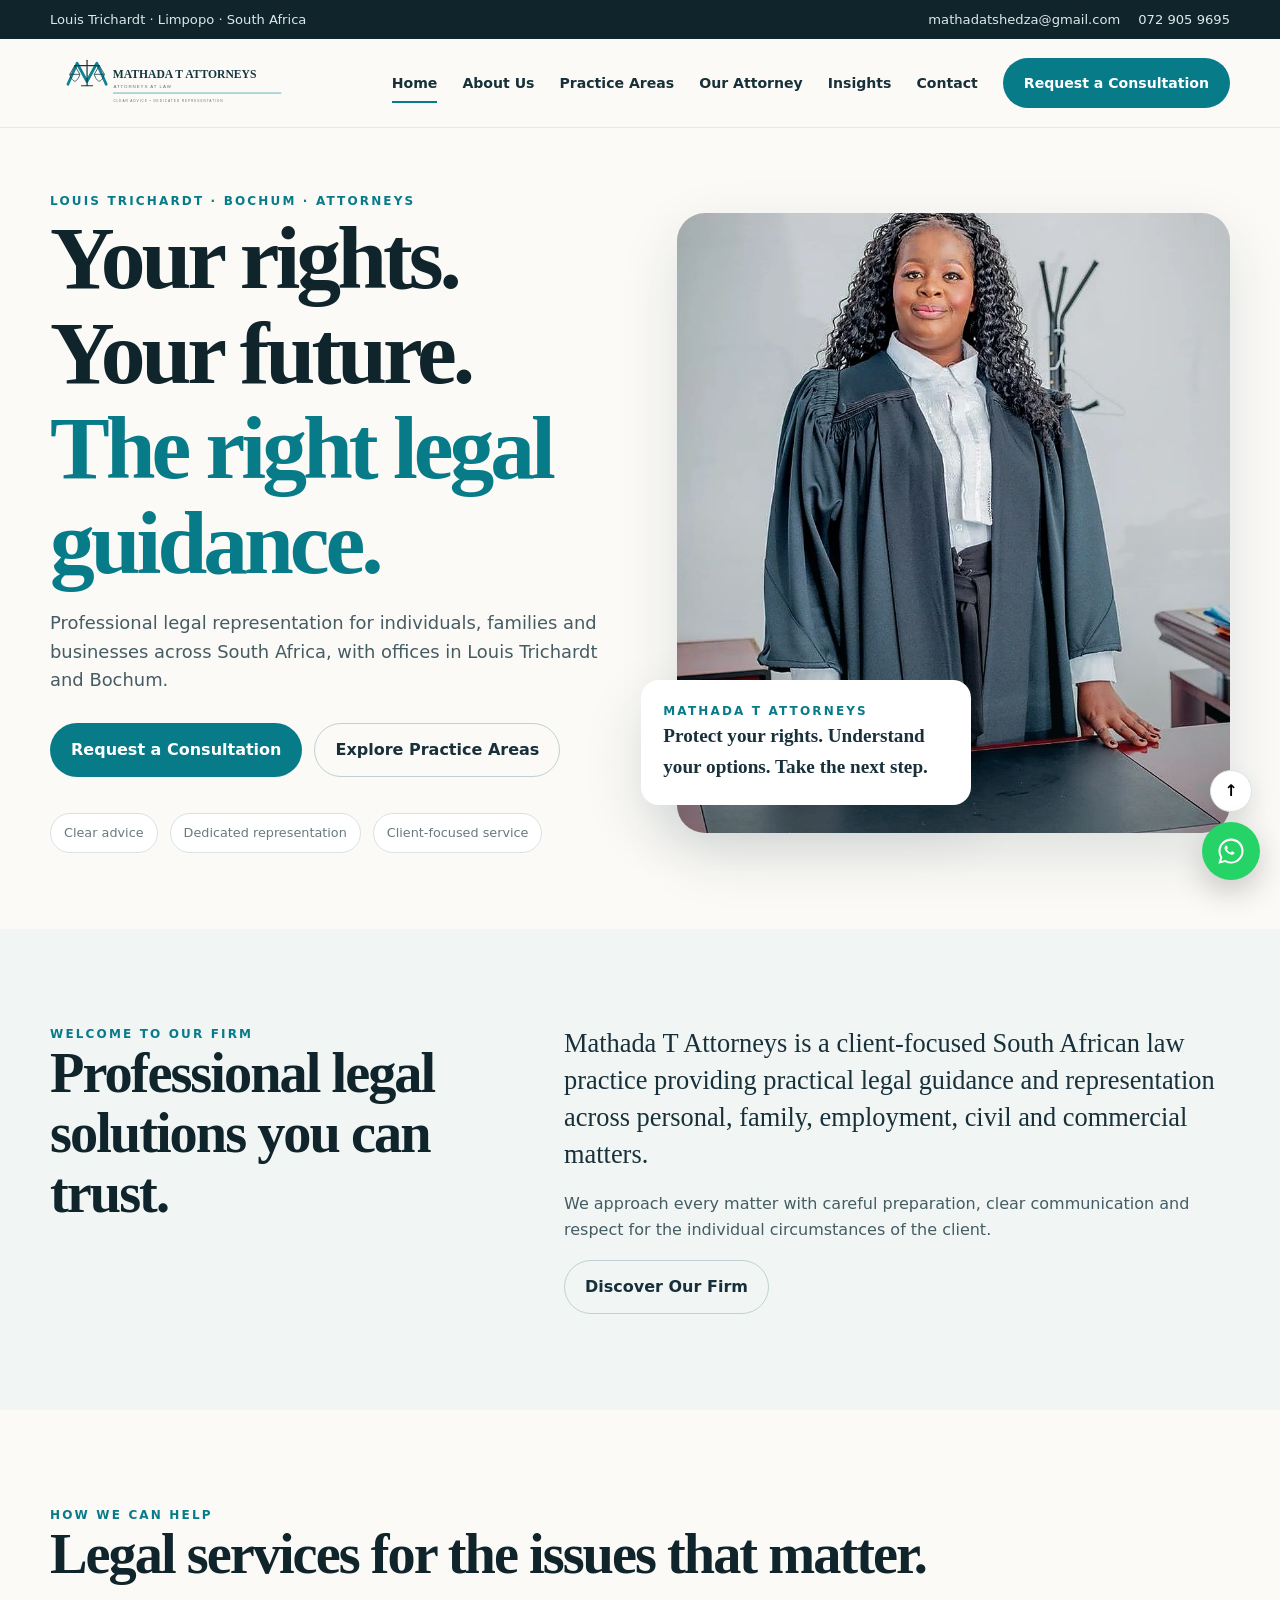
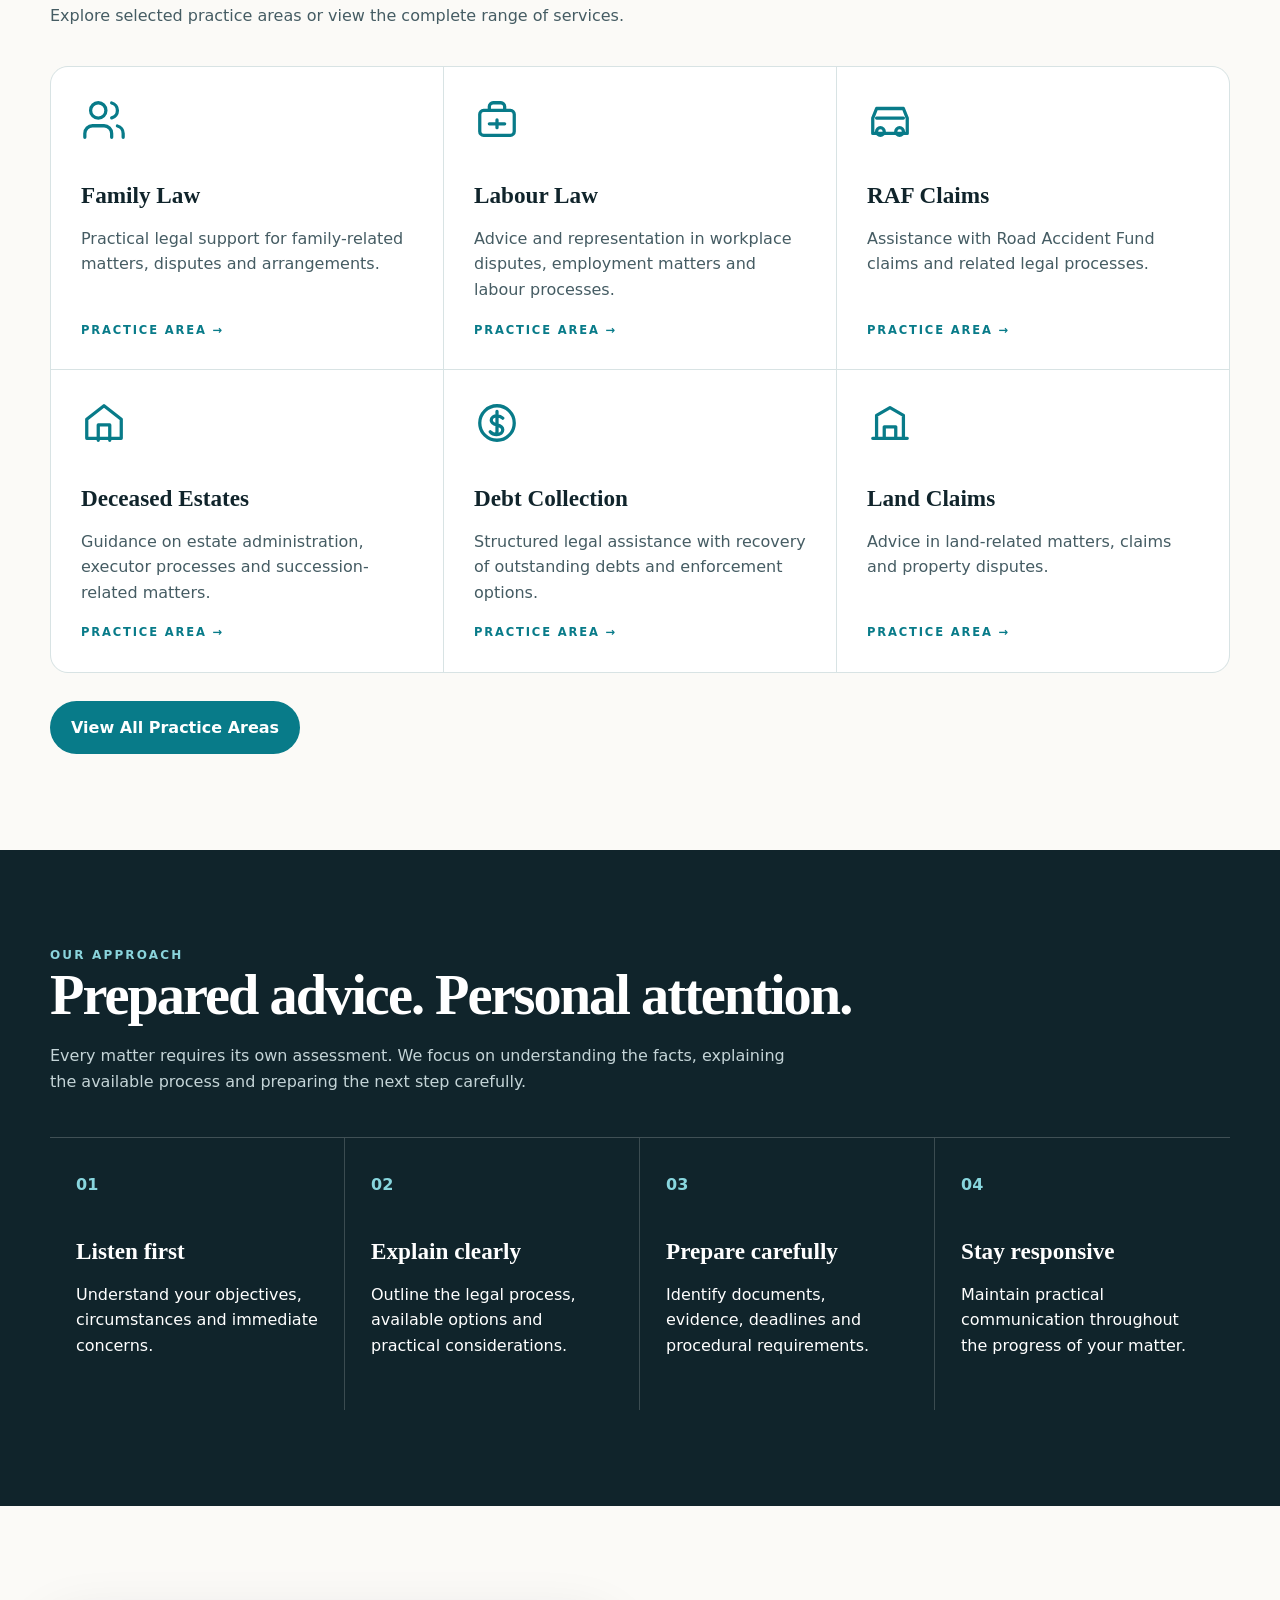
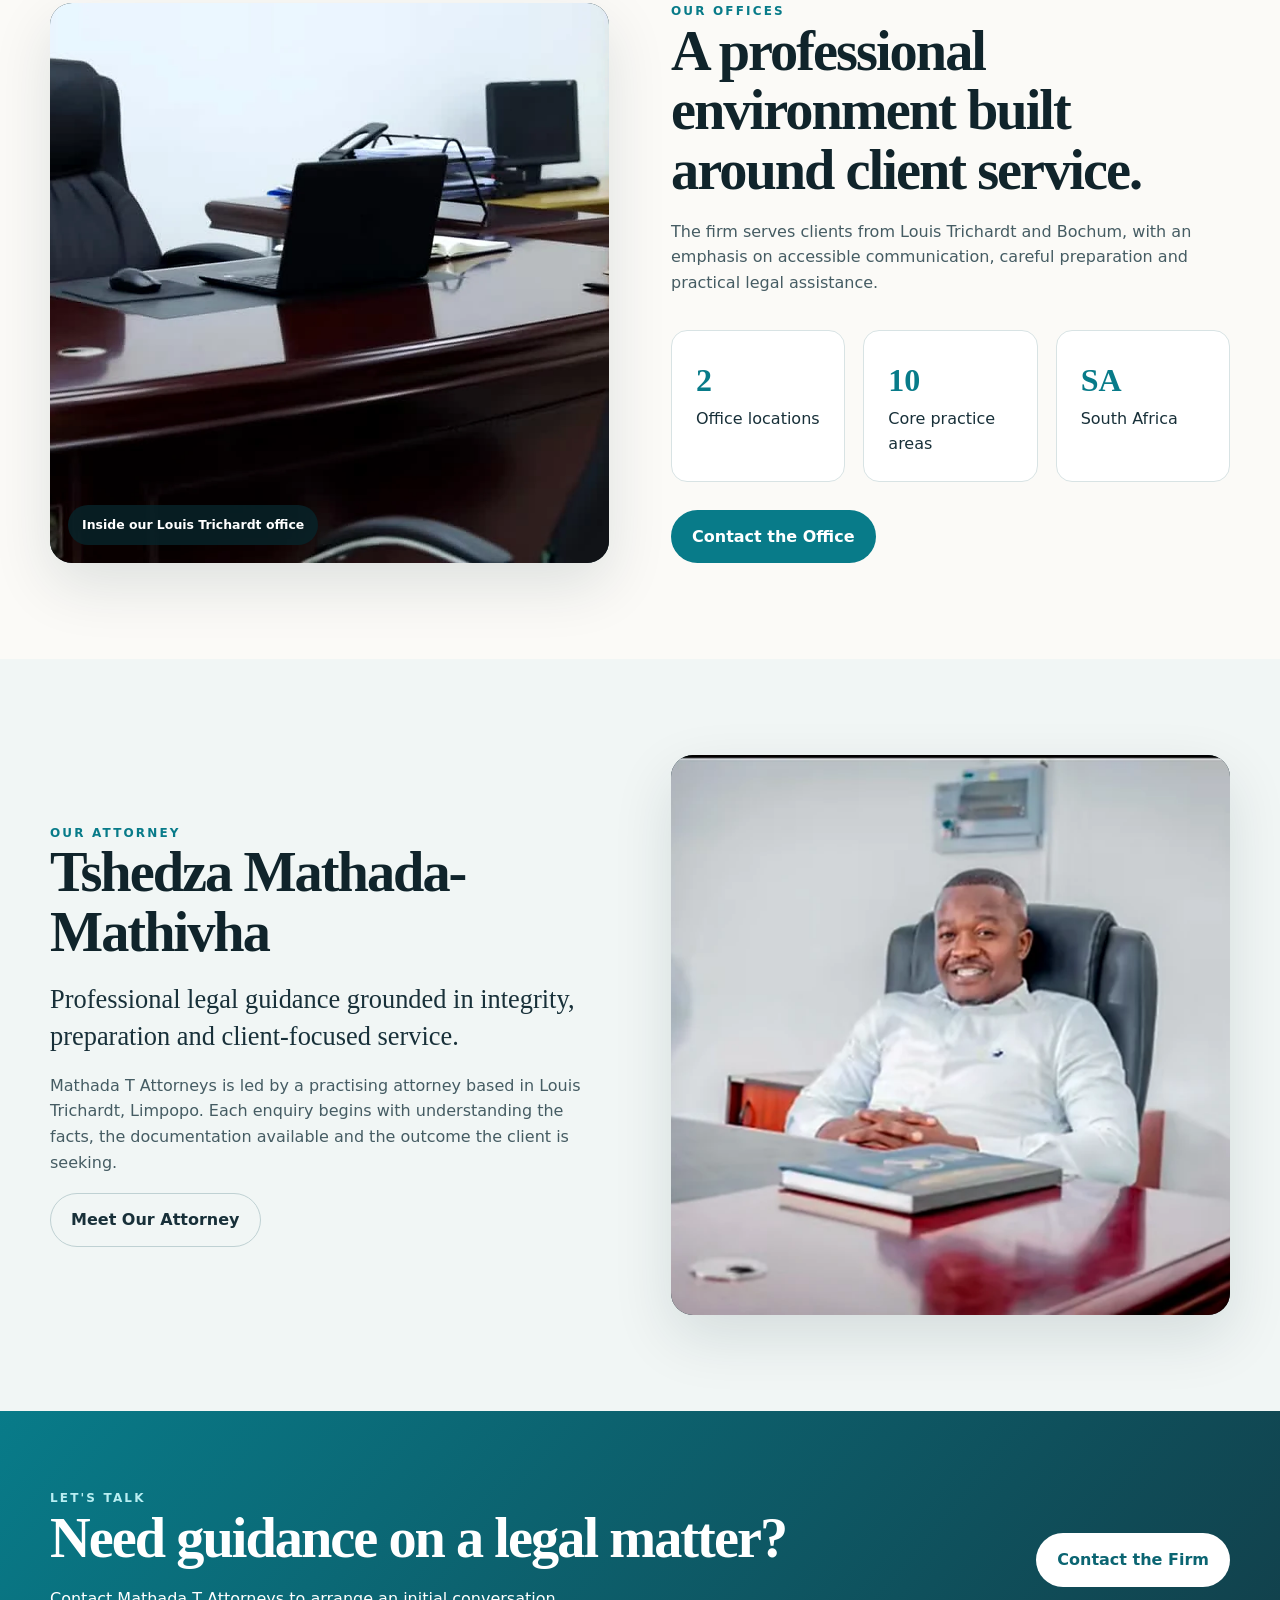
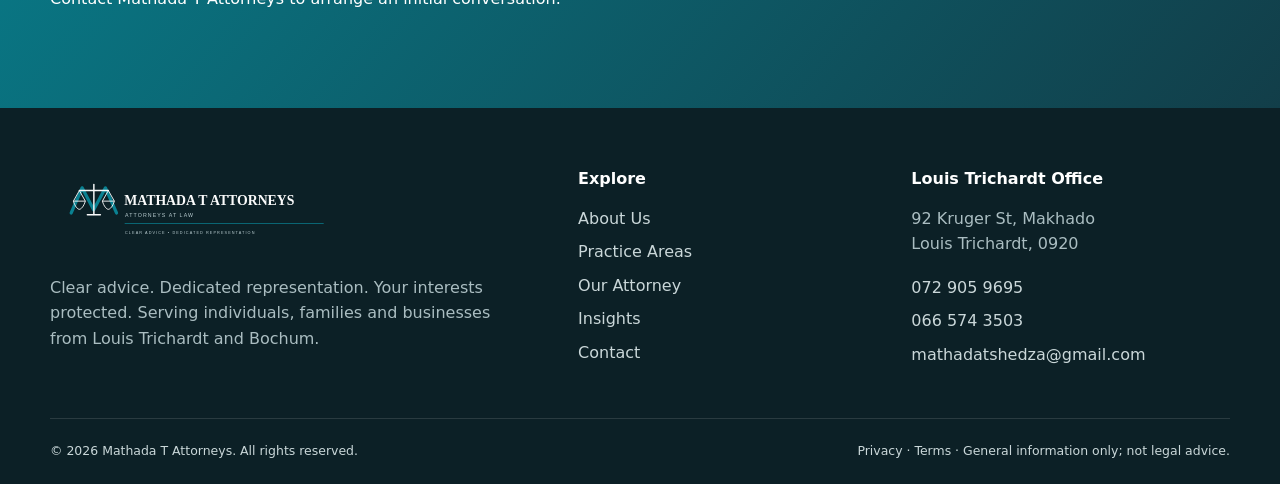
==== index.html @ 74e61a79 "Build Mathada T Attorneys multi-page website" ====
<!doctype html><html lang="en"><head><meta charset="utf-8"><meta name="viewport" content="width=device-width,initial-scale=1"><title>Mathada T Attorneys | Louis Trichardt & Bochum</title><meta name="description" content="Client-focused legal representation and advice for individuals, families and businesses across South Africa."><link rel="canonical" href="https://mathada-t-attorneys-demo.vercel.app/"><link rel="icon" href="/assets/favicon.svg" type="image/svg+xml"><link rel="stylesheet" href="/assets/site.css"><meta property="og:type" content="website"><meta property="og:site_name" content="Mathada T Attorneys"><meta property="og:title" content="Mathada T Attorneys | Louis Trichardt & Bochum"><meta property="og:description" content="Client-focused legal representation and advice for individuals, families and businesses across South Africa."><meta property="og:url" content="https://mathada-t-attorneys-demo.vercel.app/"><meta property="og:image" content="https://mathada-t-attorneys-demo.vercel.app/social-preview.jpg"><meta property="og:image:secure_url" content="https://mathada-t-attorneys-demo.vercel.app/social-preview.jpg"><meta property="og:image:type" content="image/jpeg"><meta property="og:image:width" content="1200"><meta property="og:image:height" content="630"><meta property="og:image:alt" content="Mathada T Attorneys"><meta name="twitter:card" content="summary_large_image"><meta name="twitter:title" content="Mathada T Attorneys | Louis Trichardt & Bochum"><meta name="twitter:description" content="Client-focused legal representation and advice for individuals, families and businesses across South Africa."><meta name="twitter:image" content="https://mathada-t-attorneys-demo.vercel.app/social-preview.jpg"></head><body><div class="topbar"><div class="container"><div>Louis Trichardt · Limpopo · South Africa</div><div class="right"><a href="mailto:mathadatshedza@gmail.com">mathadatshedza@gmail.com</a><a href="tel:+27729059695">072 905 9695</a></div></div></div>
<header class="header"><div class="container"><a class="brand" href="/"><img src="/assets/logo.svg" alt="Mathada T Attorneys logo"></a><nav class="nav"><a class="active" href="/">Home</a><a class="" href="/about/">About Us</a><a class="" href="/practice-areas/">Practice Areas</a><a class="" href="/our-attorney/">Our Attorney</a><a class="" href="/insights/">Insights</a><a class="" href="/contact/">Contact</a><a class="nav-cta" href="/contact/">Request a Consultation</a></nav><button class="menu-btn" aria-label="Open menu" aria-expanded="false"><span></span><span></span><span></span></button></div><div class="mobile-nav"><a href="/">Home</a><a href="/about/">About Us</a><a href="/practice-areas/">Practice Areas</a><a href="/our-attorney/">Our Attorney</a><a href="/insights/">Insights</a><a href="/contact/">Contact</a><a href="/contact/">Request a Consultation</a></div></header>
<main><section class="hero"><div class="container hero-grid"><div class="hero-copy"><div class="eyebrow">LOUIS TRICHARDT · BOCHUM · ATTORNEYS</div><h1>Your rights.<br>Your future.<br><span style="color:var(--teal)">The right legal guidance.</span></h1><p>Professional legal representation for individuals, families and businesses across South Africa, with offices in Louis Trichardt and Bochum.</p><div class="hero-actions"><a class="btn btn-primary" href="/contact/">Request a Consultation</a><a class="btn btn-ghost" href="/practice-areas/">Explore Practice Areas</a></div><div class="hero-meta"><span class="meta-pill">Clear advice</span><span class="meta-pill">Dedicated representation</span><span class="meta-pill">Client-focused service</span></div></div><div class="hero-visual"><div class="hero-photo"><img class="" src="/assets/images/attorney-robes-xl.webp" srcset="/assets/images/attorney-robes-md.webp 960w, /assets/images/attorney-robes-xl.webp 1920w, /assets/images/attorney-robes-4k.webp 3840w" sizes="(max-width:650px) 100vw, 50vw" alt="Attorney at Mathada T Attorneys" style="object-position:center top" loading="lazy"></div><div class="hero-card"><div class="eyebrow">MATHADA T ATTORNEYS</div><strong>Protect your rights. Understand your options. Take the next step.</strong></div></div></div></section>
<section class="section alt"><div class="container intro-grid"><div><div class="eyebrow">WELCOME TO OUR FIRM</div><h2>Professional legal solutions you can trust.</h2></div><div><p class="lead">Mathada T Attorneys is a client-focused South African law practice providing practical legal guidance and representation across personal, family, employment, civil and commercial matters.</p><p>We approach every matter with careful preparation, clear communication and respect for the individual circumstances of the client.</p><a class="btn btn-ghost" href="/about/">Discover Our Firm</a></div></div></section>
<section class="section"><div class="container"><div class="eyebrow">HOW WE CAN HELP</div><h2>Legal services for the issues that matter.</h2><p>Explore selected practice areas or view the complete range of services.</p><div class="practice-grid"><a class="practice-card" href="/practice-areas/#family-law"><div class="icon"><svg viewBox="0 0 24 24"><path d="M16 21v-2a4 4 0 0 0-4-4H6a4 4 0 0 0-4 4v2"/><circle cx="9" cy="7" r="4"/><path d="M22 21v-2a4 4 0 0 0-3-3.87M16 3.13a4 4 0 0 1 0 7.75"/></svg></div><h3>Family Law</h3><p>Practical legal support for family-related matters, disputes and arrangements.</p><span>Practice area →</span></a><a class="practice-card" href="/practice-areas/#labour-law"><div class="icon"><svg viewBox="0 0 24 24"><rect x="3" y="7" width="18" height="13" rx="2"/><path d="M8 7V5a2 2 0 0 1 2-2h4a2 2 0 0 1 2 2v2M12 12v4M8 14h8"/></svg></div><h3>Labour Law</h3><p>Advice and representation in workplace disputes, employment matters and labour processes.</p><span>Practice area →</span></a><a class="practice-card" href="/practice-areas/#raf-claims"><div class="icon"><svg viewBox="0 0 24 24"><path d="M3 11l2-5h14l2 5v8H3z"/><circle cx="7" cy="18" r="2"/><circle cx="17" cy="18" r="2"/><path d="M5 11h14"/></svg></div><h3>RAF Claims</h3><p>Assistance with Road Accident Fund claims and related legal processes.</p><span>Practice area →</span></a><a class="practice-card" href="/practice-areas/#deceased-estates"><div class="icon"><svg viewBox="0 0 24 24"><path d="M3 10l9-7 9 7v10H3z"/><path d="M9 21v-8h6v8"/></svg></div><h3>Deceased Estates</h3><p>Guidance on estate administration, executor processes and succession-related matters.</p><span>Practice area →</span></a><a class="practice-card" href="/practice-areas/#debt-collection"><div class="icon"><svg viewBox="0 0 24 24"><circle cx="12" cy="12" r="9"/><path d="M12 6v12M15 9.5c-.8-.8-1.8-1.2-3-1.2-1.7 0-3 .9-3 2.2 0 3.4 6 1.6 6 5 0 1.4-1.3 2.5-3.2 2.5-1.3 0-2.5-.5-3.3-1.4"/></svg></div><h3>Debt Collection</h3><p>Structured legal assistance with recovery of outstanding debts and enforcement options.</p><span>Practice area →</span></a><a class="practice-card" href="/practice-areas/#land-claims"><div class="icon"><svg viewBox="0 0 24 24"><path d="M3 20h18M5 20V8l7-4 7 4v12M9 20v-6h6v6"/></svg></div><h3>Land Claims</h3><p>Advice in land-related matters, claims and property disputes.</p><span>Practice area →</span></a></div><div style="margin-top:28px"><a class="btn btn-primary" href="/practice-areas/">View All Practice Areas</a></div></div></section>
<section class="section dark"><div class="container"><div class="eyebrow" style="color:#8ad4dc">OUR APPROACH</div><h2>Prepared advice. Personal attention.</h2><p style="max-width:740px;color:#c4d4d7">Every matter requires its own assessment. We focus on understanding the facts, explaining the available process and preparing the next step carefully.</p><div class="approach-grid"><div class="step"><b>01</b><h3>Listen first</h3><p>Understand your objectives, circumstances and immediate concerns.</p></div><div class="step"><b>02</b><h3>Explain clearly</h3><p>Outline the legal process, available options and practical considerations.</p></div><div class="step"><b>03</b><h3>Prepare carefully</h3><p>Identify documents, evidence, deadlines and procedural requirements.</p></div><div class="step"><b>04</b><h3>Stay responsive</h3><p>Maintain practical communication throughout the progress of your matter.</p></div></div></div></section>
<section class="section"><div class="container split"><div class="media-frame video-frame"><video autoplay muted loop playsinline preload="metadata" poster="/assets/images/office-tour-xl.webp"><source src="/assets/video/office-tour.mp4" type="video/mp4"></video><div class="video-caption">Inside our Louis Trichardt office</div></div><div><div class="eyebrow">OUR OFFICES</div><h2>A professional environment built around client service.</h2><p>The firm serves clients from Louis Trichardt and Bochum, with an emphasis on accessible communication, careful preparation and practical legal assistance.</p><div class="stats"><div class="stat"><strong>2</strong><span>Office locations</span></div><div class="stat"><strong>10</strong><span>Core practice areas</span></div><div class="stat"><strong>SA</strong><span>South Africa</span></div></div><div style="margin-top:28px"><a class="btn btn-primary" href="/contact/">Contact the Office</a></div></div></div></section>
<section class="section alt"><div class="container split"><div><div class="eyebrow">OUR ATTORNEY</div><h2>Tshedza Mathada-Mathivha</h2><p class="lead">Professional legal guidance grounded in integrity, preparation and client-focused service.</p><p>Mathada T Attorneys is led by a practising attorney based in Louis Trichardt, Limpopo. Each enquiry begins with understanding the facts, the documentation available and the outcome the client is seeking.</p><a class="btn btn-ghost" href="/our-attorney/">Meet Our Attorney</a></div><div class="media-frame"><img class="" src="/assets/images/director-office-xl.webp" srcset="/assets/images/director-office-md.webp 960w, /assets/images/director-office-xl.webp 1920w, /assets/images/director-office-4k.webp 3840w" sizes="(max-width:650px) 100vw, 50vw" alt="Mathada T Attorneys professional in office" style="object-position:center" loading="lazy"></div></div></section></main><section class="cta"><div class="container"><div><div class="eyebrow" style="color:#b9eef2">LET'S TALK</div><h2>Need guidance on a legal matter?</h2><p>Contact Mathada T Attorneys to arrange an initial conversation.</p></div><a class="btn" style="background:white;color:#0b6572" href="/contact/">Contact the Firm</a></div></section>
<footer class="footer"><div class="container"><div class="footer-grid"><div><img src="/assets/logo-light.svg" alt="Mathada T Attorneys"><p style="max-width:520px;color:#aabdc1;margin-top:18px">Clear advice. Dedicated representation. Your interests protected. Serving individuals, families and businesses from Louis Trichardt and Bochum.</p></div><div><h4>Explore</h4><a href="/about/">About Us</a><a href="/practice-areas/">Practice Areas</a><a href="/our-attorney/">Our Attorney</a><a href="/insights/">Insights</a><a href="/contact/">Contact</a></div><div><h4>Louis Trichardt Office</h4><p style="color:#aabdc1">92 Kruger St, Makhado<br>Louis Trichardt, 0920</p><a href="tel:+27729059695">072 905 9695</a><a href="tel:+27665743503">066 574 3503</a><a href="mailto:mathadatshedza@gmail.com">mathadatshedza@gmail.com</a></div></div><div class="footer-bottom"><span>© 2026 Mathada T Attorneys. All rights reserved.</span><span><a style="display:inline" href="/privacy/">Privacy</a> · <a style="display:inline" href="/terms/">Terms</a> · General information only; not legal advice.</span></div></div></footer>
<a class="whatsapp" href="https://wa.me/27729059695" target="_blank" rel="noopener" aria-label="WhatsApp Mathada T Attorneys"><svg viewBox="0 0 32 32" aria-hidden="true"><path d="M19.11 17.21c-.26-.13-1.54-.76-1.78-.85-.24-.09-.41-.13-.59.13-.17.26-.67.85-.82 1.02-.15.17-.3.2-.56.07-.26-.13-1.09-.4-2.08-1.28-.77-.69-1.29-1.54-1.44-1.8-.15-.26-.02-.4.11-.53.12-.12.26-.3.39-.46.13-.15.17-.26.26-.43.09-.17.04-.33-.02-.46-.07-.13-.59-1.41-.8-1.94-.21-.51-.43-.44-.59-.45h-.5c-.17 0-.46.07-.7.33-.24.26-.91.89-.91 2.17 0 1.28.93 2.52 1.06 2.69.13.17 1.83 2.79 4.43 3.91.62.27 1.1.43 1.48.55.62.2 1.19.17 1.64.1.5-.07 1.54-.63 1.76-1.24.22-.61.22-1.13.15-1.24-.06-.11-.24-.17-.5-.3M16.03 27.36h-.01a11.16 11.16 0 0 1-5.69-1.56l-.41-.24-4.23 1.11 1.13-4.12-.27-.42a11.14 11.14 0 1 1 9.48 5.23M25.52 6.48A13.35 13.35 0 0 0 16.04 2.55C8.66 2.55 2.66 8.55 2.66 15.93c0 2.36.62 4.66 1.79 6.68L2.55 29.6l7.15-1.88a13.34 13.34 0 0 0 6.34 1.62h.01c7.37 0 13.37-6 13.38-13.38 0-3.57-1.39-6.94-3.91-9.48"/></svg></a><button class="backtop" aria-label="Back to top">↑</button><script src="/assets/site.js"></script></body></html>
---- assets/site.css ----
:root{--ink:#183039;--ink2:#10242b;--teal:#087b89;--teal2:#0c98a5;--pale:#eef7f7;--cream:#fbfaf7;--line:#d8e3e4;--muted:#687a7f;--gold:#b69559;--white:#fff;--shadow:0 22px 60px rgba(10,42,48,.12);--radius:18px}
*{box-sizing:border-box}html{scroll-behavior:smooth}body{margin:0;color:var(--ink);font-family:Inter,system-ui,-apple-system,BlinkMacSystemFont,"Segoe UI",sans-serif;background:var(--cream);line-height:1.6}img,video{display:block;max-width:100%}a{color:inherit;text-decoration:none}button{font:inherit}.container{width:min(1180px,calc(100% - 40px));margin:auto}.eyebrow{font-size:.75rem;letter-spacing:.18em;text-transform:uppercase;font-weight:800;color:var(--teal)}h1,h2,h3{font-family:Georgia,"Times New Roman",serif;line-height:1.06;margin:0 0 18px;color:var(--ink2)}h1{font-size:clamp(3.2rem,7vw,6.6rem);letter-spacing:-.045em}h2{font-size:clamp(2.25rem,4.4vw,4.2rem);letter-spacing:-.035em}h3{font-size:1.45rem}p{margin:0 0 18px;color:#455c63}.topbar{background:var(--ink2);color:#dce9eb;font-size:.82rem}.topbar .container{display:flex;justify-content:space-between;align-items:center;padding:9px 0;gap:20px}.topbar .right{display:flex;gap:18px;align-items:center}.topbar a:hover{color:#fff}.header{position:sticky;top:0;z-index:50;background:rgba(251,250,247,.96);backdrop-filter:blur(14px);border-bottom:1px solid rgba(24,48,57,.08)}.header .container{height:88px;display:flex;align-items:center;justify-content:space-between;gap:24px}.brand img{width:245px;height:auto}.nav{display:flex;align-items:center;gap:25px;font-size:.88rem;font-weight:700}.nav a{position:relative}.nav a:not(.nav-cta):after{content:"";position:absolute;left:0;bottom:-9px;width:0;height:2px;background:var(--teal);transition:.2s}.nav a:hover:after,.nav a.active:after{width:100%}.nav-cta,.btn{display:inline-flex;align-items:center;justify-content:center;gap:9px;border-radius:999px;padding:13px 20px;font-weight:800;transition:.2s;border:1px solid transparent}.nav-cta,.btn-primary{background:var(--teal);color:white}.nav-cta:hover,.btn-primary:hover{background:#066875;transform:translateY(-1px)}.btn-ghost{border-color:#bfd1d3;background:transparent;color:var(--ink)}.btn-ghost:hover{border-color:var(--teal);color:var(--teal)}.menu-btn{display:none;border:0;background:none;padding:8px}.menu-btn span{display:block;width:26px;height:2px;background:var(--ink);margin:5px}.mobile-nav{display:none}.hero{padding:64px 0 76px;overflow:hidden}.hero-grid{display:grid;grid-template-columns:1.02fr .98fr;align-items:center;gap:52px}.hero-copy p{font-size:1.12rem;max-width:650px}.hero-actions{display:flex;gap:12px;flex-wrap:wrap;margin-top:28px}.hero-meta{display:flex;gap:12px;flex-wrap:wrap;margin-top:36px}.meta-pill{padding:9px 13px;border:1px solid var(--line);border-radius:999px;font-size:.8rem;color:var(--muted);background:#fff}.hero-visual{position:relative;min-height:620px}.hero-photo{height:620px;border-radius:28px;overflow:hidden;box-shadow:var(--shadow);position:relative}.hero-photo img{width:100%;height:100%;object-fit:cover;object-position:center top}.hero-photo:after{content:"";position:absolute;inset:0;background:linear-gradient(to top,rgba(10,40,46,.26),transparent 52%)}.hero-card{position:absolute;left:-36px;bottom:28px;max-width:330px;background:#fff;padding:22px;border-radius:18px;box-shadow:var(--shadow)}.hero-card strong{font-family:Georgia,serif;font-size:1.2rem}.section{padding:96px 0}.section.alt{background:#f1f6f5}.section.dark{background:var(--ink2);color:#fff}.section.dark h2,.section.dark h3,.section.dark p{color:#fff}.intro-grid{display:grid;grid-template-columns:.8fr 1.2fr;gap:70px;align-items:start}.lead{font-family:Georgia,serif;font-size:1.65rem;line-height:1.4;color:var(--ink)}.practice-grid{display:grid;grid-template-columns:repeat(3,1fr);gap:1px;background:var(--line);border:1px solid var(--line);border-radius:18px;overflow:hidden;margin-top:38px}.practice-card{background:#fff;padding:30px;min-height:250px;display:flex;flex-direction:column}.practice-card .icon{width:46px;height:46px;margin-bottom:40px;color:var(--teal)}.icon svg{width:100%;height:100%;fill:none;stroke:currentColor;stroke-width:1.7;stroke-linecap:round;stroke-linejoin:round}.practice-card span{margin-top:auto;font-size:.72rem;letter-spacing:.16em;text-transform:uppercase;color:var(--teal);font-weight:800}.practice-card:hover{background:var(--pale)}.approach-grid{display:grid;grid-template-columns:repeat(4,1fr);margin-top:42px;border-top:1px solid rgba(255,255,255,.2)}.step{padding:34px 26px;border-right:1px solid rgba(255,255,255,.18)}.step:last-child{border-right:0}.step b{display:block;color:#88d6de;margin-bottom:42px}.split{display:grid;grid-template-columns:1fr 1fr;gap:62px;align-items:center}.media-frame{border-radius:22px;overflow:hidden;box-shadow:var(--shadow);background:#0a252c}.media-frame img,.media-frame video{width:100%;height:560px;object-fit:cover}.video-frame{position:relative}.video-caption{position:absolute;left:18px;bottom:18px;background:rgba(7,34,40,.86);color:#fff;padding:10px 14px;border-radius:999px;font-size:.78rem;font-weight:800}.stats{display:grid;grid-template-columns:repeat(3,1fr);gap:18px;margin-top:34px}.stat{background:#fff;border:1px solid var(--line);padding:24px;border-radius:16px}.stat strong{font-family:Georgia,serif;font-size:2rem;color:var(--teal);display:block}.page-hero{padding:76px 0 58px;background:linear-gradient(135deg,#eaf5f4,#fbfaf7)}.page-hero .container{display:grid;grid-template-columns:1.05fr .95fr;gap:60px;align-items:center}.page-hero h1{font-size:clamp(3rem,6vw,5.5rem)}.page-hero img{height:450px;width:100%;object-fit:cover;border-radius:24px;box-shadow:var(--shadow)}.values{display:grid;grid-template-columns:repeat(3,1fr);gap:18px;margin-top:38px}.value{background:#fff;border:1px solid var(--line);padding:28px;border-radius:16px}.detail-list{display:grid;grid-template-columns:1fr 1fr;gap:18px;margin-top:38px}.detail-item{background:white;border:1px solid var(--line);padding:28px;border-radius:16px}.detail-item .icon{width:38px;height:38px;color:var(--teal);margin-bottom:25px}.attorney-layout{display:grid;grid-template-columns:.82fr 1.18fr;gap:70px;align-items:start}.attorney-portrait{position:sticky;top:125px}.attorney-portrait img{width:100%;border-radius:24px;box-shadow:var(--shadow)}.quote{border-left:4px solid var(--teal);padding-left:24px;font-family:Georgia,serif;font-size:1.45rem;color:var(--ink)}.team-strip{display:grid;grid-template-columns:1.1fr .9fr;gap:18px}.team-strip img{width:100%;height:360px;object-fit:cover;border-radius:18px}.insight-grid{display:grid;grid-template-columns:repeat(3,1fr);gap:20px;margin-top:40px}.insight{background:#fff;border:1px solid var(--line);padding:28px;border-radius:16px;min-height:280px;display:flex;flex-direction:column}.insight small{color:var(--teal);font-weight:800;letter-spacing:.12em}.insight a{margin-top:auto;font-weight:800;color:var(--teal)}.contact-grid{display:grid;grid-template-columns:.9fr 1.1fr;gap:60px}.contact-card{background:#fff;border:1px solid var(--line);padding:25px;border-radius:16px;display:flex;gap:18px;margin-bottom:14px}.contact-card .icon{width:34px;height:34px;color:var(--teal);flex:0 0 auto}.map{overflow:hidden;border-radius:22px;min-height:560px;box-shadow:var(--shadow)}.map iframe{width:100%;height:100%;min-height:560px;border:0}.branches{display:grid;grid-template-columns:1fr 1fr;gap:18px;margin-top:26px}.branch{background:#f1f6f5;padding:22px;border-radius:16px}.cta{padding:78px 0;background:linear-gradient(130deg,#087b89,#123e49);color:#fff}.cta h2,.cta p{color:#fff}.cta .container{display:flex;justify-content:space-between;align-items:center;gap:36px}.footer{background:#0c2026;color:#cad7d9;padding:58px 0 24px}.footer-grid{display:grid;grid-template-columns:1.35fr .8fr .9fr;gap:50px}.footer img{width:290px;opacity:.98}.footer h4{color:white;margin:0 0 14px}.footer a{display:block;margin:8px 0;color:#cad7d9}.footer a:hover{color:white}.footer-bottom{border-top:1px solid rgba(255,255,255,.12);margin-top:42px;padding-top:22px;display:flex;justify-content:space-between;gap:20px;font-size:.78rem}.whatsapp{position:fixed;right:20px;bottom:20px;width:58px;height:58px;border-radius:50%;background:#25D366;display:grid;place-items:center;box-shadow:0 12px 32px rgba(0,0,0,.2);z-index:60}.whatsapp svg{width:30px;height:30px;fill:#fff}.backtop{position:fixed;right:28px;bottom:88px;width:42px;height:42px;border-radius:50%;border:1px solid var(--line);background:#fff;display:grid;place-items:center;box-shadow:0 8px 22px rgba(0,0,0,.09);z-index:59;font-weight:900}.notice{font-size:.78rem;color:var(--muted)}
@media(max-width:1000px){.nav{display:none}.menu-btn{display:block}.header .container{height:76px}.brand img{width:210px}.hero-grid,.page-hero .container,.split,.attorney-layout,.contact-grid,.intro-grid{grid-template-columns:1fr}.hero{padding-top:42px}.hero-visual{min-height:auto}.hero-photo{height:620px}.hero-card{left:18px}.practice-grid{grid-template-columns:repeat(2,1fr)}.approach-grid{grid-template-columns:1fr 1fr}.step:nth-child(2){border-right:0}.stats,.values,.insight-grid{grid-template-columns:1fr 1fr}.attorney-portrait{position:relative;top:auto}.footer-grid{grid-template-columns:1fr 1fr}.footer-grid>div:first-child{grid-column:1/-1}.cta .container{align-items:flex-start;flex-direction:column}.page-hero img{height:520px}}
@media(max-width:650px){.container{width:min(100% - 28px,1180px)}.topbar .container{justify-content:center;text-align:center}.topbar .right{display:none}.header .container{height:70px}.brand img{width:184px}.mobile-nav.open{display:block;position:fixed;top:70px;left:0;right:0;background:#fff;padding:16px 20px 28px;box-shadow:0 18px 30px rgba(0,0,0,.12);z-index:49}.mobile-nav a{display:block;padding:13px 0;border-bottom:1px solid var(--line);font-weight:800}.hero{padding:34px 0 54px}.hero-grid{gap:32px}.hero-photo{height:490px;border-radius:20px}.hero-card{position:relative;left:auto;bottom:auto;margin:-50px 14px 0;z-index:2}.section{padding:70px 0}.practice-grid,.values,.detail-list,.stats,.insight-grid,.branches,.team-strip{grid-template-columns:1fr}.practice-card{min-height:220px}.practice-card .icon{margin-bottom:28px}.approach-grid{grid-template-columns:1fr}.step{border-right:0;border-bottom:1px solid rgba(255,255,255,.18)}.media-frame img,.media-frame video{height:430px}.page-hero{padding:54px 0 42px}.page-hero .container{gap:34px}.page-hero img{height:390px;border-radius:18px}.attorney-layout{gap:38px}.team-strip img{height:330px}.footer-grid{grid-template-columns:1fr}.footer-grid>div:first-child{grid-column:auto}.footer-bottom{flex-direction:column}.whatsapp{right:14px;bottom:14px;width:54px;height:54px}.backtop{right:20px;bottom:80px}.cta{padding:60px 0}}
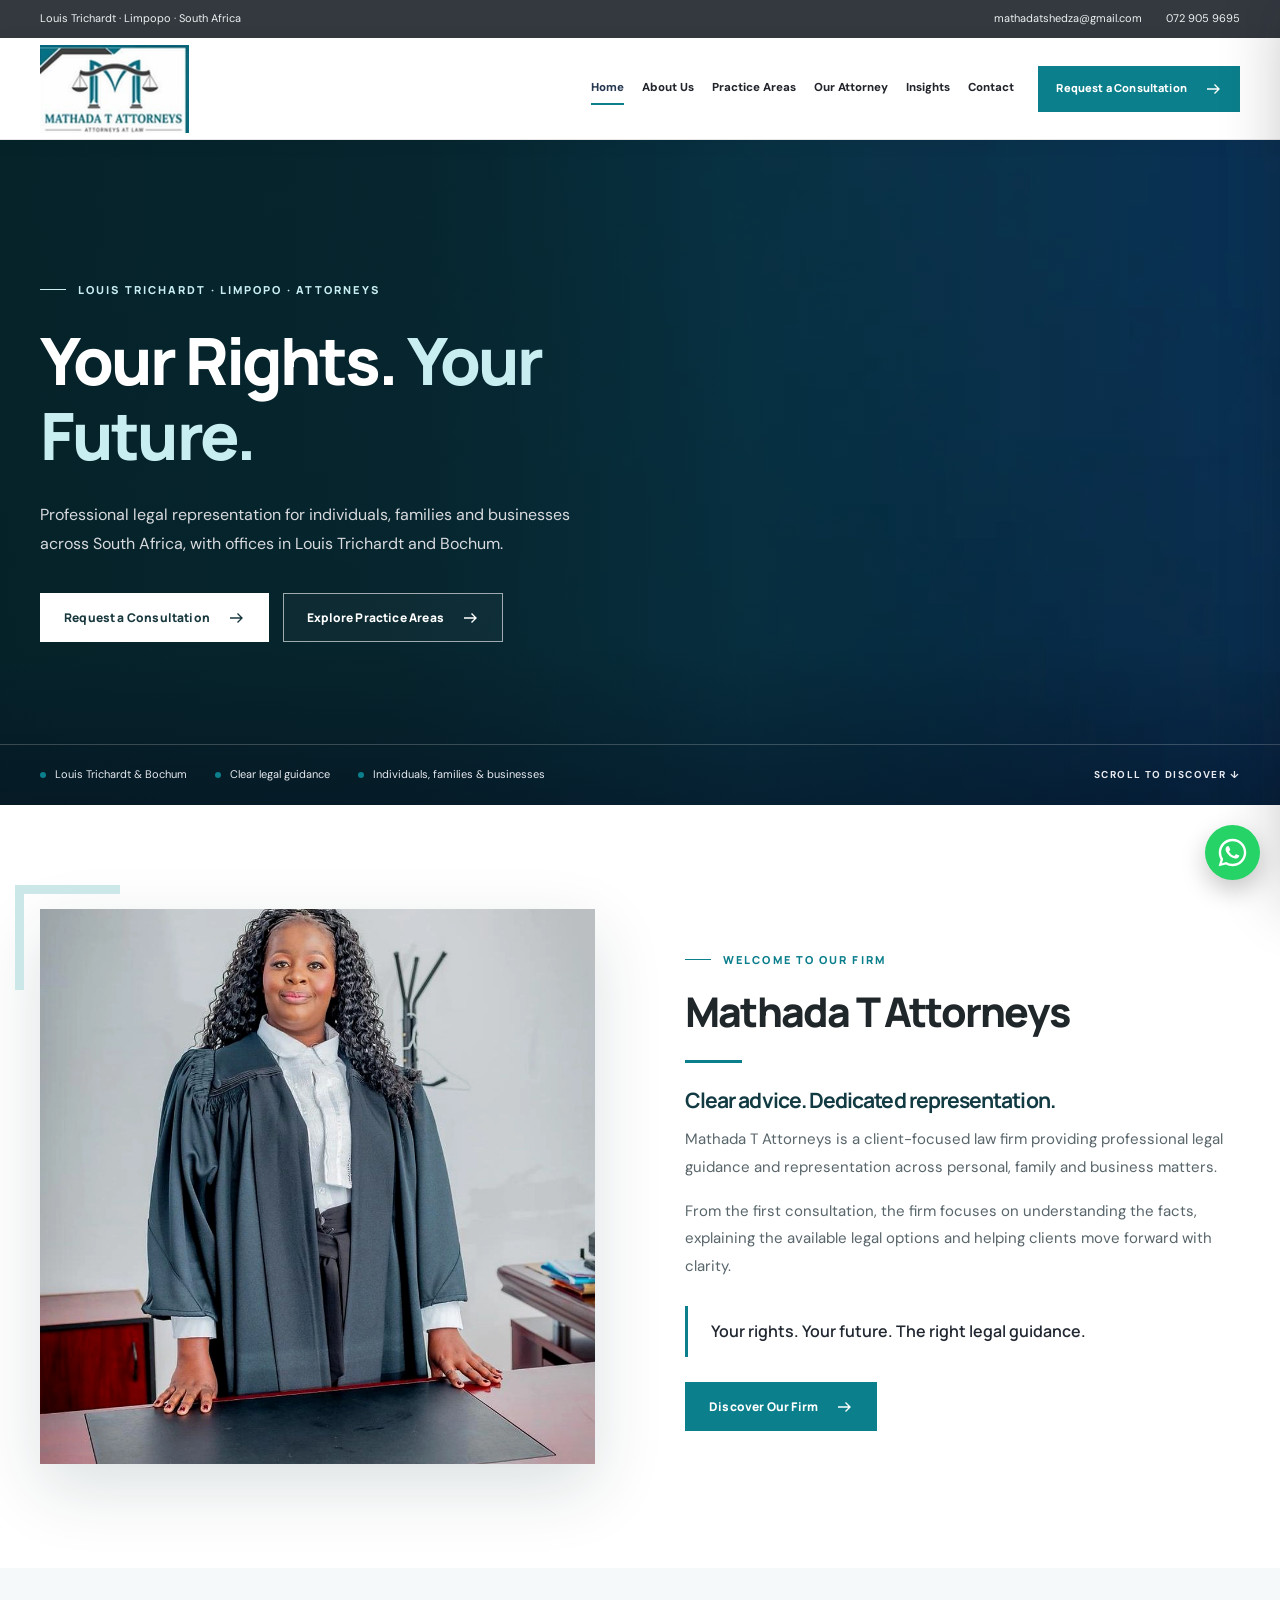
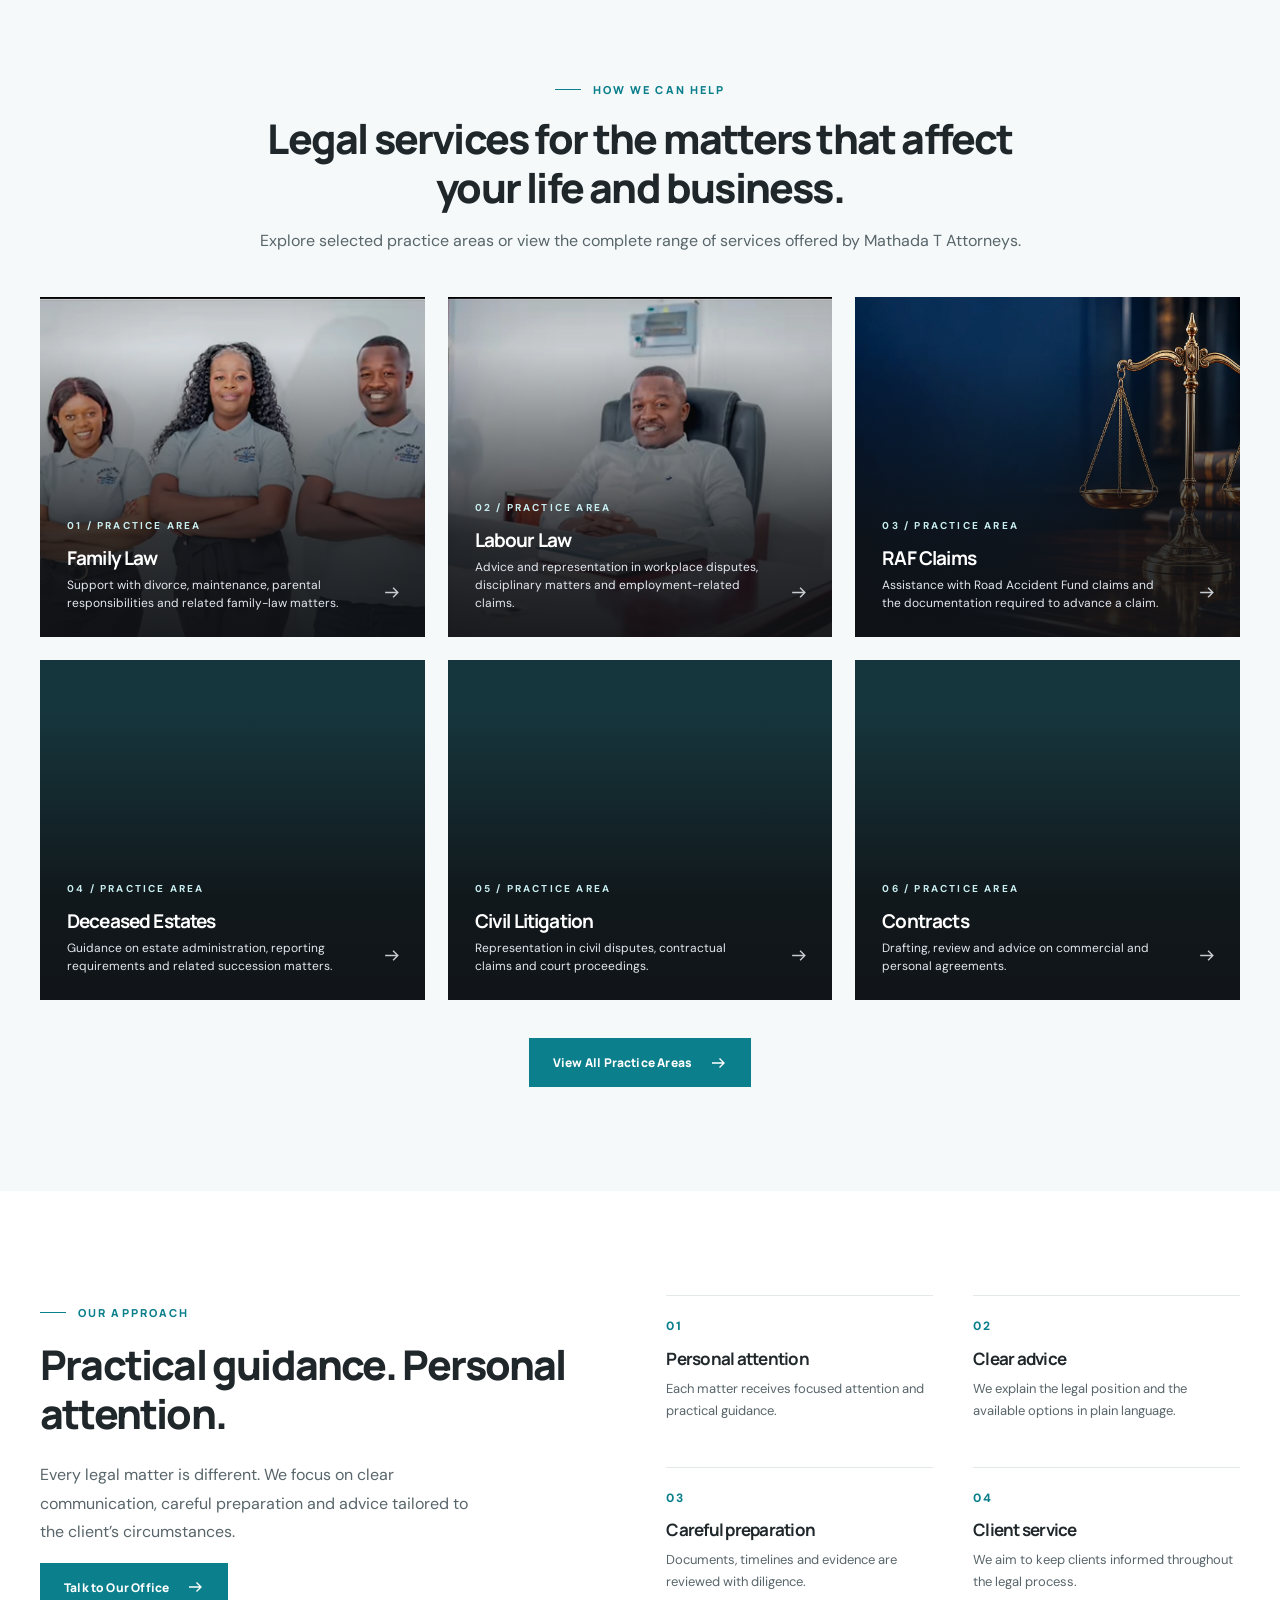
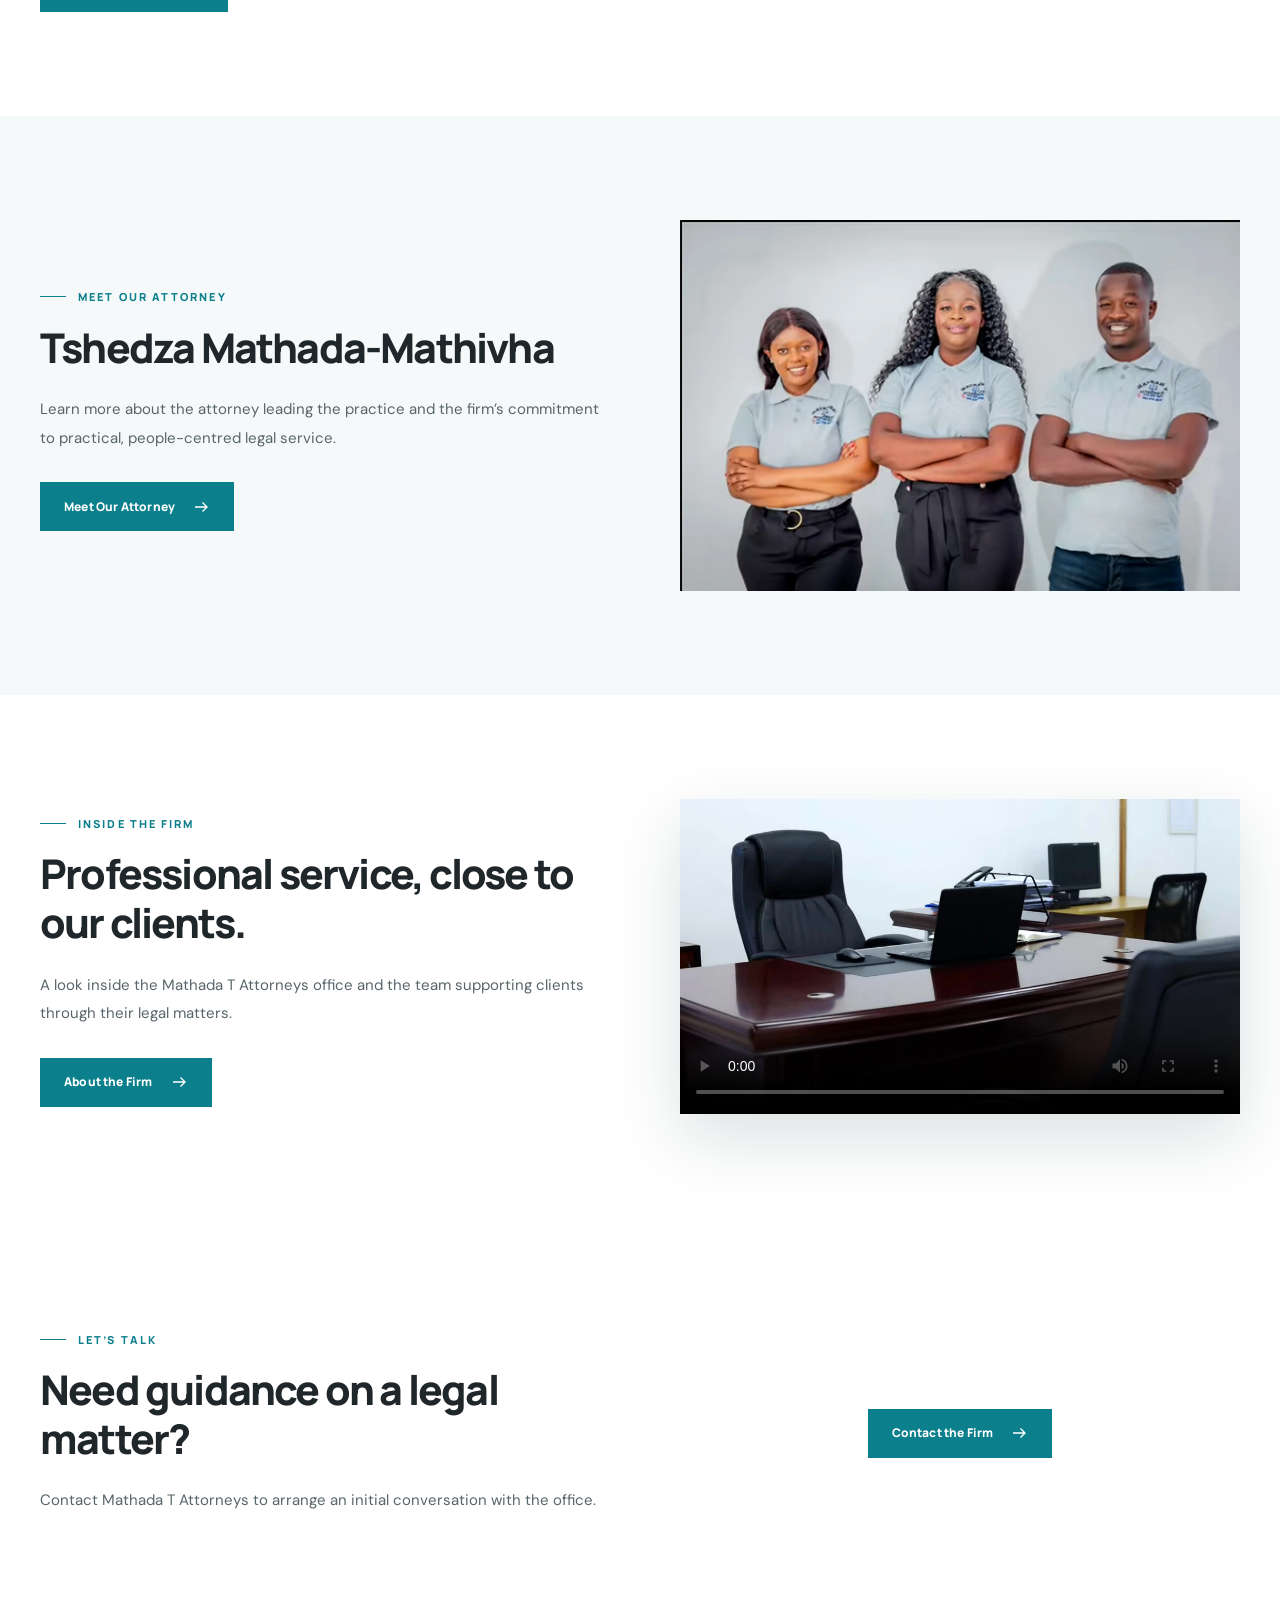
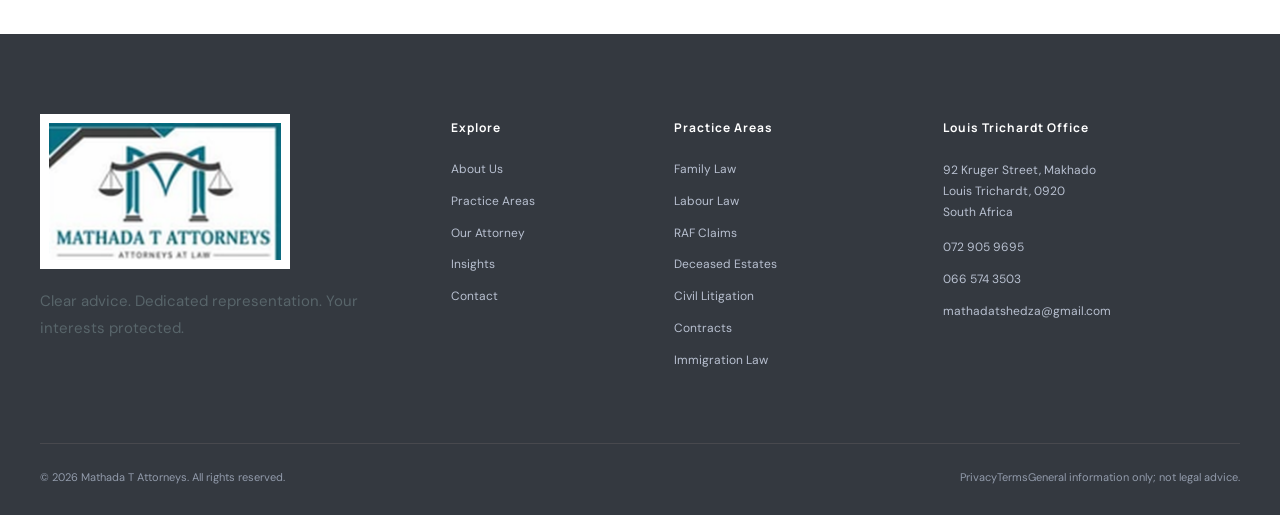
==== commit bfdf12f8: "Rebuild Mathada T Attorneys using Nabwire UI" ====
--- a/index.html
+++ b/index.html
@@ -1,10 +1,7 @@
-<!doctype html><html lang="en"><head><meta charset="utf-8"><meta name="viewport" content="width=device-width,initial-scale=1"><title>Mathada T Attorneys | Louis Trichardt & Bochum</title><meta name="description" content="Client-focused legal representation and advice for individuals, families and businesses across South Africa."><link rel="canonical" href="https://mathada-t-attorneys-demo.vercel.app/"><link rel="icon" href="/assets/favicon.svg" type="image/svg+xml"><link rel="stylesheet" href="/assets/site.css"><meta property="og:type" content="website"><meta property="og:site_name" content="Mathada T Attorneys"><meta property="og:title" content="Mathada T Attorneys | Louis Trichardt & Bochum"><meta property="og:description" content="Client-focused legal representation and advice for individuals, families and businesses across South Africa."><meta property="og:url" content="https://mathada-t-attorneys-demo.vercel.app/"><meta property="og:image" content="https://mathada-t-attorneys-demo.vercel.app/social-preview.jpg"><meta property="og:image:secure_url" content="https://mathada-t-attorneys-demo.vercel.app/social-preview.jpg"><meta property="og:image:type" content="image/jpeg"><meta property="og:image:width" content="1200"><meta property="og:image:height" content="630"><meta property="og:image:alt" content="Mathada T Attorneys"><meta name="twitter:card" content="summary_large_image"><meta name="twitter:title" content="Mathada T Attorneys | Louis Trichardt & Bochum"><meta name="twitter:description" content="Client-focused legal representation and advice for individuals, families and businesses across South Africa."><meta name="twitter:image" content="https://mathada-t-attorneys-demo.vercel.app/social-preview.jpg"></head><body><div class="topbar"><div class="container"><div>Louis Trichardt · Limpopo · South Africa</div><div class="right"><a href="mailto:mathadatshedza@gmail.com">mathadatshedza@gmail.com</a><a href="tel:+27729059695">072 905 9695</a></div></div></div>
-<header class="header"><div class="container"><a class="brand" href="/"><img src="/assets/logo.svg" alt="Mathada T Attorneys logo"></a><nav class="nav"><a class="active" href="/">Home</a><a class="" href="/about/">About Us</a><a class="" href="/practice-areas/">Practice Areas</a><a class="" href="/our-attorney/">Our Attorney</a><a class="" href="/insights/">Insights</a><a class="" href="/contact/">Contact</a><a class="nav-cta" href="/contact/">Request a Consultation</a></nav><button class="menu-btn" aria-label="Open menu" aria-expanded="false"><span></span><span></span><span></span></button></div><div class="mobile-nav"><a href="/">Home</a><a href="/about/">About Us</a><a href="/practice-areas/">Practice Areas</a><a href="/our-attorney/">Our Attorney</a><a href="/insights/">Insights</a><a href="/contact/">Contact</a><a href="/contact/">Request a Consultation</a></div></header>
-<main><section class="hero"><div class="container hero-grid"><div class="hero-copy"><div class="eyebrow">LOUIS TRICHARDT · BOCHUM · ATTORNEYS</div><h1>Your rights.<br>Your future.<br><span style="color:var(--teal)">The right legal guidance.</span></h1><p>Professional legal representation for individuals, families and businesses across South Africa, with offices in Louis Trichardt and Bochum.</p><div class="hero-actions"><a class="btn btn-primary" href="/contact/">Request a Consultation</a><a class="btn btn-ghost" href="/practice-areas/">Explore Practice Areas</a></div><div class="hero-meta"><span class="meta-pill">Clear advice</span><span class="meta-pill">Dedicated representation</span><span class="meta-pill">Client-focused service</span></div></div><div class="hero-visual"><div class="hero-photo"><img class="" src="/assets/images/attorney-robes-xl.webp" srcset="/assets/images/attorney-robes-md.webp 960w, /assets/images/attorney-robes-xl.webp 1920w, /assets/images/attorney-robes-4k.webp 3840w" sizes="(max-width:650px) 100vw, 50vw" alt="Attorney at Mathada T Attorneys" style="object-position:center top" loading="lazy"></div><div class="hero-card"><div class="eyebrow">MATHADA T ATTORNEYS</div><strong>Protect your rights. Understand your options. Take the next step.</strong></div></div></div></section>
-<section class="section alt"><div class="container intro-grid"><div><div class="eyebrow">WELCOME TO OUR FIRM</div><h2>Professional legal solutions you can trust.</h2></div><div><p class="lead">Mathada T Attorneys is a client-focused South African law practice providing practical legal guidance and representation across personal, family, employment, civil and commercial matters.</p><p>We approach every matter with careful preparation, clear communication and respect for the individual circumstances of the client.</p><a class="btn btn-ghost" href="/about/">Discover Our Firm</a></div></div></section>
-<section class="section"><div class="container"><div class="eyebrow">HOW WE CAN HELP</div><h2>Legal services for the issues that matter.</h2><p>Explore selected practice areas or view the complete range of services.</p><div class="practice-grid"><a class="practice-card" href="/practice-areas/#family-law"><div class="icon"><svg viewBox="0 0 24 24"><path d="M16 21v-2a4 4 0 0 0-4-4H6a4 4 0 0 0-4 4v2"/><circle cx="9" cy="7" r="4"/><path d="M22 21v-2a4 4 0 0 0-3-3.87M16 3.13a4 4 0 0 1 0 7.75"/></svg></div><h3>Family Law</h3><p>Practical legal support for family-related matters, disputes and arrangements.</p><span>Practice area →</span></a><a class="practice-card" href="/practice-areas/#labour-law"><div class="icon"><svg viewBox="0 0 24 24"><rect x="3" y="7" width="18" height="13" rx="2"/><path d="M8 7V5a2 2 0 0 1 2-2h4a2 2 0 0 1 2 2v2M12 12v4M8 14h8"/></svg></div><h3>Labour Law</h3><p>Advice and representation in workplace disputes, employment matters and labour processes.</p><span>Practice area →</span></a><a class="practice-card" href="/practice-areas/#raf-claims"><div class="icon"><svg viewBox="0 0 24 24"><path d="M3 11l2-5h14l2 5v8H3z"/><circle cx="7" cy="18" r="2"/><circle cx="17" cy="18" r="2"/><path d="M5 11h14"/></svg></div><h3>RAF Claims</h3><p>Assistance with Road Accident Fund claims and related legal processes.</p><span>Practice area →</span></a><a class="practice-card" href="/practice-areas/#deceased-estates"><div class="icon"><svg viewBox="0 0 24 24"><path d="M3 10l9-7 9 7v10H3z"/><path d="M9 21v-8h6v8"/></svg></div><h3>Deceased Estates</h3><p>Guidance on estate administration, executor processes and succession-related matters.</p><span>Practice area →</span></a><a class="practice-card" href="/practice-areas/#debt-collection"><div class="icon"><svg viewBox="0 0 24 24"><circle cx="12" cy="12" r="9"/><path d="M12 6v12M15 9.5c-.8-.8-1.8-1.2-3-1.2-1.7 0-3 .9-3 2.2 0 3.4 6 1.6 6 5 0 1.4-1.3 2.5-3.2 2.5-1.3 0-2.5-.5-3.3-1.4"/></svg></div><h3>Debt Collection</h3><p>Structured legal assistance with recovery of outstanding debts and enforcement options.</p><span>Practice area →</span></a><a class="practice-card" href="/practice-areas/#land-claims"><div class="icon"><svg viewBox="0 0 24 24"><path d="M3 20h18M5 20V8l7-4 7 4v12M9 20v-6h6v6"/></svg></div><h3>Land Claims</h3><p>Advice in land-related matters, claims and property disputes.</p><span>Practice area →</span></a></div><div style="margin-top:28px"><a class="btn btn-primary" href="/practice-areas/">View All Practice Areas</a></div></div></section>
-<section class="section dark"><div class="container"><div class="eyebrow" style="color:#8ad4dc">OUR APPROACH</div><h2>Prepared advice. Personal attention.</h2><p style="max-width:740px;color:#c4d4d7">Every matter requires its own assessment. We focus on understanding the facts, explaining the available process and preparing the next step carefully.</p><div class="approach-grid"><div class="step"><b>01</b><h3>Listen first</h3><p>Understand your objectives, circumstances and immediate concerns.</p></div><div class="step"><b>02</b><h3>Explain clearly</h3><p>Outline the legal process, available options and practical considerations.</p></div><div class="step"><b>03</b><h3>Prepare carefully</h3><p>Identify documents, evidence, deadlines and procedural requirements.</p></div><div class="step"><b>04</b><h3>Stay responsive</h3><p>Maintain practical communication throughout the progress of your matter.</p></div></div></div></section>
-<section class="section"><div class="container split"><div class="media-frame video-frame"><video autoplay muted loop playsinline preload="metadata" poster="/assets/images/office-tour-xl.webp"><source src="/assets/video/office-tour.mp4" type="video/mp4"></video><div class="video-caption">Inside our Louis Trichardt office</div></div><div><div class="eyebrow">OUR OFFICES</div><h2>A professional environment built around client service.</h2><p>The firm serves clients from Louis Trichardt and Bochum, with an emphasis on accessible communication, careful preparation and practical legal assistance.</p><div class="stats"><div class="stat"><strong>2</strong><span>Office locations</span></div><div class="stat"><strong>10</strong><span>Core practice areas</span></div><div class="stat"><strong>SA</strong><span>South Africa</span></div></div><div style="margin-top:28px"><a class="btn btn-primary" href="/contact/">Contact the Office</a></div></div></div></section>
-<section class="section alt"><div class="container split"><div><div class="eyebrow">OUR ATTORNEY</div><h2>Tshedza Mathada-Mathivha</h2><p class="lead">Professional legal guidance grounded in integrity, preparation and client-focused service.</p><p>Mathada T Attorneys is led by a practising attorney based in Louis Trichardt, Limpopo. Each enquiry begins with understanding the facts, the documentation available and the outcome the client is seeking.</p><a class="btn btn-ghost" href="/our-attorney/">Meet Our Attorney</a></div><div class="media-frame"><img class="" src="/assets/images/director-office-xl.webp" srcset="/assets/images/director-office-md.webp 960w, /assets/images/director-office-xl.webp 1920w, /assets/images/director-office-4k.webp 3840w" sizes="(max-width:650px) 100vw, 50vw" alt="Mathada T Attorneys professional in office" style="object-position:center" loading="lazy"></div></div></section></main><section class="cta"><div class="container"><div><div class="eyebrow" style="color:#b9eef2">LET'S TALK</div><h2>Need guidance on a legal matter?</h2><p>Contact Mathada T Attorneys to arrange an initial conversation.</p></div><a class="btn" style="background:white;color:#0b6572" href="/contact/">Contact the Firm</a></div></section>
-<footer class="footer"><div class="container"><div class="footer-grid"><div><img src="/assets/logo-light.svg" alt="Mathada T Attorneys"><p style="max-width:520px;color:#aabdc1;margin-top:18px">Clear advice. Dedicated representation. Your interests protected. Serving individuals, families and businesses from Louis Trichardt and Bochum.</p></div><div><h4>Explore</h4><a href="/about/">About Us</a><a href="/practice-areas/">Practice Areas</a><a href="/our-attorney/">Our Attorney</a><a href="/insights/">Insights</a><a href="/contact/">Contact</a></div><div><h4>Louis Trichardt Office</h4><p style="color:#aabdc1">92 Kruger St, Makhado<br>Louis Trichardt, 0920</p><a href="tel:+27729059695">072 905 9695</a><a href="tel:+27665743503">066 574 3503</a><a href="mailto:mathadatshedza@gmail.com">mathadatshedza@gmail.com</a></div></div><div class="footer-bottom"><span>© 2026 Mathada T Attorneys. All rights reserved.</span><span><a style="display:inline" href="/privacy/">Privacy</a> · <a style="display:inline" href="/terms/">Terms</a> · General information only; not legal advice.</span></div></div></footer>
-<a class="whatsapp" href="https://wa.me/27729059695" target="_blank" rel="noopener" aria-label="WhatsApp Mathada T Attorneys"><svg viewBox="0 0 32 32" aria-hidden="true"><path d="M19.11 17.21c-.26-.13-1.54-.76-1.78-.85-.24-.09-.41-.13-.59.13-.17.26-.67.85-.82 1.02-.15.17-.3.2-.56.07-.26-.13-1.09-.4-2.08-1.28-.77-.69-1.29-1.54-1.44-1.8-.15-.26-.02-.4.11-.53.12-.12.26-.3.39-.46.13-.15.17-.26.26-.43.09-.17.04-.33-.02-.46-.07-.13-.59-1.41-.8-1.94-.21-.51-.43-.44-.59-.45h-.5c-.17 0-.46.07-.7.33-.24.26-.91.89-.91 2.17 0 1.28.93 2.52 1.06 2.69.13.17 1.83 2.79 4.43 3.91.62.27 1.1.43 1.48.55.62.2 1.19.17 1.64.1.5-.07 1.54-.63 1.76-1.24.22-.61.22-1.13.15-1.24-.06-.11-.24-.17-.5-.3M16.03 27.36h-.01a11.16 11.16 0 0 1-5.69-1.56l-.41-.24-4.23 1.11 1.13-4.12-.27-.42a11.14 11.14 0 1 1 9.48 5.23M25.52 6.48A13.35 13.35 0 0 0 16.04 2.55C8.66 2.55 2.66 8.55 2.66 15.93c0 2.36.62 4.66 1.79 6.68L2.55 29.6l7.15-1.88a13.34 13.34 0 0 0 6.34 1.62h.01c7.37 0 13.37-6 13.38-13.38 0-3.57-1.39-6.94-3.91-9.48"/></svg></a><button class="backtop" aria-label="Back to top">↑</button><script src="/assets/site.js"></script></body></html>+<!DOCTYPE html><html lang="en-ZA"><head><meta charset="utf-8"/><meta name="viewport" content="width=device-width,initial-scale=1"/><meta name="theme-color" content="#0a6974"/><title>Mathada T Attorneys | Louis Trichardt &amp; Bochum</title><meta name="description" content="Professional legal representation for individuals, families and businesses across South Africa."/><meta name="robots" content="noindex,follow,max-image-preview:large"/><link rel="canonical" href="https://mathada-t-attorneys-demo.vercel.app/"/><meta property="og:title" content="Mathada T Attorneys | Louis Trichardt &amp; Bochum"/><meta property="og:description" content="Professional legal representation for individuals, families and businesses across South Africa."/><meta property="og:type" content="website"/><meta property="og:url" content="https://mathada-t-attorneys-demo.vercel.app/"/><meta property="og:image" content="https://mathada-t-attorneys-demo.vercel.app/assets/mathada-social-preview.jpg"/><meta property="og:image:width" content="1200"/><meta property="og:image:height" content="630"/><meta property="og:image:alt" content="Mathada T Attorneys"/><meta name="twitter:card" content="summary_large_image"/><meta name="twitter:image" content="https://mathada-t-attorneys-demo.vercel.app/assets/mathada-social-preview.jpg"/><link rel="icon" href="/assets/favicon.png" type="image/png"/><link rel="preconnect" href="https://fonts.googleapis.com"/><link rel="preconnect" href="https://fonts.gstatic.com" crossorigin/><link rel="stylesheet" href="/assets/site.css"/><script defer src="/assets/site.js"></script><script type="application/ld+json">{"@context": "https://schema.org", "@type": "LegalService", "name": "Mathada T Attorneys", "url": "https://mathada-t-attorneys-demo.vercel.app/", "telephone": ["+27729059695", "+27665743503"], "email": "mathadatshedza@gmail.com", "address": {"@type": "PostalAddress", "streetAddress": "92 Kruger Street", "addressLocality": "Makhado, Louis Trichardt", "postalCode": "0920", "addressRegion": "Limpopo", "addressCountry": "ZA"}}</script></head><body><a class="skip-link" href="#main">Skip to content</a><div class="topbar"><div class="container topbar-inner"><span class="topbar-address">Louis Trichardt · Limpopo · South Africa</span><div class="topbar-links"><a href="mailto:mathadatshedza@gmail.com">mathadatshedza@gmail.com</a><a href="tel:+27729059695">072 905 9695</a></div></div></div><header class="nav-shell"><div class="container nav-inner"><a aria-label="Mathada T Attorneys homepage" class="brand" href="/"><img alt="Mathada T Attorneys logo" src="/assets/logo-header-transparent.png"/></a><nav aria-label="Main navigation" class="nav-links"><a class="nav-link active" aria-current="page" href="/">Home</a><a class="nav-link "  href="/about/">About Us</a><a class="nav-link "  href="/practice-areas/">Practice Areas</a><a class="nav-link "  href="/our-attorney/">Our Attorney</a><a class="nav-link "  href="/insights/">Insights</a><a class="nav-link "  href="/contact/">Contact</a></nav><a class="btn btn-gold nav-cta" href="/contact/">Request a Consultation <svg aria-hidden="true" fill="none" height="18" stroke="currentColor" stroke-width="1.8" viewBox="0 0 24 24" width="18" xmlns="http://www.w3.org/2000/svg"><path d="M4 12h16m-6-6 6 6-6 6"></path></svg></a><button aria-controls="mobile-panel" aria-expanded="false" aria-label="Open navigation" class="menu-open" data-mobile-open type="button"><svg aria-hidden="true" viewBox="0 0 24 24" width="21" height="21" fill="none" stroke="currentColor" stroke-width="2"><path d="M4 7h16M4 12h16M4 17h16"/></svg></button></div></header><div class="mobile-backdrop" id="mobile-backdrop"></div><nav aria-hidden="true" aria-label="Mobile navigation" class="mobile-panel" id="mobile-panel" inert><div class="mobile-head"><img alt="Mathada T Attorneys logo" src="/assets/logo-header-transparent.png"/><button aria-label="Close navigation" data-mobile-close type="button"><svg aria-hidden="true" viewBox="0 0 24 24" width="20" height="20" fill="none" stroke="currentColor" stroke-width="2"><path d="M6 6l12 12M18 6L6 18"/></svg></button></div><div class="mobile-links"><a href="/">Home</a><a href="/about/">About Us</a><a href="/practice-areas/">Practice Areas</a><a href="/our-attorney/">Our Attorney</a><a href="/insights/">Insights</a><a href="/contact/">Contact</a></div><a class="btn btn-gold mobile-cta" href="/contact/">Contact the Firm <svg aria-hidden="true" fill="none" height="18" stroke="currentColor" stroke-width="1.8" viewBox="0 0 24 24" width="18" xmlns="http://www.w3.org/2000/svg"><path d="M4 12h16m-6-6 6 6-6 6"></path></svg></a></nav><main id="main"><section class="hero" style="--hero-image:url('/assets/hero-home-unique.webp')"><div class="container hero-inner"><div class="hero-copy"><span class="eyebrow eyebrow-light">LOUIS TRICHARDT · LIMPOPO · ATTORNEYS</span><h1>Your Rights. <em>Your Future.</em></h1><p>Professional legal representation for individuals, families and businesses across South Africa, with offices in Louis Trichardt and Bochum.</p><div class="hero-actions"><a class="btn btn-gold" href="/contact/">Request a Consultation <svg aria-hidden="true" fill="none" height="18" stroke="currentColor" stroke-width="1.8" viewBox="0 0 24 24" width="18" xmlns="http://www.w3.org/2000/svg"><path d="M4 12h16m-6-6 6 6-6 6"></path></svg></a><a class="btn btn-outline" href="/practice-areas/">Explore Practice Areas <svg aria-hidden="true" fill="none" height="18" stroke="currentColor" stroke-width="1.8" viewBox="0 0 24 24" width="18" xmlns="http://www.w3.org/2000/svg"><path d="M4 12h16m-6-6 6 6-6 6"></path></svg></a></div></div></div><div class="hero-bottom"><div class="container hero-bottom-inner"><div class="hero-notes"><span>Louis Trichardt & Bochum</span><span>Clear legal guidance</span><span>Individuals, families & businesses</span></div><span class="scroll-cue">SCROLL TO DISCOVER ↓</span></div></div></section>
+<section class="section"><div class="container"><div class="intro-grid"><div class="intro-picture"><img alt="Attorney at Mathada T Attorneys" loading="lazy" src="/assets/attorney-robes-xl.webp" style="width:100%;height:auto;max-height:none;object-fit:contain;object-position:center top;"/></div><div class="intro-copy"><span class="eyebrow">WELCOME TO OUR FIRM</span><h2>Mathada T Attorneys</h2><div class="accent-line"></div><h3>Clear advice. Dedicated representation.</h3><p>Mathada T Attorneys is a client-focused law firm providing professional legal guidance and representation across personal, family and business matters.</p><p>From the first consultation, the firm focuses on understanding the facts, explaining the available legal options and helping clients move forward with clarity.</p><blockquote>Your rights. Your future. The right legal guidance.</blockquote><a class="btn btn-gold" href="/about/">Discover Our Firm <svg aria-hidden="true" fill="none" height="18" stroke="currentColor" stroke-width="1.8" viewBox="0 0 24 24" width="18" xmlns="http://www.w3.org/2000/svg"><path d="M4 12h16m-6-6 6 6-6 6"></path></svg></a></div></div></div></section>
+<section class="section cream"><div class="container"><div class="section-heading centered"><span class="eyebrow">HOW WE CAN HELP</span><h2>Legal services for the matters that affect your life and business.</h2><p>Explore selected practice areas or view the complete range of services offered by Mathada T Attorneys.</p></div><div class="practice-grid"><a class="practice-card" href="/practice-areas/#family-law"><img alt="Family Law" decoding="async" loading="lazy" src="/assets/team-xl.webp"/><div class="practice-shade"></div><div class="practice-card-text"><span class="card-number">01 / PRACTICE AREA</span><h3>Family Law</h3><p>Support with divorce, maintenance, parental responsibilities and related family-law matters.</p></div><span class="card-arrow"><svg aria-hidden="true" fill="none" height="18" stroke="currentColor" stroke-width="1.8" viewBox="0 0 24 24" width="18" xmlns="http://www.w3.org/2000/svg"><path d="M4 12h16m-6-6 6 6-6 6"></path></svg></span></a><a class="practice-card" href="/practice-areas/#labour-law"><img alt="Labour Law" decoding="async" loading="lazy" src="/assets/principal-office-xl.webp"/><div class="practice-shade"></div><div class="practice-card-text"><span class="card-number">02 / PRACTICE AREA</span><h3>Labour Law</h3><p>Advice and representation in workplace disputes, disciplinary matters and employment-related claims.</p></div><span class="card-arrow"><svg aria-hidden="true" fill="none" height="18" stroke="currentColor" stroke-width="1.8" viewBox="0 0 24 24" width="18" xmlns="http://www.w3.org/2000/svg"><path d="M4 12h16m-6-6 6 6-6 6"></path></svg></span></a><a class="practice-card" href="/practice-areas/#raf-claims"><img alt="RAF Claims" decoding="async" loading="lazy" src="/assets/hero-practice-areas-unique.webp"/><div class="practice-shade"></div><div class="practice-card-text"><span class="card-number">03 / PRACTICE AREA</span><h3>RAF Claims</h3><p>Assistance with Road Accident Fund claims and the documentation required to advance a claim.</p></div><span class="card-arrow"><svg aria-hidden="true" fill="none" height="18" stroke="currentColor" stroke-width="1.8" viewBox="0 0 24 24" width="18" xmlns="http://www.w3.org/2000/svg"><path d="M4 12h16m-6-6 6 6-6 6"></path></svg></span></a><a class="practice-card" href="/practice-areas/#deceased-estates"><img alt="Deceased Estates" decoding="async" loading="lazy" src="/assets/legal-intro-property-stock.webp"/><div class="practice-shade"></div><div class="practice-card-text"><span class="card-number">04 / PRACTICE AREA</span><h3>Deceased Estates</h3><p>Guidance on estate administration, reporting requirements and related succession matters.</p></div><span class="card-arrow"><svg aria-hidden="true" fill="none" height="18" stroke="currentColor" stroke-width="1.8" viewBox="0 0 24 24" width="18" xmlns="http://www.w3.org/2000/svg"><path d="M4 12h16m-6-6 6 6-6 6"></path></svg></span></a><a class="practice-card" href="/practice-areas/#civil-litigation"><img alt="Civil Litigation" decoding="async" loading="lazy" src="/assets/intro-legal-documents-stock.webp"/><div class="practice-shade"></div><div class="practice-card-text"><span class="card-number">05 / PRACTICE AREA</span><h3>Civil Litigation</h3><p>Representation in civil disputes, contractual claims and court proceedings.</p></div><span class="card-arrow"><svg aria-hidden="true" fill="none" height="18" stroke="currentColor" stroke-width="1.8" viewBox="0 0 24 24" width="18" xmlns="http://www.w3.org/2000/svg"><path d="M4 12h16m-6-6 6 6-6 6"></path></svg></span></a><a class="practice-card" href="/practice-areas/#contracts"><img alt="Contracts" decoding="async" loading="lazy" src="/assets/reception-team-xl.webp"/><div class="practice-shade"></div><div class="practice-card-text"><span class="card-number">06 / PRACTICE AREA</span><h3>Contracts</h3><p>Drafting, review and advice on commercial and personal agreements.</p></div><span class="card-arrow"><svg aria-hidden="true" fill="none" height="18" stroke="currentColor" stroke-width="1.8" viewBox="0 0 24 24" width="18" xmlns="http://www.w3.org/2000/svg"><path d="M4 12h16m-6-6 6 6-6 6"></path></svg></span></a></div><div class="section-action centered"><a class="btn btn-gold" href="/practice-areas/">View All Practice Areas <svg aria-hidden="true" fill="none" height="18" stroke="currentColor" stroke-width="1.8" viewBox="0 0 24 24" width="18" xmlns="http://www.w3.org/2000/svg"><path d="M4 12h16m-6-6 6 6-6 6"></path></svg></a></div></div></section>
+<section class="section"><div class="container"><div class="purpose-grid"><div><span class="eyebrow">OUR APPROACH</span><h2>Practical guidance. Personal attention.</h2><p>Every legal matter is different. We focus on clear communication, careful preparation and advice tailored to the client’s circumstances.</p><a class="btn btn-gold" href="/contact/">Talk to Our Office <svg aria-hidden="true" fill="none" height="18" stroke="currentColor" stroke-width="1.8" viewBox="0 0 24 24" width="18" xmlns="http://www.w3.org/2000/svg"><path d="M4 12h16m-6-6 6 6-6 6"></path></svg></a></div><div class="value-grid"><div><span>01</span><h3>Personal attention</h3><p>Each matter receives focused attention and practical guidance.</p></div><div><span>02</span><h3>Clear advice</h3><p>We explain the legal position and the available options in plain language.</p></div><div><span>03</span><h3>Careful preparation</h3><p>Documents, timelines and evidence are reviewed with diligence.</p></div><div><span>04</span><h3>Client service</h3><p>We aim to keep clients informed throughout the legal process.</p></div></div></div></div></section>
+<section class="section cream"><div class="container"><div class="two-column"><div><span class="eyebrow">MEET OUR ATTORNEY</span><h2>Tshedza Mathada-Mathivha</h2><p>Learn more about the attorney leading the practice and the firm’s commitment to practical, people-centred legal service.</p><a class="btn btn-gold" href="/our-attorney/">Meet Our Attorney <svg aria-hidden="true" fill="none" height="18" stroke="currentColor" stroke-width="1.8" viewBox="0 0 24 24" width="18" xmlns="http://www.w3.org/2000/svg"><path d="M4 12h16m-6-6 6 6-6 6"></path></svg></a></div><div class="photo-frame"><img alt="Mathada T Attorneys team" loading="lazy" src="/assets/team-xl.webp"/></div></div></div></section>
+<section class="section"><div class="container"><div class="two-column"><div><span class="eyebrow">INSIDE THE FIRM</span><h2>Professional service, close to our clients.</h2><p>A look inside the Mathada T Attorneys office and the team supporting clients through their legal matters.</p><a class="btn btn-gold" href="/about/">About the Firm <svg aria-hidden="true" fill="none" height="18" stroke="currentColor" stroke-width="1.8" viewBox="0 0 24 24" width="18" xmlns="http://www.w3.org/2000/svg"><path d="M4 12h16m-6-6 6 6-6 6"></path></svg></a></div><div class="video-frame"><video controls playsinline preload="metadata" poster="/assets/video-office-tour.webp"><source src="/assets/video/office-tour.mp4" type="video/mp4"/></video></div></div></div></section>
+<section class="section"><div class="container"><div class="two-column"><div><span class="eyebrow">LET’S TALK</span><h2>Need guidance on a legal matter?</h2><p>Contact Mathada T Attorneys to arrange an initial conversation with the office.</p></div><div class="centered"><a class="btn btn-gold" href="/contact/">Contact the Firm <svg aria-hidden="true" fill="none" height="18" stroke="currentColor" stroke-width="1.8" viewBox="0 0 24 24" width="18" xmlns="http://www.w3.org/2000/svg"><path d="M4 12h16m-6-6 6 6-6 6"></path></svg></a></div></div></div></section></main><footer class="site-footer"><div class="container"><div class="footer-grid"><div><a class="footer-logo" href="/"><img alt="Mathada T Attorneys logo" loading="lazy" src="/assets/logo-footer-clean.png"/></a><p>Clear advice. Dedicated representation. Your interests protected.</p></div><div><h3>Explore</h3><div class="footer-links"><a href="/about/">About Us</a><a href="/practice-areas/">Practice Areas</a><a href="/our-attorney/">Our Attorney</a><a href="/insights/">Insights</a><a href="/contact/">Contact</a></div></div><div><h3>Practice Areas</h3><div class="footer-links"><a href="/practice-areas/#family-law">Family Law</a><a href="/practice-areas/#labour-law">Labour Law</a><a href="/practice-areas/#raf-claims">RAF Claims</a><a href="/practice-areas/#deceased-estates">Deceased Estates</a><a href="/practice-areas/#civil-litigation">Civil Litigation</a><a href="/practice-areas/#contracts">Contracts</a><a href="/practice-areas/#immigration">Immigration Law</a></div></div><div class="footer-location"><h3>Louis Trichardt Office</h3><address>92 Kruger Street, Makhado<br/>Louis Trichardt, 0920<br/>South Africa</address><div class="footer-links" style="margin-top:15px"><a href="tel:+27729059695">072 905 9695</a><a href="tel:+27665743503">066 574 3503</a><a href="mailto:mathadatshedza@gmail.com">mathadatshedza@gmail.com</a></div></div></div><div class="footer-bottom"><span>© 2026 Mathada T Attorneys. All rights reserved.</span><span class="footer-legal"><a href="/privacy/">Privacy</a><a href="/terms/">Terms</a><span>General information only; not legal advice.</span></span></div></div></footer><a aria-label="WhatsApp Mathada T Attorneys" class="floating-whatsapp" href="https://wa.me/27729059695?text=Hello%2C%20I%20would%20like%20to%20request%20a%20legal%20consultation." rel="noopener noreferrer" target="_blank" title="WhatsApp Mathada T Attorneys"><svg aria-hidden="true" viewBox="0 0 32 32" xmlns="http://www.w3.org/2000/svg"><path d="M16 .8C7.61.8.8 7.59.8 15.98c0 2.69.7 5.31 2.03 7.62L.7 31.3l7.91-2.08a15.15 15.15 0 0 0 7.37 1.88h.01c8.38 0 15.2-6.82 15.2-15.2 0-4.06-1.58-7.88-4.46-10.76A15.07 15.07 0 0 0 16 .8Zm0 27.73a12.54 12.54 0 0 1-6.39-1.75l-.46-.27-4.7 1.23 1.25-4.58-.3-.47a12.5 12.5 0 0 1-1.93-6.7C3.47 9.08 9.08 3.47 16 3.47a12.45 12.45 0 0 1 8.87 3.68 12.48 12.48 0 0 1 3.67 8.86c0 6.91-5.62 12.52-12.54 12.52Zm6.88-9.38c-.38-.19-2.23-1.1-2.58-1.23-.34-.13-.59-.19-.84.19s-.96 1.23-1.18 1.49-.44.29-.82.1a10.32 10.32 0 0 1-3.04-1.88 11.39 11.39 0 0 1-2.1-2.61c-.22-.38-.02-.58.16-.77.17-.17.38-.44.57-.66s.25-.38.38-.63.06-.47-.03-.66c-.1-.19-.85-2.04-1.16-2.8-.3-.74-.61-.64-.84-.65l-.71-.01c-.25 0-.66.1-1.01.47-.34.38-1.32 1.29-1.32 3.13s1.35 3.62 1.53 3.87a14.37 14.37 0 0 0 5.51 4.89c1.03.45 1.84.72 2.48.93 1.04.33 1.98.29 2.72.18.83-.13 2.23-.91 2.55-1.79.31-.88.31-1.64.22-1.8-.09-.16-.34-.25-.72-.44Z" fill="currentColor"></path></svg><span aria-hidden="true" class="whatsapp-tooltip">WhatsApp Us</span></a><button aria-label="Back to top" class="scroll-top" title="Back to top" type="button"><svg aria-hidden="true" viewBox="0 0 24 24" width="18" height="18" fill="none" stroke="currentColor" stroke-width="2"><path d="M12 19V5m-6 6 6-6 6 6"/></svg></button></body></html>
--- a/assets/site.css
+++ b/assets/site.css
@@ -1,5 +1,188 @@
+@import url('https://fonts.googleapis.com/css2?family=DM+Sans:wght@400;500;600;700&family=Manrope:wght@400;500;600;700;800&display=swap');
+:root{--navy:#080f35;--navy-deep:#050b26;--navy-soft:#172154;--gold:#8e1837;--gold-light:#f0dce2;--red:#8e1837;--ink:#171b21;--body:#58616d;--line:#e7e9ec;--cream:#f5f6f7;--white:#fff;--shadow:0 24px 65px rgba(10,13,18,.14)}
+*,*::before,*::after{box-sizing:border-box}html{scroll-behavior:smooth;scroll-padding-top:110px}body{margin:0;background:#fff;color:var(--ink);font:400 15px/1.78 'DM Sans',Arial,sans-serif;-webkit-font-smoothing:antialiased}body.nav-open{overflow:hidden}img{max-width:100%;display:block}button,input,textarea,select{font:inherit}button{cursor:pointer}a{color:inherit;text-decoration:none}::selection{background:#e0e3e6;color:#1a1c20}:focus-visible{outline:3px solid #525862;outline-offset:4px}.container{width:min(100% - 72px,1200px);margin-inline:auto}.skip-link{position:absolute;top:-100px;left:10px;z-index:1000;color:#fff;background:var(--navy);padding:9px 17px}.skip-link:focus{top:8px}h1,h2,h3,h4,p{margin-top:0}h1,h2,h3{font-family:Manrope,Arial,sans-serif;letter-spacing:-.044em;line-height:1.2}h1{font-size:clamp(44px,5.1vw,74px);font-weight:800}h2{font-size:clamp(30px,3.2vw,48px);font-weight:800}h3{font-size:clamp(17px,1.65vw,23px)}p{color:var(--body)}.centered{text-align:center}.section{padding:104px 0}.cream{background:var(--cream)}.section-heading{margin-bottom:42px;max-width:770px}.section-heading.centered{margin-inline:auto}.section-heading h2{margin:15px 0 15px}.section-heading p{margin:0;font-size:16px;line-height:1.78}.eyebrow{display:inline-flex;align-items:center;gap:12px;color:var(--gold);font-size:11px;font-family:Manrope,Arial,sans-serif;font-weight:800;letter-spacing:2.1px;text-transform:uppercase;line-height:1.55}.eyebrow::before{content:"";width:26px;flex:0 0 26px;height:1px;background:currentColor}.eyebrow-light{color:var(--gold-light)}.accent-line{width:57px;height:3px;background:var(--gold);margin:24px 0}.btn{display:inline-flex;align-items:center;justify-content:center;gap:17px;padding:14px 23px;min-height:49px;font-size:12px;font-weight:800;letter-spacing:.015em;font-family:Manrope,Arial,sans-serif;line-height:1.3;text-align:center;border:1px solid transparent;transition:background .2s,transform .2s,border-color .2s;white-space:normal}.btn:hover{transform:translateY(-2px)}.btn svg{flex:none}.btn-gold{background:#20252c;border-color:#20252c;color:#fff}.btn-gold:hover{background:#171b20;border-color:#171b20;color:#fff}.btn-navy{color:#fff;background:var(--navy);border-color:var(--navy)}.btn-navy:hover{background:#343943}.btn-outline{border-color:#fff9;color:#fff;background:#ffffff08}.btn-outline:hover{background:#ffffff1d}.text-link{display:inline-flex;align-items:center;gap:13px;color:#22252b;font-size:12px;font-weight:800;font-family:Manrope,Arial,sans-serif;border-bottom:1px solid var(--gold);padding-bottom:6px}.text-link:hover{color:#20252c}.text-link svg{width:16px}.section-action{margin-top:38px}
+/* Reference site navigation: restrained utility bar, white main navigation */
+.topbar{background:#101215;color:#e0e2ea;font-size:11px}.topbar-inner{min-height:38px;display:flex;justify-content:space-between;align-items:center;gap:18px}.topbar-address,.topbar-links,.topbar-links a{display:inline-flex;align-items:center;gap:7px}.topbar svg{height:15px;width:15px;color:#c8ccd1}.topbar-links{gap:24px}.topbar-links a:hover{color:#c8ccd1}.nav-shell{position:sticky;top:0;background:#fff;z-index:80;box-shadow:0 2px 20px #181b200e}.nav-inner{min-height:101px;display:flex;align-items:center;gap:24px}.brand{display:flex;align-items:center;flex:0 0 260px;width:260px}.brand img{width:260px;height:auto;max-height:80px;object-fit:contain}.nav-links{display:flex;gap:18px;margin-left:auto;align-items:center}.nav-link{font-size:11.5px;font-weight:800;color:#22252b;white-space:nowrap;position:relative;padding:12px 0}.nav-link::after{content:"";position:absolute;bottom:6px;left:0;right:100%;height:2px;background:var(--gold);transition:right .2s}.nav-link.active::after,.nav-link:hover::after{right:0}.nav-link.active{color:#20252c}.nav-cta{padding:13px 17px;min-height:44px;white-space:nowrap;font-size:11px}.menu-open{display:none;background:transparent;border:1px solid #e3e3e3;color:var(--navy);width:44px;height:44px;align-items:center;justify-content:center;margin-left:auto}.mobile-backdrop{position:fixed;inset:0;background:#101215b3;z-index:85;visibility:hidden;opacity:0;transition:opacity .2s,visibility .2s}.mobile-backdrop.visible{opacity:1;visibility:visible}.mobile-panel{position:fixed;right:0;top:0;bottom:0;z-index:90;display:block;width:min(89vw,380px);padding:24px;background:white;overflow-y:auto;transform:translateX(105%);box-shadow:-15px 0 60px #1012153d;transition:transform .23s}.mobile-panel.open{transform:translateX(0)}.mobile-head{display:flex;align-items:center;justify-content:space-between;gap:12px;padding-bottom:25px;border-bottom:1px solid var(--line)}.mobile-head img{width:175px;height:auto}.mobile-head button{background:#eff0f2;border:0;color:var(--navy);font-size:26px;line-height:1;width:39px;height:39px}.mobile-links{display:flex;flex-direction:column;margin:14px 0 27px}.mobile-links a{padding:13px 3px;border-bottom:1px solid #efeee9;font-size:14px;font-weight:700}.mobile-cta{width:100%}
+/* Full-bleed image and text overlay */
+.hero{min-height:665px;background:#111318;color:#fff;position:relative;isolation:isolate;display:flex;align-items:center;overflow:hidden}.hero::before{content:"";position:absolute;z-index:-2;inset:0;background-image:linear-gradient(90deg,rgba(5,14,32,.98) 0%,rgba(6,16,36,.94) 31%,rgba(7,19,41,.79) 57%,rgba(5,14,31,.15) 100%),var(--hero-image);background-position:center;background-size:cover}.hero::after{content:"";position:absolute;z-index:-1;inset:0;background:linear-gradient(0deg,rgba(4,12,30,.39),transparent 24%)}.hero-inner{width:min(100% - 72px,1200px);padding:88px 0 119px}.hero-copy{max-width:725px}.hero h1{color:#fff;margin:24px 0 27px;line-height:1.15}.hero h1 em{color:var(--gold-light);font-style:normal}.hero-copy p{color:#d8dade;max-width:570px;font-size:16px;line-height:1.85}.hero-actions{display:flex;gap:14px;flex-wrap:wrap;margin-top:34px}.hero-bottom{position:absolute;left:0;right:0;bottom:0;color:#e8eaf0;border-top:1px solid #fff3}.hero-bottom-inner{min-height:60px;display:flex;align-items:center;justify-content:space-between;gap:20px}.hero-notes{display:flex;align-items:center;gap:28px;font-size:11px}.hero-notes span{display:flex;align-items:center;gap:9px}.hero-notes span::before{content:"";height:6px;width:6px;background:var(--gold-light);border-radius:50%}.scroll-cue{font-weight:700;letter-spacing:1.4px;font-size:10px;white-space:nowrap}
+/* Reference intro portrait treatment */
+.intro-grid{display:grid;grid-template-columns:minmax(0,1fr) minmax(0,1fr);gap:90px;align-items:center}.intro-picture{position:relative;min-width:0}.intro-picture>img{width:100%;height:auto;aspect-ratio:1/1;object-fit:cover;object-position:center 18%;box-shadow:var(--shadow)}.intro-picture::before{content:"";position:absolute;border-top:9px solid #e9ebed;border-left:9px solid #e9ebed;left:-25px;top:-24px;height:105px;width:105px;pointer-events:none;z-index:1}.picture-stamp{position:absolute;right:-22px;bottom:-22px;background:var(--navy);padding:23px 27px;color:white;box-shadow:var(--shadow);display:flex;flex-direction:column;line-height:1.3;min-width:164px}.picture-stamp small{font-size:10px;color:var(--gold-light);letter-spacing:2px;font-weight:700}.picture-stamp strong{font:800 30px Manrope,Arial,sans-serif;margin:5px 0}.picture-stamp span{font-size:10px;color:#e5e6e7}.intro-copy h2{margin:18px 0 0}.intro-copy h3{color:var(--navy);margin-bottom:14px}.intro-copy p{line-height:1.85;margin-bottom:16px}.intro-copy blockquote{font:600 16px/1.7 Manrope,Arial,sans-serif;border-left:3px solid var(--gold);padding:12px 0 12px 23px;margin:25px 0;color:#222832}
+/* Image-led practice cards: no image stretching */
+.practice-grid{display:grid;grid-template-columns:repeat(3,minmax(0,1fr));gap:23px}.practice-card{height:340px;min-width:0;overflow:hidden;position:relative;background:#23262b;display:block;color:#fff}.practice-card>img{position:absolute;inset:0;width:100%;height:100%;object-fit:cover;object-position:center;transition:transform .35s ease}.practice-card:hover>img{transform:scale(1.055)}.practice-shade{position:absolute;inset:0;background:linear-gradient(180deg,#1012150a 15%,#101215d5 70%,#101215ee 100%)}.practice-card-text{position:absolute;bottom:0;left:0;right:0;padding:27px 27px 25px}.card-number{font-size:10px;letter-spacing:2.2px;color:var(--gold-light);font-weight:700}.practice-card h3{font-size:19px;color:white;margin:9px 0 7px}.practice-card p{font-size:12px;line-height:1.5;color:#e3e8f0;max-width:285px;margin-bottom:0}.card-arrow{position:absolute;bottom:27px;right:24px}.card-arrow svg{width:19px;height:19px;color:#c8ccd1}
+.purpose-grid{display:grid;grid-template-columns:1fr 1.08fr;gap:95px;align-items:start}.purpose-grid h2{margin:18px 0 23px}.purpose-grid>div>p{font-size:16px;max-width:440px}.value-grid{display:grid;grid-template-columns:1fr 1fr;gap:32px 40px}.value-grid>div{border-top:1px solid var(--line);padding-top:16px}.value-grid span,.three-values span{font-size:12px;color:var(--gold);font-weight:800;letter-spacing:2px}.value-grid h3{margin:10px 0 8px;font-size:17px}.value-grid p{font-size:13px;line-height:1.7}.two-column{display:grid;grid-template-columns:minmax(0,1fr) minmax(0,1fr);gap:80px;align-items:center}.two-column>div{min-width:0}.two-column h2{margin:17px 0 23px}.two-column p{font-size:15px;line-height:1.9}.two-column .btn{margin-top:15px}.section-navy{background:var(--navy);color:#fff}.section-navy h2{color:#fff}.section-navy p{color:#d4dce9}.decorative-photo,.picture-frame{width:100%;overflow:hidden}.decorative-photo img{width:100%;height:auto;aspect-ratio:6/4;object-fit:cover}.picture-frame img{width:100%;height:auto;aspect-ratio:1.19/1;object-fit:cover}.insight-grid{display:grid;grid-template-columns:repeat(3,minmax(0,1fr));gap:25px}.insight-card{min-width:0;border:1px solid #e7e5e0;background:white;padding:26px}.insight-image{display:block;overflow:hidden;background:#e4e4e0}.insight-image img{width:100%;height:auto;aspect-ratio:4/3;object-fit:cover;object-position:center;transition:transform .3s}.insight-image:hover img{transform:scale(1.04)}.insight-copy{padding-top:17px}.overline{font-family:Manrope,Arial,sans-serif;font-size:10px;letter-spacing:1.8px;color:#20252c;font-weight:800}.insight-copy h3{font-size:20px;margin:23px 0 12px;line-height:1.35}.insight-copy h3 a:hover{color:#171b20}.insight-copy p{font-size:13px;line-height:1.8;min-height:53px}.insight-copy .text-link{margin-top:9px}
+/* Inner pages */
+.page-hero{background:radial-gradient(circle at 83% 32%,#31353b 0%,transparent 42%),linear-gradient(120deg,#181b20,#222830);color:white;padding:100px 0 95px}.page-hero h1{max-width:830px;font-size:clamp(40px,4.6vw,64px);margin:25px 0 22px}.page-hero p{color:#cdd5e3;max-width:630px;font-size:16px}.three-values{display:grid;grid-template-columns:repeat(3,minmax(0,1fr));gap:24px}.three-values article{background:#fff;padding:32px;min-width:0;border:1px solid var(--line)}.three-values h3{margin:15px 0 10px}.three-values p{font-size:13px}.reverse{direction:rtl}.reverse>*{direction:ltr}.jump-chips{display:flex;gap:12px;flex-wrap:wrap;justify-content:center;margin-top:35px}.jump-chips a{border:1px solid #DED6DA;color:#242b34;font-size:12px;font-weight:700;padding:8px 13px}.jump-chips a:hover{background:var(--navy);color:white}.practice-detail{padding:85px 0;scroll-margin-top:115px}.detail-grid{display:grid;grid-template-columns:minmax(0,1fr) minmax(0,1fr);align-items:center;gap:80px}.detail-grid.reverse{direction:rtl}.detail-grid.reverse>*{direction:ltr}.detail-photo img{width:100%;height:auto;aspect-ratio:5/4;object-fit:cover;object-position:center}.detail-copy h2{margin:16px 0 15px}.detail-copy h3{font-size:18px;font-weight:700;letter-spacing:-.018em;margin-bottom:16px;color:#343b44}.detail-copy>p{line-height:1.8}.detail-topics{font-size:12px;font-weight:700;color:#3a3c40;border-left:3px solid var(--gold);padding-left:17px;margin:25px 0!important}.profile-layout{display:grid;grid-template-columns:.9fr 1.1fr;gap:88px;align-items:center}.profile-photo{position:relative}.profile-photo>img{width:100%;height:auto;aspect-ratio:1/1;object-fit:cover;box-shadow:var(--shadow)}.profile-body h2{margin:18px 0 6px}.profile-role{font-weight:800;font-size:11px;letter-spacing:1.4px;color:#20252c}.profile-body p{line-height:1.85}.team-grid{display:grid;grid-template-columns:repeat(3,minmax(0,1fr));gap:24px}.team-grid article{text-align:center;background:#fff;border:1px solid var(--line);padding:35px 22px}.initials{margin:0 auto 19px;border-radius:50%;width:79px;height:79px;background:#e4edf8;color:#20262f;display:grid;place-items:center;font:800 24px Manrope,Arial,sans-serif}.team-grid article:nth-child(2) .initials{background:#F9E5EA;color:#20252c}.team-grid article:nth-child(3) .initials{background:#f6e1e5;color:#2f3237}.team-grid h3{margin:0;font-size:18px}.team-grid span{font-size:11px;text-transform:uppercase;letter-spacing:1.4px;color:#50535a}.guide-article{padding:42px 46px;background:#fff;margin:0 auto 25px;scroll-margin-top:120px;max-width:900px}.guide-article h2{font-size:30px;margin:13px 0 24px}.guide-article p{line-height:1.9}.contact-grid{display:grid;grid-template-columns:.85fr 1.15fr;gap:75px;align-items:start}.contact-copy h2{margin:17px 0 19px}.contact-copy p{margin-bottom:30px}.contact-line{display:flex;gap:16px;border-top:1px solid var(--line);padding:18px 0;align-items:flex-start}.contact-line>svg{color:#20252c;flex:none;margin-top:5px}.contact-line>div{display:flex;flex-direction:column;gap:4px;min-width:0}.contact-line strong{font-size:12px;text-transform:uppercase;letter-spacing:.8px}.contact-line a,.contact-line span{font-size:14px;overflow-wrap:anywhere}.contact-line a:hover{color:#20252c}.contact-form-shell{background:var(--cream);border:1px solid #dfe9e5;padding:35px}.contact-form-shell h3{font-size:26px;margin-bottom:6px}.contact-form-shell>p{font-size:13px}.contact-form-shell form{margin-top:22px}.contact-form-shell label{display:flex;flex-direction:column;font-size:12px;font-weight:700;gap:6px;margin-bottom:16px}.contact-form-shell input,.contact-form-shell select,.contact-form-shell textarea{border:1px solid #dcdedb;background:white;min-width:0;width:100%;padding:12px 13px;outline:none;border-radius:0;color:var(--ink)}.contact-form-shell textarea{resize:vertical}.contact-form-shell input:focus,.contact-form-shell textarea:focus,.contact-form-shell select:focus{border-color:var(--gold);box-shadow:0 0 0 2px #20252c22}.form-grid{display:grid;grid-template-columns:repeat(2,minmax(0,1fr));gap:15px}.honeypot{position:absolute;width:1px;height:1px;overflow:hidden;opacity:0;pointer-events:none}.contact-form-shell #form-status{font-size:12px;margin-top:14px;color:#555b65}.office-grid{display:grid;grid-template-columns:repeat(2,minmax(0,1fr));gap:25px}.office-card{background:#fff;border:1px solid var(--line);padding:36px;min-width:0}.office-card h3{margin:17px 0}.office-card p{display:flex;align-items:flex-start;gap:10px;font-size:14px;min-height:75px}.office-card p svg{flex:0 0 18px;margin-top:4px}.legal-copy{max-width:850px}.legal-copy h2{margin-bottom:28px}.legal-copy h3{margin-top:30px}.legal-copy a{color:#20252c;text-decoration:underline}
+/* Footer and the lone circular floating contact control */
+.closing{background:#101216;color:white;padding:65px 0}.closing-inner{display:flex;gap:30px;align-items:center;justify-content:space-between}.closing h2{font-size:clamp(28px,3vw,40px);margin:15px 0 10px;color:white}.closing p{color:#ccd4e3;margin:0}.closing .btn{flex:none}.site-footer{background:#222a31;color:#d1d7e1;padding:80px 0 0}.footer-grid{display:grid;grid-template-columns:1.4fr .67fr .85fr 1.15fr;gap:50px;padding-bottom:72px}.footer-logo{max-width:300px;display:block;margin-bottom:19px;background:transparent!important;border:none!important;padding:0!important}.footer-logo img{width:100%;height:auto;object-fit:contain;background:transparent}.footer-about p{font-size:13px;color:#b5bdcc;max-width:280px}.site-footer h3{font:700 12px Manrope,Arial,sans-serif;letter-spacing:1px;color:white;margin:5px 0 24px}.footer-links{display:flex;flex-direction:column;gap:12px}.footer-links a{color:#b8c0d0;font-size:12px;line-height:1.65}.footer-links a:hover,.footer-bottom a:hover{color:var(--gold-light)}.site-footer address{font-style:normal;font-size:12px;color:#b8c0d0;line-height:1.75}.site-footer address strong{color:#fff}.footer-contact{margin-top:20px}.footer-bottom{padding:24px 0 28px;display:flex;justify-content:space-between;align-items:center;gap:20px;border-top:1px solid #ffffff27;color:#929bab;font-size:11px}.footer-bottom>div{display:flex;align-items:center;gap:17px;flex-wrap:wrap}.floating-contact{position:fixed;right:23px;bottom:23px;z-index:60;display:grid;place-items:center;background:#118b54;color:#fff;border-radius:50%;width:50px;height:50px;box-shadow:0 10px 25px #0003;transition:transform .2s}.floating-contact:hover{transform:translateY(-4px)}.floating-contact svg{width:26px;height:26px}.whatsapp-tooltip{position:absolute;right:69px;white-space:nowrap;border-radius:5px;background:#232a31;color:white;padding:8px 10px;font-size:11px;font-weight:700;opacity:0;visibility:hidden;transition:opacity .2s;pointer-events:none}.floating-contact:hover .whatsapp-tooltip,.floating-contact:focus-visible .whatsapp-tooltip{opacity:1;visibility:visible}.scroll-top{position:fixed;right:27px;bottom:84px;z-index:55;border:1px solid #ECE3E6;background:#fff;color:var(--navy);width:40px;height:40px;display:none;place-items:center;box-shadow:0 6px 25px #0002}.scroll-top.show{display:grid}
+@media(max-width:1200px){.nav-inner{gap:15px}.brand,.brand img{width:220px;flex-basis:220px}.nav-links{gap:13px}.nav-cta{padding:12px}.intro-grid{gap:55px}.footer-grid{gap:29px}}
+@media(max-width:1050px){.nav-links,.nav-cta{display:none}.menu-open{display:flex}.nav-inner{min-height:76px}.brand,.brand img{width:228px;flex-basis:228px}.footer-grid{grid-template-columns:1.2fr 1fr 1fr;gap:35px}.footer-grid>div:last-child{grid-column:1/-1;display:grid;grid-template-columns:1fr 1fr;gap:15px}.footer-grid>div:last-child h3{grid-column:1/-1;margin-bottom:0}.footer-contact{margin:0}.intro-grid,.two-column,.detail-grid{gap:45px}.contact-grid{gap:35px}}
+@media(max-width:850px){.container{width:min(100% - 46px,1200px)}.section{padding:78px 0}.hero-inner{width:min(100% - 46px,1200px);padding:84px 0 105px}.hero{min-height:610px}.hero-bottom-inner{min-height:65px}.scroll-cue{display:none}.hero-notes{flex-wrap:wrap;gap:6px 20px}.intro-grid,.two-column,.purpose-grid,.profile-layout,.contact-grid{grid-template-columns:1fr;gap:45px}.intro-picture{max-width:510px}.intro-picture>img{max-height:540px}.purpose-grid{gap:25px}.practice-grid{grid-template-columns:repeat(2,minmax(0,1fr))}.insight-grid{grid-template-columns:repeat(2,minmax(0,1fr))}.insight-card:last-child{grid-column:1/-1;max-width:470px;margin-inline:auto}.detail-grid{grid-template-columns:1fr;gap:30px}.detail-grid.reverse{direction:ltr}.detail-photo img{max-height:420px}.profile-photo{max-width:500px}.reverse{direction:ltr}.three-values{grid-template-columns:1fr 1fr}.office-grid{grid-template-columns:1fr}.office-card p{min-height:0}.page-hero{padding:80px 0}.closing-inner{align-items:flex-start;flex-direction:column}.footer-grid{grid-template-columns:1fr 1fr}.footer-grid>div:last-child{grid-column:auto;display:block}.footer-grid>div:last-child h3{margin-bottom:20px}.footer-contact{margin-top:19px}}
+@media(max-width:600px){.container{width:min(100% - 36px,1200px)}h1{font-size:clamp(38px,10vw,53px)}h2{font-size:clamp(28px,7vw,39px)}.topbar{display:none}.nav-inner{min-height:70px}.brand,.brand img{width:205px;flex-basis:205px}.hero{min-height:610px}.hero::before{background-image:linear-gradient(90deg,rgba(5,14,32,.96),rgba(6,16,36,.89) 48%,rgba(7,19,41,.58)),var(--hero-image);background-position:60% center}.hero-inner{width:min(100% - 36px,1200px);padding:66px 0 160px}.hero h1{margin:18px 0 19px}.hero-copy p{font-size:14px;line-height:1.8}.hero-actions{gap:11px}.hero-actions .btn{font-size:11px;width:100%;max-width:300px}.hero-notes{font-size:10px;gap:9px 14px}.hero-bottom-inner{min-height:87px}.intro-grid{gap:48px}.intro-picture::before{left:-12px;top:-14px;height:70px;width:70px;border-width:6px}.picture-stamp{right:0;bottom:-21px;padding:15px 20px;min-width:130px}.picture-stamp strong{font-size:25px}.section{padding:68px 0}.section-heading{margin-bottom:30px}.practice-grid,.insight-grid,.three-values,.team-grid{grid-template-columns:1fr;gap:15px}.practice-card{height:315px}.insight-card{padding:19px}.insight-card:last-child{max-width:none;grid-column:auto}.insight-image img{aspect-ratio:4/3}.insight-copy h3{font-size:19px;margin-top:16px}.insight-copy p{min-height:0}.value-grid{gap:20px}.detail-grid{gap:23px}.practice-detail{padding:65px 0}.detail-photo img{aspect-ratio:1.15/1}.page-hero{padding:70px 0}.page-hero h1{font-size:clamp(36px,9vw,52px)}.profile-photo{max-width:100%}.form-grid{grid-template-columns:1fr;gap:0}.contact-form-shell{padding:22px}.guide-article{padding:26px 22px}.guide-article h2{font-size:25px}.closing{padding:54px 0}.footer-grid{grid-template-columns:1fr 1fr;gap:30px 22px;padding-bottom:40px}.footer-about{grid-column:1/-1}.footer-grid>div:last-child{grid-column:1/-1}.footer-bottom{flex-direction:column;align-items:start}.floating-contact{width:60px;height:60px;right:15px;bottom:15px}.floating-contact svg{width:31px;height:31px}.scroll-top{right:23px;bottom:88px}.whatsapp-tooltip{display:none}}
+@media(max-width:390px){.brand,.brand img{width:183px;flex-basis:183px}.container{width:min(100% - 30px,1200px)}.hero-actions .btn{max-width:none}.value-grid{grid-template-columns:1fr}.nav-inner{gap:10px}.footer-grid{grid-template-columns:1fr}.footer-about,.footer-grid>div:last-child{grid-column:auto}.practice-card{height:296px}}
+@media(prefers-reduced-motion:reduce){html{scroll-behavior:auto}*,*::before,*::after{transition-duration:0s!important;animation-duration:0s!important}}
 
-:root{--ink:#183039;--ink2:#10242b;--teal:#087b89;--teal2:#0c98a5;--pale:#eef7f7;--cream:#fbfaf7;--line:#d8e3e4;--muted:#687a7f;--gold:#b69559;--white:#fff;--shadow:0 22px 60px rgba(10,42,48,.12);--radius:18px}
-*{box-sizing:border-box}html{scroll-behavior:smooth}body{margin:0;color:var(--ink);font-family:Inter,system-ui,-apple-system,BlinkMacSystemFont,"Segoe UI",sans-serif;background:var(--cream);line-height:1.6}img,video{display:block;max-width:100%}a{color:inherit;text-decoration:none}button{font:inherit}.container{width:min(1180px,calc(100% - 40px));margin:auto}.eyebrow{font-size:.75rem;letter-spacing:.18em;text-transform:uppercase;font-weight:800;color:var(--teal)}h1,h2,h3{font-family:Georgia,"Times New Roman",serif;line-height:1.06;margin:0 0 18px;color:var(--ink2)}h1{font-size:clamp(3.2rem,7vw,6.6rem);letter-spacing:-.045em}h2{font-size:clamp(2.25rem,4.4vw,4.2rem);letter-spacing:-.035em}h3{font-size:1.45rem}p{margin:0 0 18px;color:#455c63}.topbar{background:var(--ink2);color:#dce9eb;font-size:.82rem}.topbar .container{display:flex;justify-content:space-between;align-items:center;padding:9px 0;gap:20px}.topbar .right{display:flex;gap:18px;align-items:center}.topbar a:hover{color:#fff}.header{position:sticky;top:0;z-index:50;background:rgba(251,250,247,.96);backdrop-filter:blur(14px);border-bottom:1px solid rgba(24,48,57,.08)}.header .container{height:88px;display:flex;align-items:center;justify-content:space-between;gap:24px}.brand img{width:245px;height:auto}.nav{display:flex;align-items:center;gap:25px;font-size:.88rem;font-weight:700}.nav a{position:relative}.nav a:not(.nav-cta):after{content:"";position:absolute;left:0;bottom:-9px;width:0;height:2px;background:var(--teal);transition:.2s}.nav a:hover:after,.nav a.active:after{width:100%}.nav-cta,.btn{display:inline-flex;align-items:center;justify-content:center;gap:9px;border-radius:999px;padding:13px 20px;font-weight:800;transition:.2s;border:1px solid transparent}.nav-cta,.btn-primary{background:var(--teal);color:white}.nav-cta:hover,.btn-primary:hover{background:#066875;transform:translateY(-1px)}.btn-ghost{border-color:#bfd1d3;background:transparent;color:var(--ink)}.btn-ghost:hover{border-color:var(--teal);color:var(--teal)}.menu-btn{display:none;border:0;background:none;padding:8px}.menu-btn span{display:block;width:26px;height:2px;background:var(--ink);margin:5px}.mobile-nav{display:none}.hero{padding:64px 0 76px;overflow:hidden}.hero-grid{display:grid;grid-template-columns:1.02fr .98fr;align-items:center;gap:52px}.hero-copy p{font-size:1.12rem;max-width:650px}.hero-actions{display:flex;gap:12px;flex-wrap:wrap;margin-top:28px}.hero-meta{display:flex;gap:12px;flex-wrap:wrap;margin-top:36px}.meta-pill{padding:9px 13px;border:1px solid var(--line);border-radius:999px;font-size:.8rem;color:var(--muted);background:#fff}.hero-visual{position:relative;min-height:620px}.hero-photo{height:620px;border-radius:28px;overflow:hidden;box-shadow:var(--shadow);position:relative}.hero-photo img{width:100%;height:100%;object-fit:cover;object-position:center top}.hero-photo:after{content:"";position:absolute;inset:0;background:linear-gradient(to top,rgba(10,40,46,.26),transparent 52%)}.hero-card{position:absolute;left:-36px;bottom:28px;max-width:330px;background:#fff;padding:22px;border-radius:18px;box-shadow:var(--shadow)}.hero-card strong{font-family:Georgia,serif;font-size:1.2rem}.section{padding:96px 0}.section.alt{background:#f1f6f5}.section.dark{background:var(--ink2);color:#fff}.section.dark h2,.section.dark h3,.section.dark p{color:#fff}.intro-grid{display:grid;grid-template-columns:.8fr 1.2fr;gap:70px;align-items:start}.lead{font-family:Georgia,serif;font-size:1.65rem;line-height:1.4;color:var(--ink)}.practice-grid{display:grid;grid-template-columns:repeat(3,1fr);gap:1px;background:var(--line);border:1px solid var(--line);border-radius:18px;overflow:hidden;margin-top:38px}.practice-card{background:#fff;padding:30px;min-height:250px;display:flex;flex-direction:column}.practice-card .icon{width:46px;height:46px;margin-bottom:40px;color:var(--teal)}.icon svg{width:100%;height:100%;fill:none;stroke:currentColor;stroke-width:1.7;stroke-linecap:round;stroke-linejoin:round}.practice-card span{margin-top:auto;font-size:.72rem;letter-spacing:.16em;text-transform:uppercase;color:var(--teal);font-weight:800}.practice-card:hover{background:var(--pale)}.approach-grid{display:grid;grid-template-columns:repeat(4,1fr);margin-top:42px;border-top:1px solid rgba(255,255,255,.2)}.step{padding:34px 26px;border-right:1px solid rgba(255,255,255,.18)}.step:last-child{border-right:0}.step b{display:block;color:#88d6de;margin-bottom:42px}.split{display:grid;grid-template-columns:1fr 1fr;gap:62px;align-items:center}.media-frame{border-radius:22px;overflow:hidden;box-shadow:var(--shadow);background:#0a252c}.media-frame img,.media-frame video{width:100%;height:560px;object-fit:cover}.video-frame{position:relative}.video-caption{position:absolute;left:18px;bottom:18px;background:rgba(7,34,40,.86);color:#fff;padding:10px 14px;border-radius:999px;font-size:.78rem;font-weight:800}.stats{display:grid;grid-template-columns:repeat(3,1fr);gap:18px;margin-top:34px}.stat{background:#fff;border:1px solid var(--line);padding:24px;border-radius:16px}.stat strong{font-family:Georgia,serif;font-size:2rem;color:var(--teal);display:block}.page-hero{padding:76px 0 58px;background:linear-gradient(135deg,#eaf5f4,#fbfaf7)}.page-hero .container{display:grid;grid-template-columns:1.05fr .95fr;gap:60px;align-items:center}.page-hero h1{font-size:clamp(3rem,6vw,5.5rem)}.page-hero img{height:450px;width:100%;object-fit:cover;border-radius:24px;box-shadow:var(--shadow)}.values{display:grid;grid-template-columns:repeat(3,1fr);gap:18px;margin-top:38px}.value{background:#fff;border:1px solid var(--line);padding:28px;border-radius:16px}.detail-list{display:grid;grid-template-columns:1fr 1fr;gap:18px;margin-top:38px}.detail-item{background:white;border:1px solid var(--line);padding:28px;border-radius:16px}.detail-item .icon{width:38px;height:38px;color:var(--teal);margin-bottom:25px}.attorney-layout{display:grid;grid-template-columns:.82fr 1.18fr;gap:70px;align-items:start}.attorney-portrait{position:sticky;top:125px}.attorney-portrait img{width:100%;border-radius:24px;box-shadow:var(--shadow)}.quote{border-left:4px solid var(--teal);padding-left:24px;font-family:Georgia,serif;font-size:1.45rem;color:var(--ink)}.team-strip{display:grid;grid-template-columns:1.1fr .9fr;gap:18px}.team-strip img{width:100%;height:360px;object-fit:cover;border-radius:18px}.insight-grid{display:grid;grid-template-columns:repeat(3,1fr);gap:20px;margin-top:40px}.insight{background:#fff;border:1px solid var(--line);padding:28px;border-radius:16px;min-height:280px;display:flex;flex-direction:column}.insight small{color:var(--teal);font-weight:800;letter-spacing:.12em}.insight a{margin-top:auto;font-weight:800;color:var(--teal)}.contact-grid{display:grid;grid-template-columns:.9fr 1.1fr;gap:60px}.contact-card{background:#fff;border:1px solid var(--line);padding:25px;border-radius:16px;display:flex;gap:18px;margin-bottom:14px}.contact-card .icon{width:34px;height:34px;color:var(--teal);flex:0 0 auto}.map{overflow:hidden;border-radius:22px;min-height:560px;box-shadow:var(--shadow)}.map iframe{width:100%;height:100%;min-height:560px;border:0}.branches{display:grid;grid-template-columns:1fr 1fr;gap:18px;margin-top:26px}.branch{background:#f1f6f5;padding:22px;border-radius:16px}.cta{padding:78px 0;background:linear-gradient(130deg,#087b89,#123e49);color:#fff}.cta h2,.cta p{color:#fff}.cta .container{display:flex;justify-content:space-between;align-items:center;gap:36px}.footer{background:#0c2026;color:#cad7d9;padding:58px 0 24px}.footer-grid{display:grid;grid-template-columns:1.35fr .8fr .9fr;gap:50px}.footer img{width:290px;opacity:.98}.footer h4{color:white;margin:0 0 14px}.footer a{display:block;margin:8px 0;color:#cad7d9}.footer a:hover{color:white}.footer-bottom{border-top:1px solid rgba(255,255,255,.12);margin-top:42px;padding-top:22px;display:flex;justify-content:space-between;gap:20px;font-size:.78rem}.whatsapp{position:fixed;right:20px;bottom:20px;width:58px;height:58px;border-radius:50%;background:#25D366;display:grid;place-items:center;box-shadow:0 12px 32px rgba(0,0,0,.2);z-index:60}.whatsapp svg{width:30px;height:30px;fill:#fff}.backtop{position:fixed;right:28px;bottom:88px;width:42px;height:42px;border-radius:50%;border:1px solid var(--line);background:#fff;display:grid;place-items:center;box-shadow:0 8px 22px rgba(0,0,0,.09);z-index:59;font-weight:900}.notice{font-size:.78rem;color:var(--muted)}
-@media(max-width:1000px){.nav{display:none}.menu-btn{display:block}.header .container{height:76px}.brand img{width:210px}.hero-grid,.page-hero .container,.split,.attorney-layout,.contact-grid,.intro-grid{grid-template-columns:1fr}.hero{padding-top:42px}.hero-visual{min-height:auto}.hero-photo{height:620px}.hero-card{left:18px}.practice-grid{grid-template-columns:repeat(2,1fr)}.approach-grid{grid-template-columns:1fr 1fr}.step:nth-child(2){border-right:0}.stats,.values,.insight-grid{grid-template-columns:1fr 1fr}.attorney-portrait{position:relative;top:auto}.footer-grid{grid-template-columns:1fr 1fr}.footer-grid>div:first-child{grid-column:1/-1}.cta .container{align-items:flex-start;flex-direction:column}.page-hero img{height:520px}}
-@media(max-width:650px){.container{width:min(100% - 28px,1180px)}.topbar .container{justify-content:center;text-align:center}.topbar .right{display:none}.header .container{height:70px}.brand img{width:184px}.mobile-nav.open{display:block;position:fixed;top:70px;left:0;right:0;background:#fff;padding:16px 20px 28px;box-shadow:0 18px 30px rgba(0,0,0,.12);z-index:49}.mobile-nav a{display:block;padding:13px 0;border-bottom:1px solid var(--line);font-weight:800}.hero{padding:34px 0 54px}.hero-grid{gap:32px}.hero-photo{height:490px;border-radius:20px}.hero-card{position:relative;left:auto;bottom:auto;margin:-50px 14px 0;z-index:2}.section{padding:70px 0}.practice-grid,.values,.detail-list,.stats,.insight-grid,.branches,.team-strip{grid-template-columns:1fr}.practice-card{min-height:220px}.practice-card .icon{margin-bottom:28px}.approach-grid{grid-template-columns:1fr}.step{border-right:0;border-bottom:1px solid rgba(255,255,255,.18)}.media-frame img,.media-frame video{height:430px}.page-hero{padding:54px 0 42px}.page-hero .container{gap:34px}.page-hero img{height:390px;border-radius:18px}.attorney-layout{gap:38px}.team-strip img{height:330px}.footer-grid{grid-template-columns:1fr}.footer-grid>div:first-child{grid-column:auto}.footer-bottom{flex-direction:column}.whatsapp{right:14px;bottom:14px;width:54px;height:54px}.backtop{right:20px;bottom:80px}.cta{padding:60px 0}}
+/* House template colour variables */
+:root{--navy:#181b20;--navy-deep:#242a2c;--navy-soft:#3e454b;--gold:#5b6067;--gold-light:#d9dde0;--red:#4b4e55;--ink:#2d3438;--cream:#f5f8f6}
+.btn-gold{background:#6c737b;border-color:#6c737b;color:#fff}.btn-gold:hover{background:#717780;border-color:#717780}
+.nav-link.active,.text-link{color:#474e54}.nav-link::after,.accent-line,.hero-notes span::before{background:#a9aeb4}
+.hero em{color:#e9ebee}.eyebrow{color:#5b6067}.eyebrow-light{color:#e0e4e8}
+.intro-picture::before{border-color:#c9dcd5}.picture-stamp{background:#282f33}
+.nav-shell{border-bottom:1px solid #d8e5dd}.site-footer{background:#20292e}.footer-bottom{border-color:#51575d}
+.footer-logo img{max-height:130px;object-fit:contain;object-position:left}
+.floating-whatsapp{position:fixed;right:23px;bottom:23px;z-index:60;width:50px;height:50px;background:#118b54;border-radius:50%;display:grid;place-items:center;box-shadow:0 10px 25px rgba(0,0,0,.20);transition:transform .2s ease;color:#fff}
+.floating-whatsapp:hover{transform:translateY(-4px)}.floating-whatsapp svg{width:26px;height:26px;color:#fff}
+.floating-whatsapp .whatsapp-tooltip{right:74px;white-space:nowrap}
+@media(max-width:600px){.floating-whatsapp{width:60px;height:60px;right:15px;bottom:15px}.floating-whatsapp svg{width:33px;height:33px}.scroll-top{bottom:90px}}
+/* Keep images proportional: never distort the portraits or photographic cards */
+.intro-picture>img,.profile-photo>img,.detail-photo img,.insight-image img,.decorative-photo img,.picture-frame img{width:100%;height:auto;object-fit:cover}
+.practice-card>img{width:100%;height:100%;object-fit:cover}
+.brand{flex-basis:285px;width:285px}.brand img{max-width:285px;width:100%;max-height:78px;object-fit:contain;object-position:left}
+.mobile-head img{width:235px;max-height:90px;object-fit:contain}
+@media(max-width:1180px){.brand{flex-basis:235px;width:235px}.brand img{max-width:235px}}
+@media(max-width:950px){.brand{flex-basis:260px;width:260px}.brand img{max-width:260px}}
+@media(max-width:420px){.brand{flex-basis:210px;width:210px}.brand img{max-width:210px}.hero-notes span:nth-child(n+2){display:none}}
+@media(prefers-reduced-motion:reduce){.floating-whatsapp{transition:none}}
+
+/* Layout-specific components and phone/tablet safeguards */
+.values-grid{display:grid;grid-template-columns:repeat(2,minmax(0,1fr));gap:24px}
+.values-grid>div{border-top:1px solid #d7e5df;padding:25px 0 5px;min-width:0}
+.values-grid strong{display:block;font:800 13px Manrope,Arial,sans-serif;color:#b8bcc0;margin-bottom:9px}
+.values-grid h3{font-size:19px;margin:0 0 10px}.values-grid p{font-size:14px}
+.service-pills{display:grid;grid-template-columns:repeat(2,minmax(0,1fr));gap:14px}
+.service-pills a{display:flex;align-items:center;justify-content:space-between;gap:14px;border:1px solid #d5e7df;background:#fff;padding:19px 22px;font-size:14px;font-weight:700;color:#2c3036;transition:border-color .2s}
+.service-pills a:hover{border-color:#5b6067}.service-pills svg{flex-shrink:0;color:#5b6067}
+.contact-layout{display:grid;grid-template-columns:minmax(0,1fr) minmax(0,1fr);gap:74px;align-items:start}
+.contact-copy h2{margin:16px 0 18px}.contact-copy>p{max-width:495px}
+.contact-details{display:grid;gap:19px;margin:32px 0}.contact-details>div{border-bottom:1px solid #e1e8e4;padding-bottom:17px;display:grid;gap:6px}
+.contact-details strong{display:block;color:#2c3036;font-size:12px;letter-spacing:.4px}
+.contact-details a{font-size:17px;font-weight:700;color:#5b6067;overflow-wrap:anywhere}
+.contact-details span{color:#5c6473;overflow-wrap:anywhere}
+.form-note{font-size:12px;margin-top:14px}
+@media(max-width:950px){.contact-layout{grid-template-columns:1fr;gap:45px}}
+@media(max-width:760px){.values-grid,.service-pills{grid-template-columns:1fr}.contact-form-shell{padding:25px 20px}}
+@media(max-width:600px){.contact-copy h2{font-size:clamp(27px,8vw,40px)}.values-grid{gap:12px}.service-pills a{font-size:13px;padding:16px}.contact-details a{font-size:16px}}
+
+/* Uploaded clearer portraits (2026-10-12). Use natural aspect-ratio scaling and crop, never distort. */
+.intro-picture>img{object-fit:cover;object-position:center 24%;}
+.profile-photo>img{object-fit:cover;object-position:center 39%;}
+
+/* House-template visual refinements */
+.topbar{background:#111318}.topbar svg{color:#c5c9cd}
+.btn-gold{background:#16191e;border-color:#16191e;color:#fff}.btn-gold:hover{background:#3b424b;border-color:#3b424b}
+.hero .btn-gold{background:#f4f5f6;color:#111317;border-color:#f4f5f6}.hero .btn-gold:hover{background:#d7dbdf;border-color:#d7dbdf}
+.hero::before{background-image:linear-gradient(90deg,rgba(9,11,15,.97) 0%,rgba(9,11,15,.93) 32%,rgba(9,11,15,.67) 58%,rgba(9,11,15,.14) 100%),var(--hero-image)}
+.nav-shell{box-shadow:0 2px 20px rgba(20,20,20,.05)}
+.brand{flex-basis:222px;width:222px}.brand img{width:222px;max-height:85px}
+.footer-logo img{max-width:250px;width:100%;height:auto;object-fit:contain}
+.intro-picture>img,.decorative-photo img,.detail-photo img,.insight-image img,.profile-photo img{display:block;max-width:100%;width:100%;height:100%;object-fit:cover;object-position:center;}
+.intro-picture>img{aspect-ratio:1/1;object-position:center 17%}
+.detail-photo,.decorative-photo,.profile-photo{overflow:hidden}
+.detail-photo img{aspect-ratio:1 / .9}
+.profile-photo img{object-position:center top;}
+.insight-image img{aspect-ratio:1.36/1;object-fit:cover}
+.picture-stamp{background:#191c20}.picture-stamp small{color:#e1e3e7}
+.eyebrow-light,.hero h1 em{color:#e7e9ec}
+.practice-card{background:#171b20}
+.floating-whatsapp{background:#118b54 !important;border:0 !important;box-shadow:0 10px 25px rgba(0,0,0,.17) !important}
+.floating-whatsapp svg{fill:#fff !important;color:#fff !important}
+.contact-details a{overflow-wrap:anywhere}
+@media(max-width:950px){.brand,.brand img{max-width:200px;width:200px;flex-basis:auto}}
+@media(max-width:600px){.hero::before{background-image:linear-gradient(90deg,rgba(9,11,15,.88),rgba(9,11,15,.72)),var(--hero-image);background-position:center}.brand,.brand img{max-width:160px;width:160px}.intro-picture>img{aspect-ratio:4 / 4.3}}
+
+/* House-template monochrome defaults. */
+:root{--navy:#18191c;--navy-deep:#101113;--navy-soft:#41444b;--gold:#35373d;--gold-light:#e3e4e7;--red:#37393d;--ink:#16181c;--body:#555d65;--line:#e2e3e6;--cream:#f5f5f5;--white:#fff;--shadow:0 24px 65px rgba(5,8,12,.13)}
+body{color:var(--ink)}.topbar{background:#111316;color:#e8e9eb}.topbar svg{color:#f6f6f6}.nav-shell{background:#fff;border-bottom:1px solid #e7e7e7}
+.nav-link.active,.text-link,.eyebrow,.card-number{color:#383d45}.nav-link:after,.accent-line,.hero-notes span:before{background:#858a91}
+.btn-gold{background:#202227;border-color:#202227;color:#fff}.btn-gold:hover{background:#454a50;border-color:#454a50;color:#fff}
+.btn-navy{background:#24262b;border-color:#24262b;color:#fff}.btn-navy:hover{background:#424750;border-color:#424750}
+.hero{background:#15171a}.hero:before,.hero::before{background-image:linear-gradient(90deg,rgba(8,11,15,.97) 0%,rgba(10,13,17,.90) 35%,rgba(12,14,16,.71) 58%,rgba(15,15,15,.18) 100%),var(--hero-image);background-size:cover;background-position:center}
+.hero h1 em,.hero .eyebrow-light,.eyebrow-light{color:#e4e6e7}
+.hero .btn-gold{background:#f2f2f2;border-color:#f2f2f2;color:#18191c}.hero .btn-gold:hover{background:#d8d8d8;color:#151515}
+.page-hero{background:radial-gradient(circle at 78% 20%,#484d52 0%,transparent 42%),linear-gradient(120deg,#121316,#292e34)}
+.page-hero p{color:#dcdfe2}.site-footer{background:#17191e;color:#d9dde2}.footer-bottom{border-color:#48494e}.closing{background:#212429}
+.intro-picture:before{border-color:#dfe0e0}.picture-stamp{background:#25272b}.picture-stamp small{color:#e8e8e8}
+.floating-whatsapp{position:fixed!important;background:#118b54!important;color:white!important;border-radius:50%!important;display:grid!important;place-items:center!important;width:55px!important;height:55px!important;right:20px!important;bottom:20px!important;z-index:101!important;box-shadow:0 10px 24px rgba(0,0,0,.22)!important}
+.floating-whatsapp svg{width:29px!important;height:29px!important;color:white!important;fill:white!important}.whatsapp-tooltip{right:72px}
+.brand{flex:0 0 260px;width:260px;max-width:260px}.brand img{height:auto;width:100%;max-height:80px;object-fit:contain;object-position:left center}.mobile-head img{width:235px;max-height:85px;object-fit:contain}
+.footer-logo img{width:305px;max-width:100%;height:auto;object-fit:contain;object-position:left center}
+.intro-picture>img{display:block;width:100%;height:auto;aspect-ratio:4/4.3;object-fit:cover;object-position:center 12%}
+.profile-photo img{width:100%;height:auto;aspect-ratio:4/5.2;object-fit:cover;object-position:center top}
+.insight-image{display:block;aspect-ratio:1.48/1;overflow:hidden}.insight-image img{width:100%!important;height:100%!important;object-fit:cover!important}
+.detail-photo{overflow:hidden;min-height:320px}.detail-photo img{display:block;width:100%;height:100%;object-fit:cover}
+.decorative-photo{overflow:hidden}.decorative-photo img{display:block;width:100%;height:100%;object-fit:cover}
+.practice-card>img{width:100%;height:100%;object-fit:cover}.contact-details a,.footer-grid a{overflow-wrap:anywhere}
+.map-frame{border:1px solid #ddd;overflow:hidden;box-shadow:0 16px 42px #0b0b0b16}.map-frame iframe{border:0;width:100%;height:420px;display:block}
+.office-panel{background:#fff;border:1px solid #ddd;padding:25px;margin-top:22px}
+@media(max-width:1100px){.brand{flex:0 0 222px;width:222px}.brand img{max-width:222px}}
+@media(max-width:600px){.brand{flex:0 0 186px;width:186px}.brand img{max-width:186px}.hero:before,.hero::before{background-image:linear-gradient(90deg,rgba(8,11,15,.93),rgba(9,11,13,.68)),var(--hero-image);background-position:60% center}.intro-picture>img{aspect-ratio:4/4.6}.map-frame iframe{height:320px}.floating-whatsapp{right:15px!important;bottom:15px!important;width:60px!important;height:60px!important}}
+@media(max-width:380px){.brand{flex:0 0 165px;width:165px}.brand img{max-width:165px}}
+
+/* Louis Nel Attorneys — faithful house UI, logo-derived palette */
+:root{--navy:#222b3c;--navy-deep:#141e31;--navy-soft:#374259;--gold:#ac9947;--gold-light:#dfce91;--red:#ad994d;--ink:#20283a;--body:#5e6471;--cream:#f6f5f1;--line:#e5e3d9}
+.topbar{background:#172034;color:#fff}.topbar svg{color:#d8c17a}
+.btn-gold{background:#ab974b;border-color:#ab974b;color:#10192b}.btn-gold:hover{background:#75122c;border-color:#75122c;color:#10192b}
+.hero .btn-gold{background:#8e1837;color:#172034;border-color:#8e1837}.nav-link::after,.accent-line,.hero-notes span::before{background:#8e1837}
+.nav-link.active,.text-link{color:#263750}.eyebrow{color:#8e1837}.eyebrow-light{color:#f0dce2}
+.hero::before{background-image:linear-gradient(90deg,rgba(10,18,32,.96) 0%,rgba(12,24,41,.89) 35%,rgba(12,25,42,.60) 62%,rgba(11,22,38,.12) 100%),var(--hero-image)}
+.intro-picture::before{border-color:#ead9df}.picture-stamp{background:#1e2b43}.footer-logo img{width:min(220px,100%);height:auto;max-height:220px;object-fit:contain;object-position:left}
+.brand{flex-basis:115px;width:115px}.brand img{width:100%;max-height:87px;object-fit:contain;object-position:left}.mobile-head img{width:100px;max-height:105px}
+.intro-picture>img{object-fit:cover;object-position:center;aspect-ratio:1/1}
+.profile-photo{background:transparent!important;box-shadow:none!important}.profile-photo img{width:100%;height:auto;aspect-ratio:0.74/1;object-fit:cover;object-position:center top;background:transparent!important}
+@media(max-width:1180px){.brand{flex-basis:102px;width:102px}.brand img{max-width:102px}}
+@media(max-width:950px){.brand{flex-basis:104px;width:104px}.brand img{max-width:104px}}
+@media(max-width:420px){.brand{flex-basis:98px;width:98px}.brand img{max-width:98px}.hero-notes span:nth-child(n+2){display:none}}
+
+/* NI Netshiavha brand overrides */
+.topbar,.site-footer{background:#080f35!important}.btn-gold{background:#8e1837!important;border-color:#8e1837!important;color:#fff!important}.btn-gold:hover{background:#75122c!important}.section-navy{background:#080f35!important}.hero::before{background:linear-gradient(90deg,rgba(3,9,32,.92),rgba(3,9,32,.60) 58%,rgba(3,9,32,.20))!important}.brand img{object-fit:contain;width:100px;height:76px}.footer-logo img{height:130px;max-width:190px;object-fit:contain}.attorney-img{width:100%;height:100%;object-fit:cover}.practice-overview{display:grid;grid-template-columns:repeat(3,1fr);gap:24px}.service-item{border:1px solid #e8e4d8;padding:28px;background:#fff}.service-item h3{margin:10px 0}.service-item p{margin:0}.legal-prose{max-width:820px;margin:auto}.legal-prose h2{margin-top:28px}.photo-frame img{width:100%;height:auto;object-fit:cover}.intro-picture>img{max-height:650px;object-fit:cover}.page-hero{background:#080f35!important}@media(max-width:900px){.practice-overview{grid-template-columns:repeat(2,1fr)}}@media(max-width:620px){.practice-overview{grid-template-columns:1fr}.brand img{width:75px;height:60px}}
+
+/* V2 FIX: photographic, non-repeating full-bleed hero images on EVERY page.
+   The prior final brand override replaced the hero photograph with a flat gradient. */
+.hero::before {background-image:linear-gradient(90deg,rgba(3,9,32,.92) 0%,rgba(3,9,32,.86) 32%,rgba(3,9,32,.62) 58%,rgba(3,9,32,.24) 100%),var(--hero-image)!important;background-color:#080f35!important;background-position:center!important;background-size:cover!important;}
+.page-hero{position:relative;isolation:isolate;background-color:#080f35!important;background-image:linear-gradient(90deg,rgba(3,9,32,.93),rgba(3,9,32,.76) 47%,rgba(3,9,32,.38)),var(--page-hero-image)!important;background-position:center!important;background-size:cover!important;background-repeat:no-repeat!important;}
+.page-hero .container{position:relative;z-index:1;}
+.page-hero p,.page-hero h1,.page-hero .eyebrow{color:#fff;}
+@media(max-width:600px){.hero::before{background-image:linear-gradient(90deg,rgba(3,9,32,.93),rgba(3,9,32,.75)),var(--hero-image)!important;background-position:65% center!important}.page-hero{background-image:linear-gradient(90deg,rgba(3,9,32,.90),rgba(3,9,32,.68)),var(--page-hero-image)!important;background-position:center!important}}
+
+/* P Nyembe branding and full-bleed photographic hero guarantees */
+.hero{background-image:linear-gradient(90deg,rgba(3,12,30,.87),rgba(4,16,33,.48)),var(--hero-image)!important;background-size:cover!important;background-position:center!important}.hero::before{background:linear-gradient(90deg,rgba(3,11,28,.55),rgba(3,11,28,.10))!important}.page-hero{background-image:linear-gradient(90deg,rgba(3,12,30,.89),rgba(3,12,30,.54)),var(--page-hero-image)!important;background-position:center!important;background-size:cover!important}.site-footer,.topbar{background:#061830!important}.footer-logo img{height:auto!important;width:min(290px,100%)!important;max-width:100%!important;object-fit:contain}.brand img{height:auto!important;max-width:140px;width:125px}.nav-shell{background:#fff}.intro-picture img{object-fit:cover}
+
+/* Wakili wa Tech portrait safeguard: never crop an attorney's head or face.
+   Keep the supplied photograph's intrinsic aspect ratio on every viewport. */
+.intro-picture > img,
+.profile-photo > img {
+  display: block;
+  width: 100%;
+  height: auto !important;
+  max-height: none !important;
+  aspect-ratio: auto !important;
+  object-fit: contain !important;
+  object-position: center top !important;
+}
+
+/* NABWIRE OBARA: THEME + GUARANTEED UNCROPPED ATTORNEY PORTRAITS */
+:root{--navy:#2d1020;--gold:#8e1837;--accent:#8e1837;--dark:#351426;}
+.topbar,.site-footer{background:#351525!important}.hero{background-image:linear-gradient(90deg,rgba(30,8,21,.9),rgba(30,8,21,.45)),var(--hero-image)!important;background-size:cover!important;background-position:center!important}.page-hero{background-image:linear-gradient(90deg,rgba(30,8,21,.88),rgba(30,8,21,.48)),var(--page-hero-image)!important;background-size:cover!important;background-position:center!important}
+.intro-picture img,.attorney-photo img,.attorney-portrait img,.profile-image img,main img[src*="isabella-"]{width:100%!important;height:auto!important;max-height:none!important;aspect-ratio:auto!important;object-fit:contain!important;object-position:top center!important;}
+.brand img{width:165px!important;max-width:165px!important;height:auto!important;object-fit:contain!important}.footer-logo img{width:min(300px,100%)!important;height:auto!important;object-fit:contain!important}
+
+/* Nabwire Obara approved logo palette – burgundy/maroon, cream, white only. */
+:root{--gold:#8e1837;--gold-light:#f3dce3;--red:#8e1837;--accent:#8e1837;--navy:#351525;--navy-deep:#270e1b;--navy-soft:#53243a;--cream:#fbf7f8}
+.topbar,.site-footer{background:#351525!important}
+.btn-gold,.hero .btn-gold{background:#8e1837!important;border-color:#8e1837!important;color:#fff!important}
+.btn-gold:hover,.hero .btn-gold:hover{background:#70112b!important;border-color:#70112b!important;color:#fff!important}
+.nav-link::after,.accent-line,.hero-notes span::before{background:#8e1837!important}
+.eyebrow,.value-grid span,.three-values span{color:#8e1837!important}
+.hero .eyebrow,.page-hero .eyebrow,.section-navy .eyebrow{color:#f3dce3!important}
+.eyebrow-light,.hero h1 em,.card-number,.picture-stamp small{color:#f3dce3!important}
+.intro-picture::before{border-color:#ead9df!important}
+.intro-copy blockquote{border-left-color:#8e1837!important}
+.footer-logo{max-width:340px!important;width:100%;background:transparent!important}
+.footer-logo img{display:block!important;width:min(330px,100%)!important;max-width:100%!important;max-height:none!important;height:auto!important;object-fit:contain!important;object-position:left center!important;background:transparent!important;filter:none!important;opacity:1!important}
+@media(max-width:650px){.footer-logo img{width:min(310px,100%)!important}}
+
+
+/* MATHADA T ATTORNEYS — exact Nabwire house UI, firm-brand palette only */
+:root{--navy:#123a42;--navy-deep:#0a2930;--navy-soft:#285760;--gold:#0b7f8c;--gold-light:#bfe9ed;--red:#0b7f8c;--ink:#20272b;--body:#58656a;--line:#e3e8e8;--cream:#f5f9f9;--white:#fff;--shadow:0 24px 65px rgba(8,45,53,.14)}
+.topbar,.site-footer{background:#343940!important}.topbar{color:#eef2f2!important}.btn-gold{background:#0b7f8c!important;border-color:#0b7f8c!important;color:#fff!important}.btn-gold:hover{background:#086a74!important;border-color:#086a74!important;color:#fff!important}.hero .btn-gold{background:#fff!important;border-color:#fff!important;color:#18383e!important}.hero .btn-gold:hover{background:#dff0f2!important;border-color:#dff0f2!important}.nav-link::after,.accent-line,.hero-notes span::before{background:#0b7f8c!important}.eyebrow,.value-grid span,.three-values span{color:#0b7f8c!important}.hero .eyebrow,.page-hero .eyebrow,.section-navy .eyebrow,.eyebrow-light,.hero h1 em,.card-number{color:#c8eef1!important}.hero::before{background-image:linear-gradient(90deg,rgba(6,35,41,.96) 0%,rgba(7,38,44,.90) 32%,rgba(10,54,61,.68) 58%,rgba(10,54,61,.16) 100%),var(--hero-image)!important}.page-hero{background-color:#123a42!important;background-image:linear-gradient(90deg,rgba(6,35,41,.93),rgba(10,55,62,.70) 48%,rgba(10,55,62,.28)),var(--page-hero-image)!important;background-size:cover!important;background-position:center!important}.intro-picture::before{border-color:#cce7e8!important}.intro-copy blockquote{border-left-color:#0b7f8c!important}.brand{flex:0 0 225px!important;width:225px!important}.brand img{width:225px!important;max-width:225px!important;max-height:88px!important;height:auto!important;object-fit:contain!important;object-position:left center!important}.mobile-head img{width:205px!important;max-height:100px!important;object-fit:contain!important}.footer-logo{max-width:250px!important;background:#fff!important;padding:9px!important}.footer-logo img{width:100%!important;height:auto!important;max-height:none!important;object-fit:contain!important;filter:none!important}.floating-whatsapp{background:#25D366!important;color:#fff!important}.floating-whatsapp svg{fill:#fff!important;color:#fff!important}.intro-picture>img{width:100%!important;height:auto!important;max-height:none!important;aspect-ratio:auto!important;object-fit:contain!important;object-position:center top!important}.video-frame{overflow:hidden;background:#111;box-shadow:var(--shadow)}.video-frame video{display:block;width:100%;height:auto;max-height:520px;object-fit:cover}.map-frame{border:1px solid var(--line);overflow:hidden;box-shadow:0 16px 42px rgba(8,45,53,.10)}.map-frame iframe{border:0;width:100%;height:420px;display:block}.menu-open svg,.mobile-head button svg{display:block}.scroll-top{border-radius:0!important}.scroll-top svg{display:block;margin:auto}.service-item{border-color:#e0e8e8!important}.practice-card{background:#16373e!important}
+@media(max-width:1050px){.brand{flex-basis:205px!important;width:205px!important}.brand img{max-width:205px!important;width:205px!important}}
+@media(max-width:600px){.brand{flex-basis:175px!important;width:175px!important}.brand img{max-width:175px!important;width:175px!important}.hero::before{background-image:linear-gradient(90deg,rgba(6,35,41,.94),rgba(8,44,50,.75)),var(--hero-image)!important}.footer-logo{max-width:220px!important}.video-frame video{max-height:420px}.map-frame iframe{height:320px}}
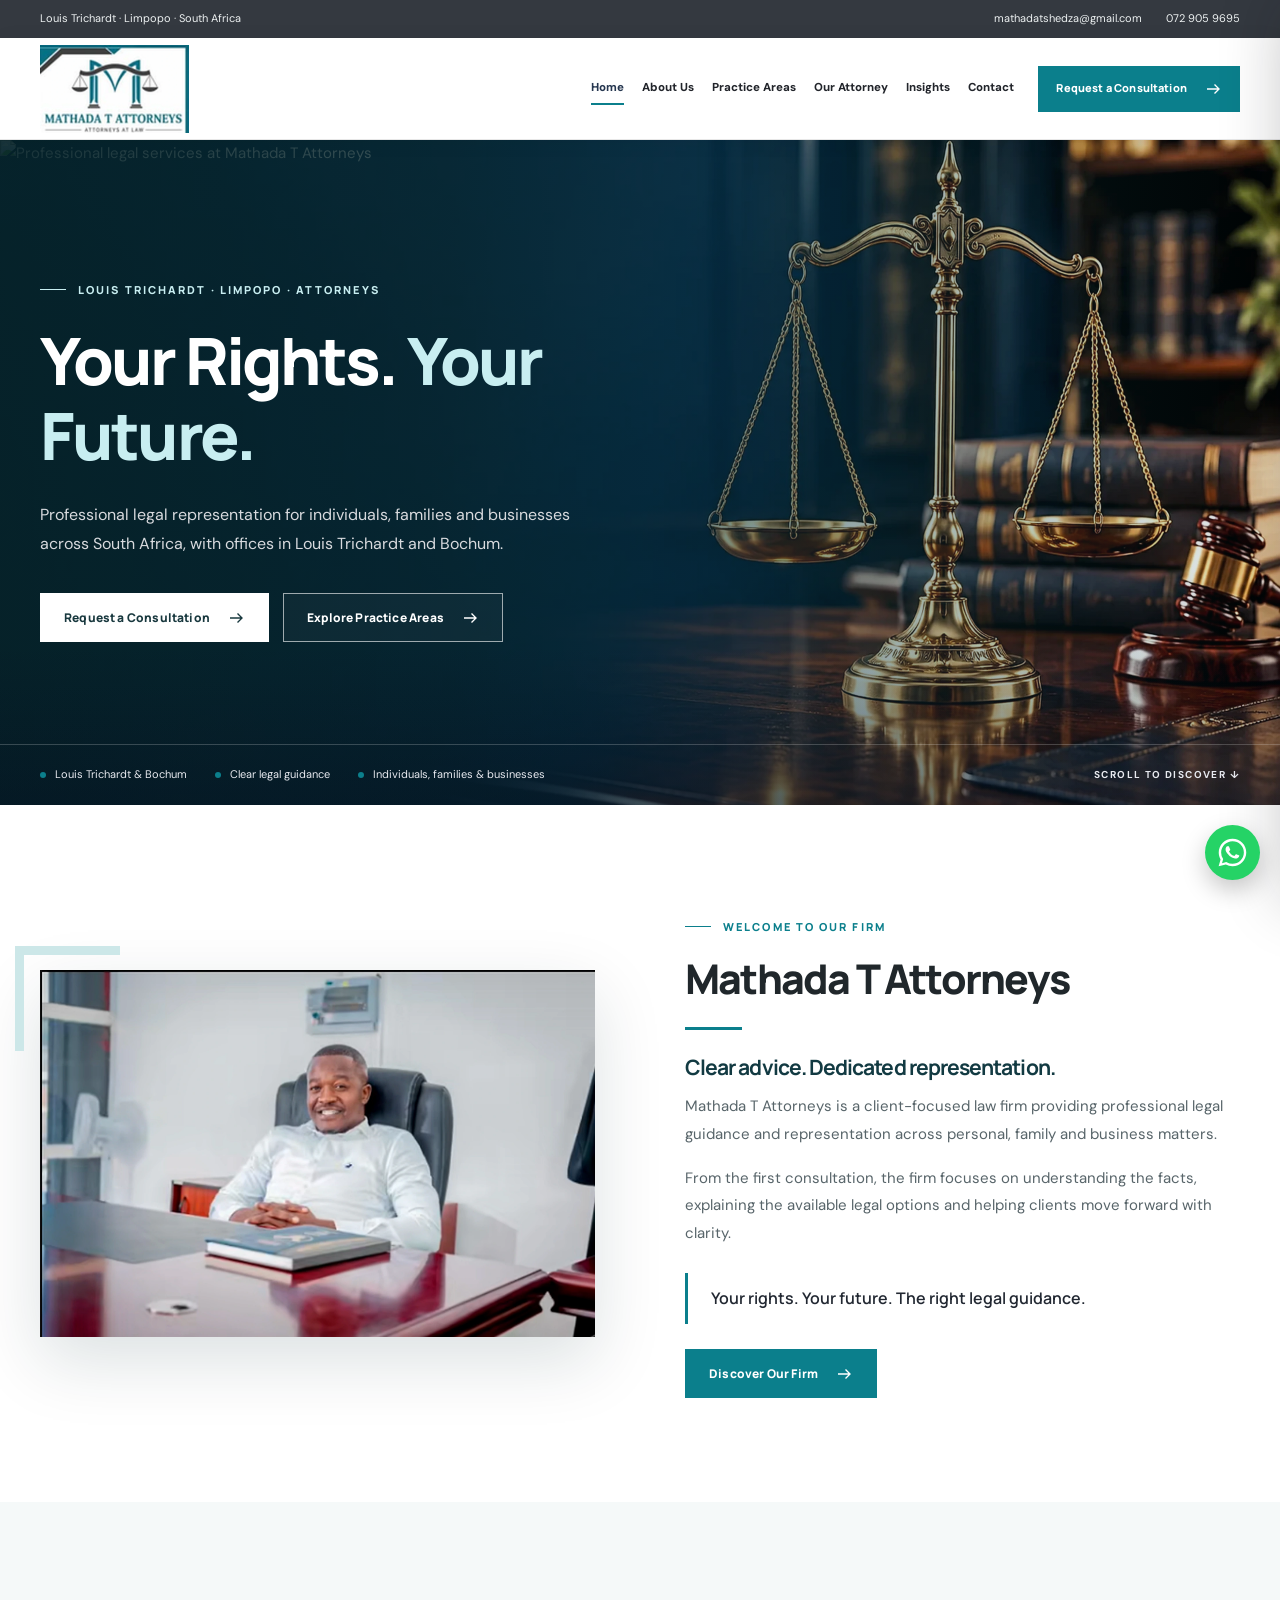
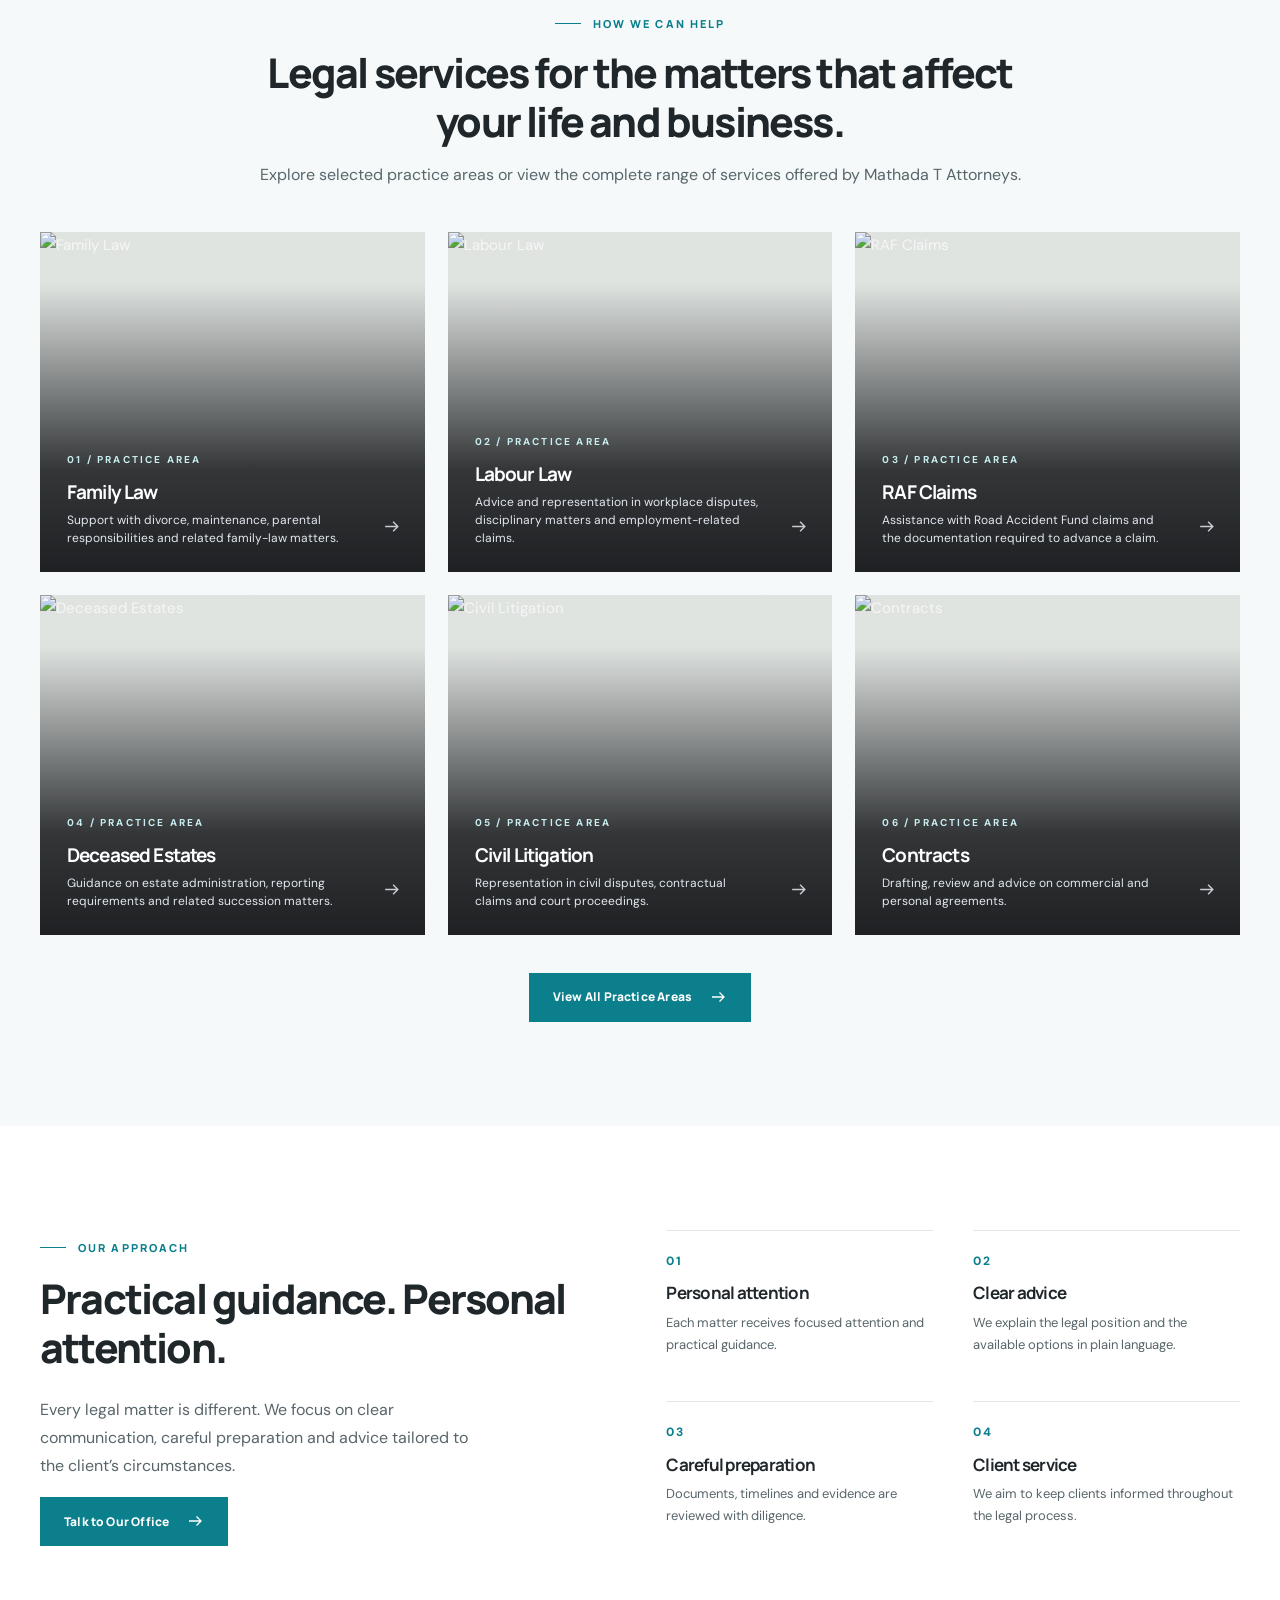
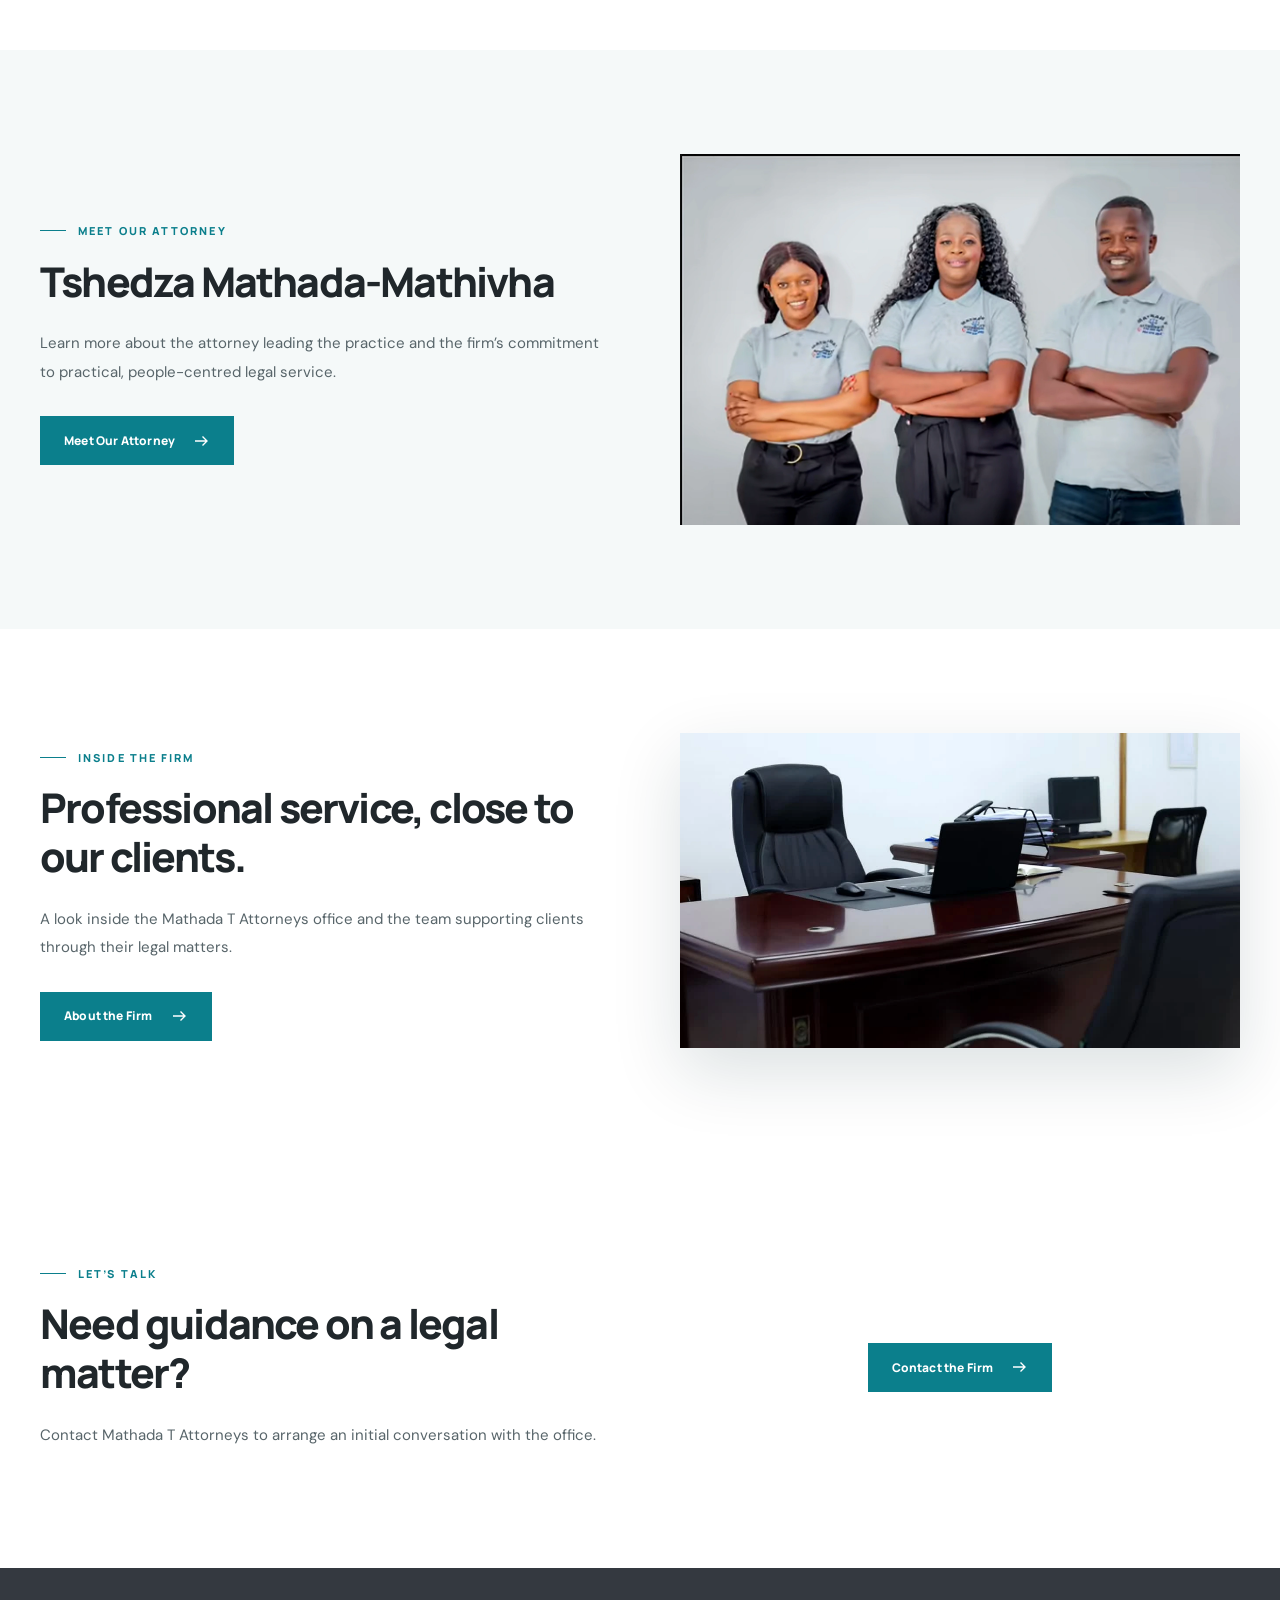
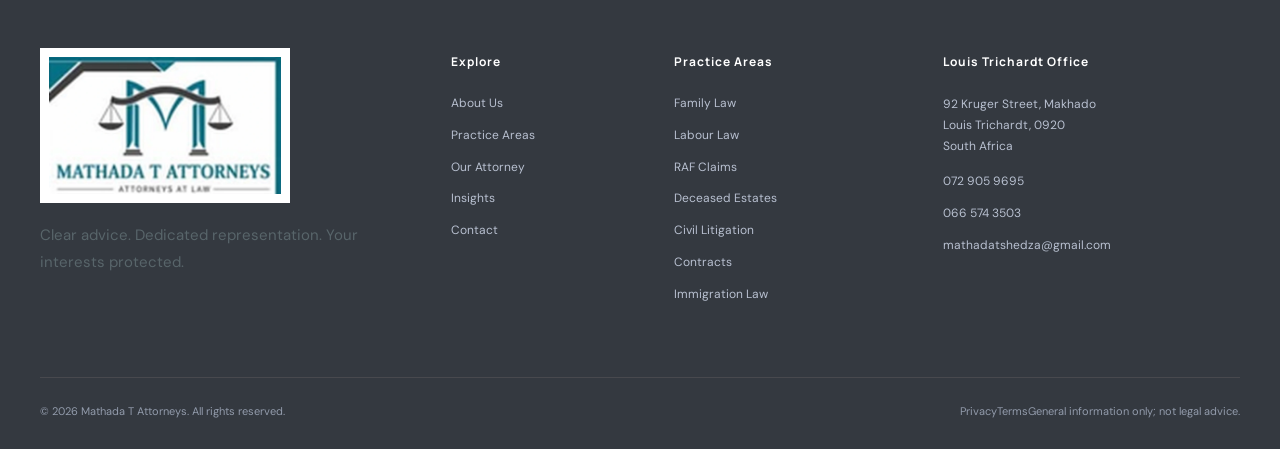
==== commit b20e8c31: "Fix hero images, media loading, autoplay videos and map" ====
--- a/index.html
+++ b/index.html
@@ -1,7 +1,9 @@
-<!DOCTYPE html><html lang="en-ZA"><head><meta charset="utf-8"/><meta name="viewport" content="width=device-width,initial-scale=1"/><meta name="theme-color" content="#0a6974"/><title>Mathada T Attorneys | Louis Trichardt &amp; Bochum</title><meta name="description" content="Professional legal representation for individuals, families and businesses across South Africa."/><meta name="robots" content="noindex,follow,max-image-preview:large"/><link rel="canonical" href="https://mathada-t-attorneys-demo.vercel.app/"/><meta property="og:title" content="Mathada T Attorneys | Louis Trichardt &amp; Bochum"/><meta property="og:description" content="Professional legal representation for individuals, families and businesses across South Africa."/><meta property="og:type" content="website"/><meta property="og:url" content="https://mathada-t-attorneys-demo.vercel.app/"/><meta property="og:image" content="https://mathada-t-attorneys-demo.vercel.app/assets/mathada-social-preview.jpg"/><meta property="og:image:width" content="1200"/><meta property="og:image:height" content="630"/><meta property="og:image:alt" content="Mathada T Attorneys"/><meta name="twitter:card" content="summary_large_image"/><meta name="twitter:image" content="https://mathada-t-attorneys-demo.vercel.app/assets/mathada-social-preview.jpg"/><link rel="icon" href="/assets/favicon.png" type="image/png"/><link rel="preconnect" href="https://fonts.googleapis.com"/><link rel="preconnect" href="https://fonts.gstatic.com" crossorigin/><link rel="stylesheet" href="/assets/site.css"/><script defer src="/assets/site.js"></script><script type="application/ld+json">{"@context": "https://schema.org", "@type": "LegalService", "name": "Mathada T Attorneys", "url": "https://mathada-t-attorneys-demo.vercel.app/", "telephone": ["+27729059695", "+27665743503"], "email": "mathadatshedza@gmail.com", "address": {"@type": "PostalAddress", "streetAddress": "92 Kruger Street", "addressLocality": "Makhado, Louis Trichardt", "postalCode": "0920", "addressRegion": "Limpopo", "addressCountry": "ZA"}}</script></head><body><a class="skip-link" href="#main">Skip to content</a><div class="topbar"><div class="container topbar-inner"><span class="topbar-address">Louis Trichardt · Limpopo · South Africa</span><div class="topbar-links"><a href="mailto:mathadatshedza@gmail.com">mathadatshedza@gmail.com</a><a href="tel:+27729059695">072 905 9695</a></div></div></div><header class="nav-shell"><div class="container nav-inner"><a aria-label="Mathada T Attorneys homepage" class="brand" href="/"><img alt="Mathada T Attorneys logo" src="/assets/logo-header-transparent.png"/></a><nav aria-label="Main navigation" class="nav-links"><a class="nav-link active" aria-current="page" href="/">Home</a><a class="nav-link "  href="/about/">About Us</a><a class="nav-link "  href="/practice-areas/">Practice Areas</a><a class="nav-link "  href="/our-attorney/">Our Attorney</a><a class="nav-link "  href="/insights/">Insights</a><a class="nav-link "  href="/contact/">Contact</a></nav><a class="btn btn-gold nav-cta" href="/contact/">Request a Consultation <svg aria-hidden="true" fill="none" height="18" stroke="currentColor" stroke-width="1.8" viewBox="0 0 24 24" width="18" xmlns="http://www.w3.org/2000/svg"><path d="M4 12h16m-6-6 6 6-6 6"></path></svg></a><button aria-controls="mobile-panel" aria-expanded="false" aria-label="Open navigation" class="menu-open" data-mobile-open type="button"><svg aria-hidden="true" viewBox="0 0 24 24" width="21" height="21" fill="none" stroke="currentColor" stroke-width="2"><path d="M4 7h16M4 12h16M4 17h16"/></svg></button></div></header><div class="mobile-backdrop" id="mobile-backdrop"></div><nav aria-hidden="true" aria-label="Mobile navigation" class="mobile-panel" id="mobile-panel" inert><div class="mobile-head"><img alt="Mathada T Attorneys logo" src="/assets/logo-header-transparent.png"/><button aria-label="Close navigation" data-mobile-close type="button"><svg aria-hidden="true" viewBox="0 0 24 24" width="20" height="20" fill="none" stroke="currentColor" stroke-width="2"><path d="M6 6l12 12M18 6L6 18"/></svg></button></div><div class="mobile-links"><a href="/">Home</a><a href="/about/">About Us</a><a href="/practice-areas/">Practice Areas</a><a href="/our-attorney/">Our Attorney</a><a href="/insights/">Insights</a><a href="/contact/">Contact</a></div><a class="btn btn-gold mobile-cta" href="/contact/">Contact the Firm <svg aria-hidden="true" fill="none" height="18" stroke="currentColor" stroke-width="1.8" viewBox="0 0 24 24" width="18" xmlns="http://www.w3.org/2000/svg"><path d="M4 12h16m-6-6 6 6-6 6"></path></svg></a></nav><main id="main"><section class="hero" style="--hero-image:url('/assets/hero-home-unique.webp')"><div class="container hero-inner"><div class="hero-copy"><span class="eyebrow eyebrow-light">LOUIS TRICHARDT · LIMPOPO · ATTORNEYS</span><h1>Your Rights. <em>Your Future.</em></h1><p>Professional legal representation for individuals, families and businesses across South Africa, with offices in Louis Trichardt and Bochum.</p><div class="hero-actions"><a class="btn btn-gold" href="/contact/">Request a Consultation <svg aria-hidden="true" fill="none" height="18" stroke="currentColor" stroke-width="1.8" viewBox="0 0 24 24" width="18" xmlns="http://www.w3.org/2000/svg"><path d="M4 12h16m-6-6 6 6-6 6"></path></svg></a><a class="btn btn-outline" href="/practice-areas/">Explore Practice Areas <svg aria-hidden="true" fill="none" height="18" stroke="currentColor" stroke-width="1.8" viewBox="0 0 24 24" width="18" xmlns="http://www.w3.org/2000/svg"><path d="M4 12h16m-6-6 6 6-6 6"></path></svg></a></div></div></div><div class="hero-bottom"><div class="container hero-bottom-inner"><div class="hero-notes"><span>Louis Trichardt & Bochum</span><span>Clear legal guidance</span><span>Individuals, families & businesses</span></div><span class="scroll-cue">SCROLL TO DISCOVER ↓</span></div></div></section>
-<section class="section"><div class="container"><div class="intro-grid"><div class="intro-picture"><img alt="Attorney at Mathada T Attorneys" loading="lazy" src="/assets/attorney-robes-xl.webp" style="width:100%;height:auto;max-height:none;object-fit:contain;object-position:center top;"/></div><div class="intro-copy"><span class="eyebrow">WELCOME TO OUR FIRM</span><h2>Mathada T Attorneys</h2><div class="accent-line"></div><h3>Clear advice. Dedicated representation.</h3><p>Mathada T Attorneys is a client-focused law firm providing professional legal guidance and representation across personal, family and business matters.</p><p>From the first consultation, the firm focuses on understanding the facts, explaining the available legal options and helping clients move forward with clarity.</p><blockquote>Your rights. Your future. The right legal guidance.</blockquote><a class="btn btn-gold" href="/about/">Discover Our Firm <svg aria-hidden="true" fill="none" height="18" stroke="currentColor" stroke-width="1.8" viewBox="0 0 24 24" width="18" xmlns="http://www.w3.org/2000/svg"><path d="M4 12h16m-6-6 6 6-6 6"></path></svg></a></div></div></div></section>
-<section class="section cream"><div class="container"><div class="section-heading centered"><span class="eyebrow">HOW WE CAN HELP</span><h2>Legal services for the matters that affect your life and business.</h2><p>Explore selected practice areas or view the complete range of services offered by Mathada T Attorneys.</p></div><div class="practice-grid"><a class="practice-card" href="/practice-areas/#family-law"><img alt="Family Law" decoding="async" loading="lazy" src="/assets/team-xl.webp"/><div class="practice-shade"></div><div class="practice-card-text"><span class="card-number">01 / PRACTICE AREA</span><h3>Family Law</h3><p>Support with divorce, maintenance, parental responsibilities and related family-law matters.</p></div><span class="card-arrow"><svg aria-hidden="true" fill="none" height="18" stroke="currentColor" stroke-width="1.8" viewBox="0 0 24 24" width="18" xmlns="http://www.w3.org/2000/svg"><path d="M4 12h16m-6-6 6 6-6 6"></path></svg></span></a><a class="practice-card" href="/practice-areas/#labour-law"><img alt="Labour Law" decoding="async" loading="lazy" src="/assets/principal-office-xl.webp"/><div class="practice-shade"></div><div class="practice-card-text"><span class="card-number">02 / PRACTICE AREA</span><h3>Labour Law</h3><p>Advice and representation in workplace disputes, disciplinary matters and employment-related claims.</p></div><span class="card-arrow"><svg aria-hidden="true" fill="none" height="18" stroke="currentColor" stroke-width="1.8" viewBox="0 0 24 24" width="18" xmlns="http://www.w3.org/2000/svg"><path d="M4 12h16m-6-6 6 6-6 6"></path></svg></span></a><a class="practice-card" href="/practice-areas/#raf-claims"><img alt="RAF Claims" decoding="async" loading="lazy" src="/assets/hero-practice-areas-unique.webp"/><div class="practice-shade"></div><div class="practice-card-text"><span class="card-number">03 / PRACTICE AREA</span><h3>RAF Claims</h3><p>Assistance with Road Accident Fund claims and the documentation required to advance a claim.</p></div><span class="card-arrow"><svg aria-hidden="true" fill="none" height="18" stroke="currentColor" stroke-width="1.8" viewBox="0 0 24 24" width="18" xmlns="http://www.w3.org/2000/svg"><path d="M4 12h16m-6-6 6 6-6 6"></path></svg></span></a><a class="practice-card" href="/practice-areas/#deceased-estates"><img alt="Deceased Estates" decoding="async" loading="lazy" src="/assets/legal-intro-property-stock.webp"/><div class="practice-shade"></div><div class="practice-card-text"><span class="card-number">04 / PRACTICE AREA</span><h3>Deceased Estates</h3><p>Guidance on estate administration, reporting requirements and related succession matters.</p></div><span class="card-arrow"><svg aria-hidden="true" fill="none" height="18" stroke="currentColor" stroke-width="1.8" viewBox="0 0 24 24" width="18" xmlns="http://www.w3.org/2000/svg"><path d="M4 12h16m-6-6 6 6-6 6"></path></svg></span></a><a class="practice-card" href="/practice-areas/#civil-litigation"><img alt="Civil Litigation" decoding="async" loading="lazy" src="/assets/intro-legal-documents-stock.webp"/><div class="practice-shade"></div><div class="practice-card-text"><span class="card-number">05 / PRACTICE AREA</span><h3>Civil Litigation</h3><p>Representation in civil disputes, contractual claims and court proceedings.</p></div><span class="card-arrow"><svg aria-hidden="true" fill="none" height="18" stroke="currentColor" stroke-width="1.8" viewBox="0 0 24 24" width="18" xmlns="http://www.w3.org/2000/svg"><path d="M4 12h16m-6-6 6 6-6 6"></path></svg></span></a><a class="practice-card" href="/practice-areas/#contracts"><img alt="Contracts" decoding="async" loading="lazy" src="/assets/reception-team-xl.webp"/><div class="practice-shade"></div><div class="practice-card-text"><span class="card-number">06 / PRACTICE AREA</span><h3>Contracts</h3><p>Drafting, review and advice on commercial and personal agreements.</p></div><span class="card-arrow"><svg aria-hidden="true" fill="none" height="18" stroke="currentColor" stroke-width="1.8" viewBox="0 0 24 24" width="18" xmlns="http://www.w3.org/2000/svg"><path d="M4 12h16m-6-6 6 6-6 6"></path></svg></span></a></div><div class="section-action centered"><a class="btn btn-gold" href="/practice-areas/">View All Practice Areas <svg aria-hidden="true" fill="none" height="18" stroke="currentColor" stroke-width="1.8" viewBox="0 0 24 24" width="18" xmlns="http://www.w3.org/2000/svg"><path d="M4 12h16m-6-6 6 6-6 6"></path></svg></a></div></div></section>
-<section class="section"><div class="container"><div class="purpose-grid"><div><span class="eyebrow">OUR APPROACH</span><h2>Practical guidance. Personal attention.</h2><p>Every legal matter is different. We focus on clear communication, careful preparation and advice tailored to the client’s circumstances.</p><a class="btn btn-gold" href="/contact/">Talk to Our Office <svg aria-hidden="true" fill="none" height="18" stroke="currentColor" stroke-width="1.8" viewBox="0 0 24 24" width="18" xmlns="http://www.w3.org/2000/svg"><path d="M4 12h16m-6-6 6 6-6 6"></path></svg></a></div><div class="value-grid"><div><span>01</span><h3>Personal attention</h3><p>Each matter receives focused attention and practical guidance.</p></div><div><span>02</span><h3>Clear advice</h3><p>We explain the legal position and the available options in plain language.</p></div><div><span>03</span><h3>Careful preparation</h3><p>Documents, timelines and evidence are reviewed with diligence.</p></div><div><span>04</span><h3>Client service</h3><p>We aim to keep clients informed throughout the legal process.</p></div></div></div></div></section>
-<section class="section cream"><div class="container"><div class="two-column"><div><span class="eyebrow">MEET OUR ATTORNEY</span><h2>Tshedza Mathada-Mathivha</h2><p>Learn more about the attorney leading the practice and the firm’s commitment to practical, people-centred legal service.</p><a class="btn btn-gold" href="/our-attorney/">Meet Our Attorney <svg aria-hidden="true" fill="none" height="18" stroke="currentColor" stroke-width="1.8" viewBox="0 0 24 24" width="18" xmlns="http://www.w3.org/2000/svg"><path d="M4 12h16m-6-6 6 6-6 6"></path></svg></a></div><div class="photo-frame"><img alt="Mathada T Attorneys team" loading="lazy" src="/assets/team-xl.webp"/></div></div></div></section>
-<section class="section"><div class="container"><div class="two-column"><div><span class="eyebrow">INSIDE THE FIRM</span><h2>Professional service, close to our clients.</h2><p>A look inside the Mathada T Attorneys office and the team supporting clients through their legal matters.</p><a class="btn btn-gold" href="/about/">About the Firm <svg aria-hidden="true" fill="none" height="18" stroke="currentColor" stroke-width="1.8" viewBox="0 0 24 24" width="18" xmlns="http://www.w3.org/2000/svg"><path d="M4 12h16m-6-6 6 6-6 6"></path></svg></a></div><div class="video-frame"><video controls playsinline preload="metadata" poster="/assets/video-office-tour.webp"><source src="/assets/video/office-tour.mp4" type="video/mp4"/></video></div></div></div></section>
-<section class="section"><div class="container"><div class="two-column"><div><span class="eyebrow">LET’S TALK</span><h2>Need guidance on a legal matter?</h2><p>Contact Mathada T Attorneys to arrange an initial conversation with the office.</p></div><div class="centered"><a class="btn btn-gold" href="/contact/">Contact the Firm <svg aria-hidden="true" fill="none" height="18" stroke="currentColor" stroke-width="1.8" viewBox="0 0 24 24" width="18" xmlns="http://www.w3.org/2000/svg"><path d="M4 12h16m-6-6 6 6-6 6"></path></svg></a></div></div></div></section></main><footer class="site-footer"><div class="container"><div class="footer-grid"><div><a class="footer-logo" href="/"><img alt="Mathada T Attorneys logo" loading="lazy" src="/assets/logo-footer-clean.png"/></a><p>Clear advice. Dedicated representation. Your interests protected.</p></div><div><h3>Explore</h3><div class="footer-links"><a href="/about/">About Us</a><a href="/practice-areas/">Practice Areas</a><a href="/our-attorney/">Our Attorney</a><a href="/insights/">Insights</a><a href="/contact/">Contact</a></div></div><div><h3>Practice Areas</h3><div class="footer-links"><a href="/practice-areas/#family-law">Family Law</a><a href="/practice-areas/#labour-law">Labour Law</a><a href="/practice-areas/#raf-claims">RAF Claims</a><a href="/practice-areas/#deceased-estates">Deceased Estates</a><a href="/practice-areas/#civil-litigation">Civil Litigation</a><a href="/practice-areas/#contracts">Contracts</a><a href="/practice-areas/#immigration">Immigration Law</a></div></div><div class="footer-location"><h3>Louis Trichardt Office</h3><address>92 Kruger Street, Makhado<br/>Louis Trichardt, 0920<br/>South Africa</address><div class="footer-links" style="margin-top:15px"><a href="tel:+27729059695">072 905 9695</a><a href="tel:+27665743503">066 574 3503</a><a href="mailto:mathadatshedza@gmail.com">mathadatshedza@gmail.com</a></div></div></div><div class="footer-bottom"><span>© 2026 Mathada T Attorneys. All rights reserved.</span><span class="footer-legal"><a href="/privacy/">Privacy</a><a href="/terms/">Terms</a><span>General information only; not legal advice.</span></span></div></div></footer><a aria-label="WhatsApp Mathada T Attorneys" class="floating-whatsapp" href="https://wa.me/27729059695?text=Hello%2C%20I%20would%20like%20to%20request%20a%20legal%20consultation." rel="noopener noreferrer" target="_blank" title="WhatsApp Mathada T Attorneys"><svg aria-hidden="true" viewBox="0 0 32 32" xmlns="http://www.w3.org/2000/svg"><path d="M16 .8C7.61.8.8 7.59.8 15.98c0 2.69.7 5.31 2.03 7.62L.7 31.3l7.91-2.08a15.15 15.15 0 0 0 7.37 1.88h.01c8.38 0 15.2-6.82 15.2-15.2 0-4.06-1.58-7.88-4.46-10.76A15.07 15.07 0 0 0 16 .8Zm0 27.73a12.54 12.54 0 0 1-6.39-1.75l-.46-.27-4.7 1.23 1.25-4.58-.3-.47a12.5 12.5 0 0 1-1.93-6.7C3.47 9.08 9.08 3.47 16 3.47a12.45 12.45 0 0 1 8.87 3.68 12.48 12.48 0 0 1 3.67 8.86c0 6.91-5.62 12.52-12.54 12.52Zm6.88-9.38c-.38-.19-2.23-1.1-2.58-1.23-.34-.13-.59-.19-.84.19s-.96 1.23-1.18 1.49-.44.29-.82.1a10.32 10.32 0 0 1-3.04-1.88 11.39 11.39 0 0 1-2.1-2.61c-.22-.38-.02-.58.16-.77.17-.17.38-.44.57-.66s.25-.38.38-.63.06-.47-.03-.66c-.1-.19-.85-2.04-1.16-2.8-.3-.74-.61-.64-.84-.65l-.71-.01c-.25 0-.66.1-1.01.47-.34.38-1.32 1.29-1.32 3.13s1.35 3.62 1.53 3.87a14.37 14.37 0 0 0 5.51 4.89c1.03.45 1.84.72 2.48.93 1.04.33 1.98.29 2.72.18.83-.13 2.23-.91 2.55-1.79.31-.88.31-1.64.22-1.8-.09-.16-.34-.25-.72-.44Z" fill="currentColor"></path></svg><span aria-hidden="true" class="whatsapp-tooltip">WhatsApp Us</span></a><button aria-label="Back to top" class="scroll-top" title="Back to top" type="button"><svg aria-hidden="true" viewBox="0 0 24 24" width="18" height="18" fill="none" stroke="currentColor" stroke-width="2"><path d="M12 19V5m-6 6 6-6 6 6"/></svg></button></body></html>+<!DOCTYPE html>
+
+<html lang="en-ZA"><head><meta charset="utf-8"/><meta content="width=device-width,initial-scale=1" name="viewport"/><meta content="#0a6974" name="theme-color"/><title>Mathada T Attorneys | Louis Trichardt &amp; Bochum</title><meta content="Professional legal representation for individuals, families and businesses across South Africa." name="description"/><meta content="noindex,follow,max-image-preview:large" name="robots"/><link href="https://mathada-t-attorneys-demo.vercel.app/" rel="canonical"/><meta content="Mathada T Attorneys | Louis Trichardt &amp; Bochum" property="og:title"/><meta content="Professional legal representation for individuals, families and businesses across South Africa." property="og:description"/><meta content="website" property="og:type"/><meta content="https://mathada-t-attorneys-demo.vercel.app/" property="og:url"/><meta content="https://mathada-t-attorneys-demo.vercel.app/assets/mathada-social-preview.jpg" property="og:image"/><meta content="1200" property="og:image:width"/><meta content="630" property="og:image:height"/><meta content="Mathada T Attorneys" property="og:image:alt"/><meta content="summary_large_image" name="twitter:card"/><meta content="https://mathada-t-attorneys-demo.vercel.app/assets/mathada-social-preview.jpg" name="twitter:image"/><link href="/assets/favicon.png" rel="icon" type="image/png"/><link href="https://fonts.googleapis.com" rel="preconnect"/><link crossorigin="" href="https://fonts.gstatic.com" rel="preconnect"/><link data-fonts="mathada" href="https://fonts.googleapis.com/css2?family=DM+Sans:wght@400;500;600;700&amp;family=Manrope:wght@400;500;600;700;800&amp;display=swap" rel="stylesheet"/><link href="/assets/site.css" rel="stylesheet"/><script defer="" src="/assets/site.js"></script><script type="application/ld+json">{"@context": "https://schema.org", "@type": "LegalService", "name": "Mathada T Attorneys", "url": "https://mathada-t-attorneys-demo.vercel.app/", "telephone": ["+27729059695", "+27665743503"], "email": "mathadatshedza@gmail.com", "address": {"@type": "PostalAddress", "streetAddress": "92 Kruger Street", "addressLocality": "Makhado, Louis Trichardt", "postalCode": "0920", "addressRegion": "Limpopo", "addressCountry": "ZA"}}</script><link href="https://images.pexels.com" rel="preconnect"/><link href="//images.pexels.com" rel="dns-prefetch"/></head><body><a class="skip-link" href="#main">Skip to content</a><div class="topbar"><div class="container topbar-inner"><span class="topbar-address">Louis Trichardt · Limpopo · South Africa</span><div class="topbar-links"><a href="mailto:mathadatshedza@gmail.com">mathadatshedza@gmail.com</a><a href="tel:+27729059695">072 905 9695</a></div></div></div><header class="nav-shell"><div class="container nav-inner"><a aria-label="Mathada T Attorneys homepage" class="brand" href="/"><img alt="Mathada T Attorneys logo" decoding="async" src="/assets/logo-header-fast.webp"/></a><nav aria-label="Main navigation" class="nav-links"><a aria-current="page" class="nav-link active" href="/">Home</a><a class="nav-link" href="/about/">About Us</a><a class="nav-link" href="/practice-areas/">Practice Areas</a><a class="nav-link" href="/our-attorney/">Our Attorney</a><a class="nav-link" href="/insights/">Insights</a><a class="nav-link" href="/contact/">Contact</a></nav><a class="btn btn-gold nav-cta" href="/contact/">Request a Consultation <svg aria-hidden="true" fill="none" height="18" stroke="currentColor" stroke-width="1.8" viewbox="0 0 24 24" width="18" xmlns="http://www.w3.org/2000/svg"><path d="M4 12h16m-6-6 6 6-6 6"></path></svg></a><button aria-controls="mobile-panel" aria-expanded="false" aria-label="Open navigation" class="menu-open" data-mobile-open="" type="button"><svg aria-hidden="true" fill="none" height="21" stroke="currentColor" stroke-width="2" viewbox="0 0 24 24" width="21"><path d="M4 7h16M4 12h16M4 17h16"></path></svg></button></div></header><div class="mobile-backdrop" id="mobile-backdrop"></div><nav aria-hidden="true" aria-label="Mobile navigation" class="mobile-panel" id="mobile-panel" inert=""><div class="mobile-head"><img alt="Mathada T Attorneys logo" decoding="async" loading="lazy" src="/assets/logo-header-fast.webp"/><button aria-label="Close navigation" data-mobile-close="" type="button"><svg aria-hidden="true" fill="none" height="20" stroke="currentColor" stroke-width="2" viewbox="0 0 24 24" width="20"><path d="M6 6l12 12M18 6L6 18"></path></svg></button></div><div class="mobile-links"><a href="/">Home</a><a href="/about/">About Us</a><a href="/practice-areas/">Practice Areas</a><a href="/our-attorney/">Our Attorney</a><a href="/insights/">Insights</a><a href="/contact/">Contact</a></div><a class="btn btn-gold mobile-cta" href="/contact/">Contact the Firm <svg aria-hidden="true" fill="none" height="18" stroke="currentColor" stroke-width="1.8" viewbox="0 0 24 24" width="18" xmlns="http://www.w3.org/2000/svg"><path d="M4 12h16m-6-6 6 6-6 6"></path></svg></a></nav><main id="main"><section class="hero"><picture class="hero-media" style="background-image:url('/assets/hero-home-unique.webp')"><img alt="Professional legal services at Mathada T Attorneys" class="hero-media-img" decoding="async" fetchpriority="high" onerror="this.onerror=null;this.src='/assets/hero-home-unique.webp'" sizes="100vw" src="https://images.pexels.com/photos/8111887/pexels-photo-8111887.jpeg?auto=compress&amp;cs=tinysrgb&amp;w=1600" srcset="https://images.pexels.com/photos/8111887/pexels-photo-8111887.jpeg?auto=compress&amp;cs=tinysrgb&amp;w=800 800w, https://images.pexels.com/photos/8111887/pexels-photo-8111887.jpeg?auto=compress&amp;cs=tinysrgb&amp;w=1200 1200w, https://images.pexels.com/photos/8111887/pexels-photo-8111887.jpeg?auto=compress&amp;cs=tinysrgb&amp;w=1600 1600w, https://images.pexels.com/photos/8111887/pexels-photo-8111887.jpeg?auto=compress&amp;cs=tinysrgb&amp;w=2400 2400w, https://images.pexels.com/photos/8111887/pexels-photo-8111887.jpeg?auto=compress&amp;cs=tinysrgb&amp;w=3840 3840w" style="object-position:center 42%"/></picture><div class="container hero-inner"><div class="hero-copy"><span class="eyebrow eyebrow-light">LOUIS TRICHARDT · LIMPOPO · ATTORNEYS</span><h1>Your Rights. <em>Your Future.</em></h1><p>Professional legal representation for individuals, families and businesses across South Africa, with offices in Louis Trichardt and Bochum.</p><div class="hero-actions"><a class="btn btn-gold" href="/contact/">Request a Consultation <svg aria-hidden="true" fill="none" height="18" stroke="currentColor" stroke-width="1.8" viewbox="0 0 24 24" width="18" xmlns="http://www.w3.org/2000/svg"><path d="M4 12h16m-6-6 6 6-6 6"></path></svg></a><a class="btn btn-outline" href="/practice-areas/">Explore Practice Areas <svg aria-hidden="true" fill="none" height="18" stroke="currentColor" stroke-width="1.8" viewbox="0 0 24 24" width="18" xmlns="http://www.w3.org/2000/svg"><path d="M4 12h16m-6-6 6 6-6 6"></path></svg></a></div></div></div><div class="hero-bottom"><div class="container hero-bottom-inner"><div class="hero-notes"><span>Louis Trichardt &amp; Bochum</span><span>Clear legal guidance</span><span>Individuals, families &amp; businesses</span></div><span class="scroll-cue">SCROLL TO DISCOVER ↓</span></div></div></section>
+<section class="section"><div class="container"><div class="intro-grid"><div class="intro-picture"><img alt="Mathada T Attorneys office" decoding="async" loading="lazy" src="/assets/principal-office-xl.webp" style="width:100%;height:auto;max-height:none;object-fit:contain;object-position:center top;"/></div><div class="intro-copy"><span class="eyebrow">WELCOME TO OUR FIRM</span><h2>Mathada T Attorneys</h2><div class="accent-line"></div><h3>Clear advice. Dedicated representation.</h3><p>Mathada T Attorneys is a client-focused law firm providing professional legal guidance and representation across personal, family and business matters.</p><p>From the first consultation, the firm focuses on understanding the facts, explaining the available legal options and helping clients move forward with clarity.</p><blockquote>Your rights. Your future. The right legal guidance.</blockquote><a class="btn btn-gold" href="/about/">Discover Our Firm <svg aria-hidden="true" fill="none" height="18" stroke="currentColor" stroke-width="1.8" viewbox="0 0 24 24" width="18" xmlns="http://www.w3.org/2000/svg"><path d="M4 12h16m-6-6 6 6-6 6"></path></svg></a></div></div></div></section>
+<section class="section cream"><div class="container"><div class="section-heading centered"><span class="eyebrow">HOW WE CAN HELP</span><h2>Legal services for the matters that affect your life and business.</h2><p>Explore selected practice areas or view the complete range of services offered by Mathada T Attorneys.</p></div><div class="practice-grid"><a class="practice-card" href="/practice-areas/#family-law"><img alt="Family Law" decoding="async" loading="lazy" onerror="this.onerror=null;this.src='/assets/legal-intro-property-stock.webp'" sizes="(max-width: 720px) 100vw, (max-width: 1050px) 50vw, 33vw" src="https://images.pexels.com/photos/7875843/pexels-photo-7875843.jpeg?auto=compress&amp;cs=tinysrgb&amp;w=960" srcset="https://images.pexels.com/photos/7875843/pexels-photo-7875843.jpeg?auto=compress&amp;cs=tinysrgb&amp;w=480 480w, https://images.pexels.com/photos/7875843/pexels-photo-7875843.jpeg?auto=compress&amp;cs=tinysrgb&amp;w=720 720w, https://images.pexels.com/photos/7875843/pexels-photo-7875843.jpeg?auto=compress&amp;cs=tinysrgb&amp;w=960 960w, https://images.pexels.com/photos/7875843/pexels-photo-7875843.jpeg?auto=compress&amp;cs=tinysrgb&amp;w=1400 1400w"/><div class="practice-shade"></div><div class="practice-card-text"><span class="card-number">01 / PRACTICE AREA</span><h3>Family Law</h3><p>Support with divorce, maintenance, parental responsibilities and related family-law matters.</p></div><span class="card-arrow"><svg aria-hidden="true" fill="none" height="18" stroke="currentColor" stroke-width="1.8" viewbox="0 0 24 24" width="18" xmlns="http://www.w3.org/2000/svg"><path d="M4 12h16m-6-6 6 6-6 6"></path></svg></span></a><a class="practice-card" href="/practice-areas/#labour-law"><img alt="Labour Law" decoding="async" loading="lazy" onerror="this.onerror=null;this.src='/assets/intro-legal-documents-stock.webp'" sizes="(max-width: 720px) 100vw, (max-width: 1050px) 50vw, 33vw" src="https://images.pexels.com/photos/5060999/pexels-photo-5060999.jpeg?auto=compress&amp;cs=tinysrgb&amp;w=960" srcset="https://images.pexels.com/photos/5060999/pexels-photo-5060999.jpeg?auto=compress&amp;cs=tinysrgb&amp;w=480 480w, https://images.pexels.com/photos/5060999/pexels-photo-5060999.jpeg?auto=compress&amp;cs=tinysrgb&amp;w=720 720w, https://images.pexels.com/photos/5060999/pexels-photo-5060999.jpeg?auto=compress&amp;cs=tinysrgb&amp;w=960 960w, https://images.pexels.com/photos/5060999/pexels-photo-5060999.jpeg?auto=compress&amp;cs=tinysrgb&amp;w=1400 1400w"/><div class="practice-shade"></div><div class="practice-card-text"><span class="card-number">02 / PRACTICE AREA</span><h3>Labour Law</h3><p>Advice and representation in workplace disputes, disciplinary matters and employment-related claims.</p></div><span class="card-arrow"><svg aria-hidden="true" fill="none" height="18" stroke="currentColor" stroke-width="1.8" viewbox="0 0 24 24" width="18" xmlns="http://www.w3.org/2000/svg"><path d="M4 12h16m-6-6 6 6-6 6"></path></svg></span></a><a class="practice-card" href="/practice-areas/#raf-claims"><img alt="RAF Claims" decoding="async" loading="lazy" onerror="this.onerror=null;this.src='/assets/hero-home-gold-scales.webp'" sizes="(max-width: 720px) 100vw, (max-width: 1050px) 50vw, 33vw" src="https://images.pexels.com/photos/5647651/pexels-photo-5647651.jpeg?auto=compress&amp;cs=tinysrgb&amp;w=960" srcset="https://images.pexels.com/photos/5647651/pexels-photo-5647651.jpeg?auto=compress&amp;cs=tinysrgb&amp;w=480 480w, https://images.pexels.com/photos/5647651/pexels-photo-5647651.jpeg?auto=compress&amp;cs=tinysrgb&amp;w=720 720w, https://images.pexels.com/photos/5647651/pexels-photo-5647651.jpeg?auto=compress&amp;cs=tinysrgb&amp;w=960 960w, https://images.pexels.com/photos/5647651/pexels-photo-5647651.jpeg?auto=compress&amp;cs=tinysrgb&amp;w=1400 1400w"/><div class="practice-shade"></div><div class="practice-card-text"><span class="card-number">03 / PRACTICE AREA</span><h3>RAF Claims</h3><p>Assistance with Road Accident Fund claims and the documentation required to advance a claim.</p></div><span class="card-arrow"><svg aria-hidden="true" fill="none" height="18" stroke="currentColor" stroke-width="1.8" viewbox="0 0 24 24" width="18" xmlns="http://www.w3.org/2000/svg"><path d="M4 12h16m-6-6 6 6-6 6"></path></svg></span></a><a class="practice-card" href="/practice-areas/#deceased-estates"><img alt="Deceased Estates" decoding="async" loading="lazy" onerror="this.onerror=null;this.src='/assets/hero-practice-areas-unique.webp'" sizes="(max-width: 720px) 100vw, (max-width: 1050px) 50vw, 33vw" src="https://images.pexels.com/photos/8111817/pexels-photo-8111817.jpeg?auto=compress&amp;cs=tinysrgb&amp;w=960" srcset="https://images.pexels.com/photos/8111817/pexels-photo-8111817.jpeg?auto=compress&amp;cs=tinysrgb&amp;w=480 480w, https://images.pexels.com/photos/8111817/pexels-photo-8111817.jpeg?auto=compress&amp;cs=tinysrgb&amp;w=720 720w, https://images.pexels.com/photos/8111817/pexels-photo-8111817.jpeg?auto=compress&amp;cs=tinysrgb&amp;w=960 960w, https://images.pexels.com/photos/8111817/pexels-photo-8111817.jpeg?auto=compress&amp;cs=tinysrgb&amp;w=1400 1400w"/><div class="practice-shade"></div><div class="practice-card-text"><span class="card-number">04 / PRACTICE AREA</span><h3>Deceased Estates</h3><p>Guidance on estate administration, reporting requirements and related succession matters.</p></div><span class="card-arrow"><svg aria-hidden="true" fill="none" height="18" stroke="currentColor" stroke-width="1.8" viewbox="0 0 24 24" width="18" xmlns="http://www.w3.org/2000/svg"><path d="M4 12h16m-6-6 6 6-6 6"></path></svg></span></a><a class="practice-card" href="/practice-areas/#civil-litigation"><img alt="Civil Litigation" decoding="async" loading="lazy" onerror="this.onerror=null;this.src='/assets/hero-about-stock.webp'" sizes="(max-width: 720px) 100vw, (max-width: 1050px) 50vw, 33vw" src="https://images.pexels.com/photos/7841810/pexels-photo-7841810.jpeg?auto=compress&amp;cs=tinysrgb&amp;w=960" srcset="https://images.pexels.com/photos/7841810/pexels-photo-7841810.jpeg?auto=compress&amp;cs=tinysrgb&amp;w=480 480w, https://images.pexels.com/photos/7841810/pexels-photo-7841810.jpeg?auto=compress&amp;cs=tinysrgb&amp;w=720 720w, https://images.pexels.com/photos/7841810/pexels-photo-7841810.jpeg?auto=compress&amp;cs=tinysrgb&amp;w=960 960w, https://images.pexels.com/photos/7841810/pexels-photo-7841810.jpeg?auto=compress&amp;cs=tinysrgb&amp;w=1400 1400w"/><div class="practice-shade"></div><div class="practice-card-text"><span class="card-number">05 / PRACTICE AREA</span><h3>Civil Litigation</h3><p>Representation in civil disputes, contractual claims and court proceedings.</p></div><span class="card-arrow"><svg aria-hidden="true" fill="none" height="18" stroke="currentColor" stroke-width="1.8" viewbox="0 0 24 24" width="18" xmlns="http://www.w3.org/2000/svg"><path d="M4 12h16m-6-6 6 6-6 6"></path></svg></span></a><a class="practice-card" href="/practice-areas/#contracts"><img alt="Contracts" decoding="async" loading="lazy" onerror="this.onerror=null;this.src='/assets/hero-practice-silver-scales.webp'" sizes="(max-width: 720px) 100vw, (max-width: 1050px) 50vw, 33vw" src="https://images.pexels.com/photos/8731032/pexels-photo-8731032.jpeg?auto=compress&amp;cs=tinysrgb&amp;w=960" srcset="https://images.pexels.com/photos/8731032/pexels-photo-8731032.jpeg?auto=compress&amp;cs=tinysrgb&amp;w=480 480w, https://images.pexels.com/photos/8731032/pexels-photo-8731032.jpeg?auto=compress&amp;cs=tinysrgb&amp;w=720 720w, https://images.pexels.com/photos/8731032/pexels-photo-8731032.jpeg?auto=compress&amp;cs=tinysrgb&amp;w=960 960w, https://images.pexels.com/photos/8731032/pexels-photo-8731032.jpeg?auto=compress&amp;cs=tinysrgb&amp;w=1400 1400w"/><div class="practice-shade"></div><div class="practice-card-text"><span class="card-number">06 / PRACTICE AREA</span><h3>Contracts</h3><p>Drafting, review and advice on commercial and personal agreements.</p></div><span class="card-arrow"><svg aria-hidden="true" fill="none" height="18" stroke="currentColor" stroke-width="1.8" viewbox="0 0 24 24" width="18" xmlns="http://www.w3.org/2000/svg"><path d="M4 12h16m-6-6 6 6-6 6"></path></svg></span></a></div><div class="section-action centered"><a class="btn btn-gold" href="/practice-areas/">View All Practice Areas <svg aria-hidden="true" fill="none" height="18" stroke="currentColor" stroke-width="1.8" viewbox="0 0 24 24" width="18" xmlns="http://www.w3.org/2000/svg"><path d="M4 12h16m-6-6 6 6-6 6"></path></svg></a></div></div></section>
+<section class="section"><div class="container"><div class="purpose-grid"><div><span class="eyebrow">OUR APPROACH</span><h2>Practical guidance. Personal attention.</h2><p>Every legal matter is different. We focus on clear communication, careful preparation and advice tailored to the client’s circumstances.</p><a class="btn btn-gold" href="/contact/">Talk to Our Office <svg aria-hidden="true" fill="none" height="18" stroke="currentColor" stroke-width="1.8" viewbox="0 0 24 24" width="18" xmlns="http://www.w3.org/2000/svg"><path d="M4 12h16m-6-6 6 6-6 6"></path></svg></a></div><div class="value-grid"><div><span>01</span><h3>Personal attention</h3><p>Each matter receives focused attention and practical guidance.</p></div><div><span>02</span><h3>Clear advice</h3><p>We explain the legal position and the available options in plain language.</p></div><div><span>03</span><h3>Careful preparation</h3><p>Documents, timelines and evidence are reviewed with diligence.</p></div><div><span>04</span><h3>Client service</h3><p>We aim to keep clients informed throughout the legal process.</p></div></div></div></div></section>
+<section class="section cream"><div class="container"><div class="two-column"><div><span class="eyebrow">MEET OUR ATTORNEY</span><h2>Tshedza Mathada-Mathivha</h2><p>Learn more about the attorney leading the practice and the firm’s commitment to practical, people-centred legal service.</p><a class="btn btn-gold" href="/our-attorney/">Meet Our Attorney <svg aria-hidden="true" fill="none" height="18" stroke="currentColor" stroke-width="1.8" viewbox="0 0 24 24" width="18" xmlns="http://www.w3.org/2000/svg"><path d="M4 12h16m-6-6 6 6-6 6"></path></svg></a></div><div class="photo-frame"><img alt="Mathada T Attorneys team" decoding="async" loading="lazy" src="/assets/team-xl.webp"/></div></div></div></section>
+<section class="section"><div class="container"><div class="two-column"><div><span class="eyebrow">INSIDE THE FIRM</span><h2>Professional service, close to our clients.</h2><p>A look inside the Mathada T Attorneys office and the team supporting clients through their legal matters.</p><a class="btn btn-gold" href="/about/">About the Firm <svg aria-hidden="true" fill="none" height="18" stroke="currentColor" stroke-width="1.8" viewbox="0 0 24 24" width="18" xmlns="http://www.w3.org/2000/svg"><path d="M4 12h16m-6-6 6 6-6 6"></path></svg></a></div><div class="video-frame"><video aria-label="Mathada T Attorneys office video" autoplay="" class="ambient-video" data-src="/assets/video/office-tour.mp4" loop="" muted="" playsinline="" poster="/assets/video-office-tour.webp" preload="none"></video></div></div></div></section>
+<section class="section"><div class="container"><div class="two-column"><div><span class="eyebrow">LET’S TALK</span><h2>Need guidance on a legal matter?</h2><p>Contact Mathada T Attorneys to arrange an initial conversation with the office.</p></div><div class="centered"><a class="btn btn-gold" href="/contact/">Contact the Firm <svg aria-hidden="true" fill="none" height="18" stroke="currentColor" stroke-width="1.8" viewbox="0 0 24 24" width="18" xmlns="http://www.w3.org/2000/svg"><path d="M4 12h16m-6-6 6 6-6 6"></path></svg></a></div></div></div></section></main><footer class="site-footer"><div class="container"><div class="footer-grid"><div><a class="footer-logo" href="/"><img alt="Mathada T Attorneys logo" decoding="async" loading="lazy" src="/assets/logo-footer-fast.webp"/></a><p>Clear advice. Dedicated representation. Your interests protected.</p></div><div><h3>Explore</h3><div class="footer-links"><a href="/about/">About Us</a><a href="/practice-areas/">Practice Areas</a><a href="/our-attorney/">Our Attorney</a><a href="/insights/">Insights</a><a href="/contact/">Contact</a></div></div><div><h3>Practice Areas</h3><div class="footer-links"><a href="/practice-areas/#family-law">Family Law</a><a href="/practice-areas/#labour-law">Labour Law</a><a href="/practice-areas/#raf-claims">RAF Claims</a><a href="/practice-areas/#deceased-estates">Deceased Estates</a><a href="/practice-areas/#civil-litigation">Civil Litigation</a><a href="/practice-areas/#contracts">Contracts</a><a href="/practice-areas/#immigration">Immigration Law</a></div></div><div class="footer-location"><h3>Louis Trichardt Office</h3><address>92 Kruger Street, Makhado<br/>Louis Trichardt, 0920<br/>South Africa</address><div class="footer-links" style="margin-top:15px"><a href="tel:+27729059695">072 905 9695</a><a href="tel:+27665743503">066 574 3503</a><a href="mailto:mathadatshedza@gmail.com">mathadatshedza@gmail.com</a></div></div></div><div class="footer-bottom"><span>© 2026 Mathada T Attorneys. All rights reserved.</span><span class="footer-legal"><a href="/privacy/">Privacy</a><a href="/terms/">Terms</a><span>General information only; not legal advice.</span></span></div></div></footer><a aria-label="WhatsApp Mathada T Attorneys" class="floating-whatsapp" href="https://wa.me/27729059695?text=Hello%2C%20I%20would%20like%20to%20request%20a%20legal%20consultation." rel="noopener noreferrer" target="_blank" title="WhatsApp Mathada T Attorneys"><svg aria-hidden="true" viewbox="0 0 32 32" xmlns="http://www.w3.org/2000/svg"><path d="M16 .8C7.61.8.8 7.59.8 15.98c0 2.69.7 5.31 2.03 7.62L.7 31.3l7.91-2.08a15.15 15.15 0 0 0 7.37 1.88h.01c8.38 0 15.2-6.82 15.2-15.2 0-4.06-1.58-7.88-4.46-10.76A15.07 15.07 0 0 0 16 .8Zm0 27.73a12.54 12.54 0 0 1-6.39-1.75l-.46-.27-4.7 1.23 1.25-4.58-.3-.47a12.5 12.5 0 0 1-1.93-6.7C3.47 9.08 9.08 3.47 16 3.47a12.45 12.45 0 0 1 8.87 3.68 12.48 12.48 0 0 1 3.67 8.86c0 6.91-5.62 12.52-12.54 12.52Zm6.88-9.38c-.38-.19-2.23-1.1-2.58-1.23-.34-.13-.59-.19-.84.19s-.96 1.23-1.18 1.49-.44.29-.82.1a10.32 10.32 0 0 1-3.04-1.88 11.39 11.39 0 0 1-2.1-2.61c-.22-.38-.02-.58.16-.77.17-.17.38-.44.57-.66s.25-.38.38-.63.06-.47-.03-.66c-.1-.19-.85-2.04-1.16-2.8-.3-.74-.61-.64-.84-.65l-.71-.01c-.25 0-.66.1-1.01.47-.34.38-1.32 1.29-1.32 3.13s1.35 3.62 1.53 3.87a14.37 14.37 0 0 0 5.51 4.89c1.03.45 1.84.72 2.48.93 1.04.33 1.98.29 2.72.18.83-.13 2.23-.91 2.55-1.79.31-.88.31-1.64.22-1.8-.09-.16-.34-.25-.72-.44Z" fill="currentColor"></path></svg><span aria-hidden="true" class="whatsapp-tooltip">WhatsApp Us</span></a><button aria-label="Back to top" class="scroll-top" title="Back to top" type="button"><svg aria-hidden="true" fill="none" height="18" stroke="currentColor" stroke-width="2" viewbox="0 0 24 24" width="18"><path d="M12 19V5m-6 6 6-6 6 6"></path></svg></button></body></html>
--- a/assets/site.css
+++ b/assets/site.css
@@ -1,4 +1,3 @@
-@import url('https://fonts.googleapis.com/css2?family=DM+Sans:wght@400;500;600;700&family=Manrope:wght@400;500;600;700;800&display=swap');
 :root{--navy:#080f35;--navy-deep:#050b26;--navy-soft:#172154;--gold:#8e1837;--gold-light:#f0dce2;--red:#8e1837;--ink:#171b21;--body:#58616d;--line:#e7e9ec;--cream:#f5f6f7;--white:#fff;--shadow:0 24px 65px rgba(10,13,18,.14)}
 *,*::before,*::after{box-sizing:border-box}html{scroll-behavior:smooth;scroll-padding-top:110px}body{margin:0;background:#fff;color:var(--ink);font:400 15px/1.78 'DM Sans',Arial,sans-serif;-webkit-font-smoothing:antialiased}body.nav-open{overflow:hidden}img{max-width:100%;display:block}button,input,textarea,select{font:inherit}button{cursor:pointer}a{color:inherit;text-decoration:none}::selection{background:#e0e3e6;color:#1a1c20}:focus-visible{outline:3px solid #525862;outline-offset:4px}.container{width:min(100% - 72px,1200px);margin-inline:auto}.skip-link{position:absolute;top:-100px;left:10px;z-index:1000;color:#fff;background:var(--navy);padding:9px 17px}.skip-link:focus{top:8px}h1,h2,h3,h4,p{margin-top:0}h1,h2,h3{font-family:Manrope,Arial,sans-serif;letter-spacing:-.044em;line-height:1.2}h1{font-size:clamp(44px,5.1vw,74px);font-weight:800}h2{font-size:clamp(30px,3.2vw,48px);font-weight:800}h3{font-size:clamp(17px,1.65vw,23px)}p{color:var(--body)}.centered{text-align:center}.section{padding:104px 0}.cream{background:var(--cream)}.section-heading{margin-bottom:42px;max-width:770px}.section-heading.centered{margin-inline:auto}.section-heading h2{margin:15px 0 15px}.section-heading p{margin:0;font-size:16px;line-height:1.78}.eyebrow{display:inline-flex;align-items:center;gap:12px;color:var(--gold);font-size:11px;font-family:Manrope,Arial,sans-serif;font-weight:800;letter-spacing:2.1px;text-transform:uppercase;line-height:1.55}.eyebrow::before{content:"";width:26px;flex:0 0 26px;height:1px;background:currentColor}.eyebrow-light{color:var(--gold-light)}.accent-line{width:57px;height:3px;background:var(--gold);margin:24px 0}.btn{display:inline-flex;align-items:center;justify-content:center;gap:17px;padding:14px 23px;min-height:49px;font-size:12px;font-weight:800;letter-spacing:.015em;font-family:Manrope,Arial,sans-serif;line-height:1.3;text-align:center;border:1px solid transparent;transition:background .2s,transform .2s,border-color .2s;white-space:normal}.btn:hover{transform:translateY(-2px)}.btn svg{flex:none}.btn-gold{background:#20252c;border-color:#20252c;color:#fff}.btn-gold:hover{background:#171b20;border-color:#171b20;color:#fff}.btn-navy{color:#fff;background:var(--navy);border-color:var(--navy)}.btn-navy:hover{background:#343943}.btn-outline{border-color:#fff9;color:#fff;background:#ffffff08}.btn-outline:hover{background:#ffffff1d}.text-link{display:inline-flex;align-items:center;gap:13px;color:#22252b;font-size:12px;font-weight:800;font-family:Manrope,Arial,sans-serif;border-bottom:1px solid var(--gold);padding-bottom:6px}.text-link:hover{color:#20252c}.text-link svg{width:16px}.section-action{margin-top:38px}
 /* Reference site navigation: restrained utility bar, white main navigation */
@@ -186,3 +185,29 @@
 .topbar,.site-footer{background:#343940!important}.topbar{color:#eef2f2!important}.btn-gold{background:#0b7f8c!important;border-color:#0b7f8c!important;color:#fff!important}.btn-gold:hover{background:#086a74!important;border-color:#086a74!important;color:#fff!important}.hero .btn-gold{background:#fff!important;border-color:#fff!important;color:#18383e!important}.hero .btn-gold:hover{background:#dff0f2!important;border-color:#dff0f2!important}.nav-link::after,.accent-line,.hero-notes span::before{background:#0b7f8c!important}.eyebrow,.value-grid span,.three-values span{color:#0b7f8c!important}.hero .eyebrow,.page-hero .eyebrow,.section-navy .eyebrow,.eyebrow-light,.hero h1 em,.card-number{color:#c8eef1!important}.hero::before{background-image:linear-gradient(90deg,rgba(6,35,41,.96) 0%,rgba(7,38,44,.90) 32%,rgba(10,54,61,.68) 58%,rgba(10,54,61,.16) 100%),var(--hero-image)!important}.page-hero{background-color:#123a42!important;background-image:linear-gradient(90deg,rgba(6,35,41,.93),rgba(10,55,62,.70) 48%,rgba(10,55,62,.28)),var(--page-hero-image)!important;background-size:cover!important;background-position:center!important}.intro-picture::before{border-color:#cce7e8!important}.intro-copy blockquote{border-left-color:#0b7f8c!important}.brand{flex:0 0 225px!important;width:225px!important}.brand img{width:225px!important;max-width:225px!important;max-height:88px!important;height:auto!important;object-fit:contain!important;object-position:left center!important}.mobile-head img{width:205px!important;max-height:100px!important;object-fit:contain!important}.footer-logo{max-width:250px!important;background:#fff!important;padding:9px!important}.footer-logo img{width:100%!important;height:auto!important;max-height:none!important;object-fit:contain!important;filter:none!important}.floating-whatsapp{background:#25D366!important;color:#fff!important}.floating-whatsapp svg{fill:#fff!important;color:#fff!important}.intro-picture>img{width:100%!important;height:auto!important;max-height:none!important;aspect-ratio:auto!important;object-fit:contain!important;object-position:center top!important}.video-frame{overflow:hidden;background:#111;box-shadow:var(--shadow)}.video-frame video{display:block;width:100%;height:auto;max-height:520px;object-fit:cover}.map-frame{border:1px solid var(--line);overflow:hidden;box-shadow:0 16px 42px rgba(8,45,53,.10)}.map-frame iframe{border:0;width:100%;height:420px;display:block}.menu-open svg,.mobile-head button svg{display:block}.scroll-top{border-radius:0!important}.scroll-top svg{display:block;margin:auto}.service-item{border-color:#e0e8e8!important}.practice-card{background:#16373e!important}
 @media(max-width:1050px){.brand{flex-basis:205px!important;width:205px!important}.brand img{max-width:205px!important;width:205px!important}}
 @media(max-width:600px){.brand{flex-basis:175px!important;width:175px!important}.brand img{max-width:175px!important;width:175px!important}.hero::before{background-image:linear-gradient(90deg,rgba(6,35,41,.94),rgba(8,44,50,.75)),var(--hero-image)!important}.footer-logo{max-width:220px!important}.video-frame video{max-height:420px}.map-frame iframe{height:320px}}
+
+
+/* FINAL PERFORMANCE + MEDIA PASS */
+.hero,.page-hero{position:relative;isolation:isolate;overflow:hidden;background:#123a42!important;background-image:none!important}
+.hero-media{position:absolute;inset:0;z-index:-3;display:block;width:100%;height:100%;overflow:hidden;background:#123a42}
+.hero-media-img{width:100%;height:100%;object-fit:cover;display:block;filter:saturate(.94) contrast(1.03)}
+.hero::before{content:"";position:absolute;inset:0;z-index:-2;background:linear-gradient(90deg,rgba(6,35,41,.92) 0%,rgba(7,38,44,.80) 35%,rgba(9,51,58,.48) 62%,rgba(9,51,58,.08) 100%)!important}
+.page-hero::before{content:"";position:absolute;inset:0;z-index:-2;background:linear-gradient(90deg,rgba(6,35,41,.91) 0%,rgba(8,45,52,.72) 48%,rgba(8,45,52,.22) 100%)}
+.hero::after{z-index:-1}
+.page-hero .container,.hero .container{position:relative;z-index:1}
+.video-frame{background:#0c1517;position:relative;overflow:hidden}
+.video-frame video,.ambient-video{display:block;width:100%;height:100%;min-height:300px;max-height:520px;object-fit:cover;background:#0c1517}
+.video-frame video::-webkit-media-controls{display:none!important}
+.video-frame video{pointer-events:none}
+.map-frame iframe{background:#eef2f1}
+.map-open-link{margin:16px 0 0}
+.brand img{content-visibility:auto}
+.practice-card>img{background:#dfe5e4}
+@media(max-width:900px){.hero-media-img,.page-hero .hero-media-img{object-position:center!important}.hero::before,.page-hero::before{background:linear-gradient(90deg,rgba(6,35,41,.88),rgba(7,39,45,.64))!important}}
+@media(max-width:600px){.hero{min-height:590px}.hero-media-img{object-position:58% center!important}.page-hero{min-height:360px}.video-frame video,.ambient-video{min-height:250px;max-height:390px}.map-open-link{padding:0 4px}}
+
+/* Performance + visible-fallback pass */
+.hero-media,.page-hero .hero-media{background-size:cover;background-position:center;background-repeat:no-repeat;background-color:#073f46}
+.hero-media-img{display:block;width:100%;height:100%;object-fit:cover}
+.practice-card img{background:#e8ece9}
+.map-wrap iframe{background:#eef1ee}
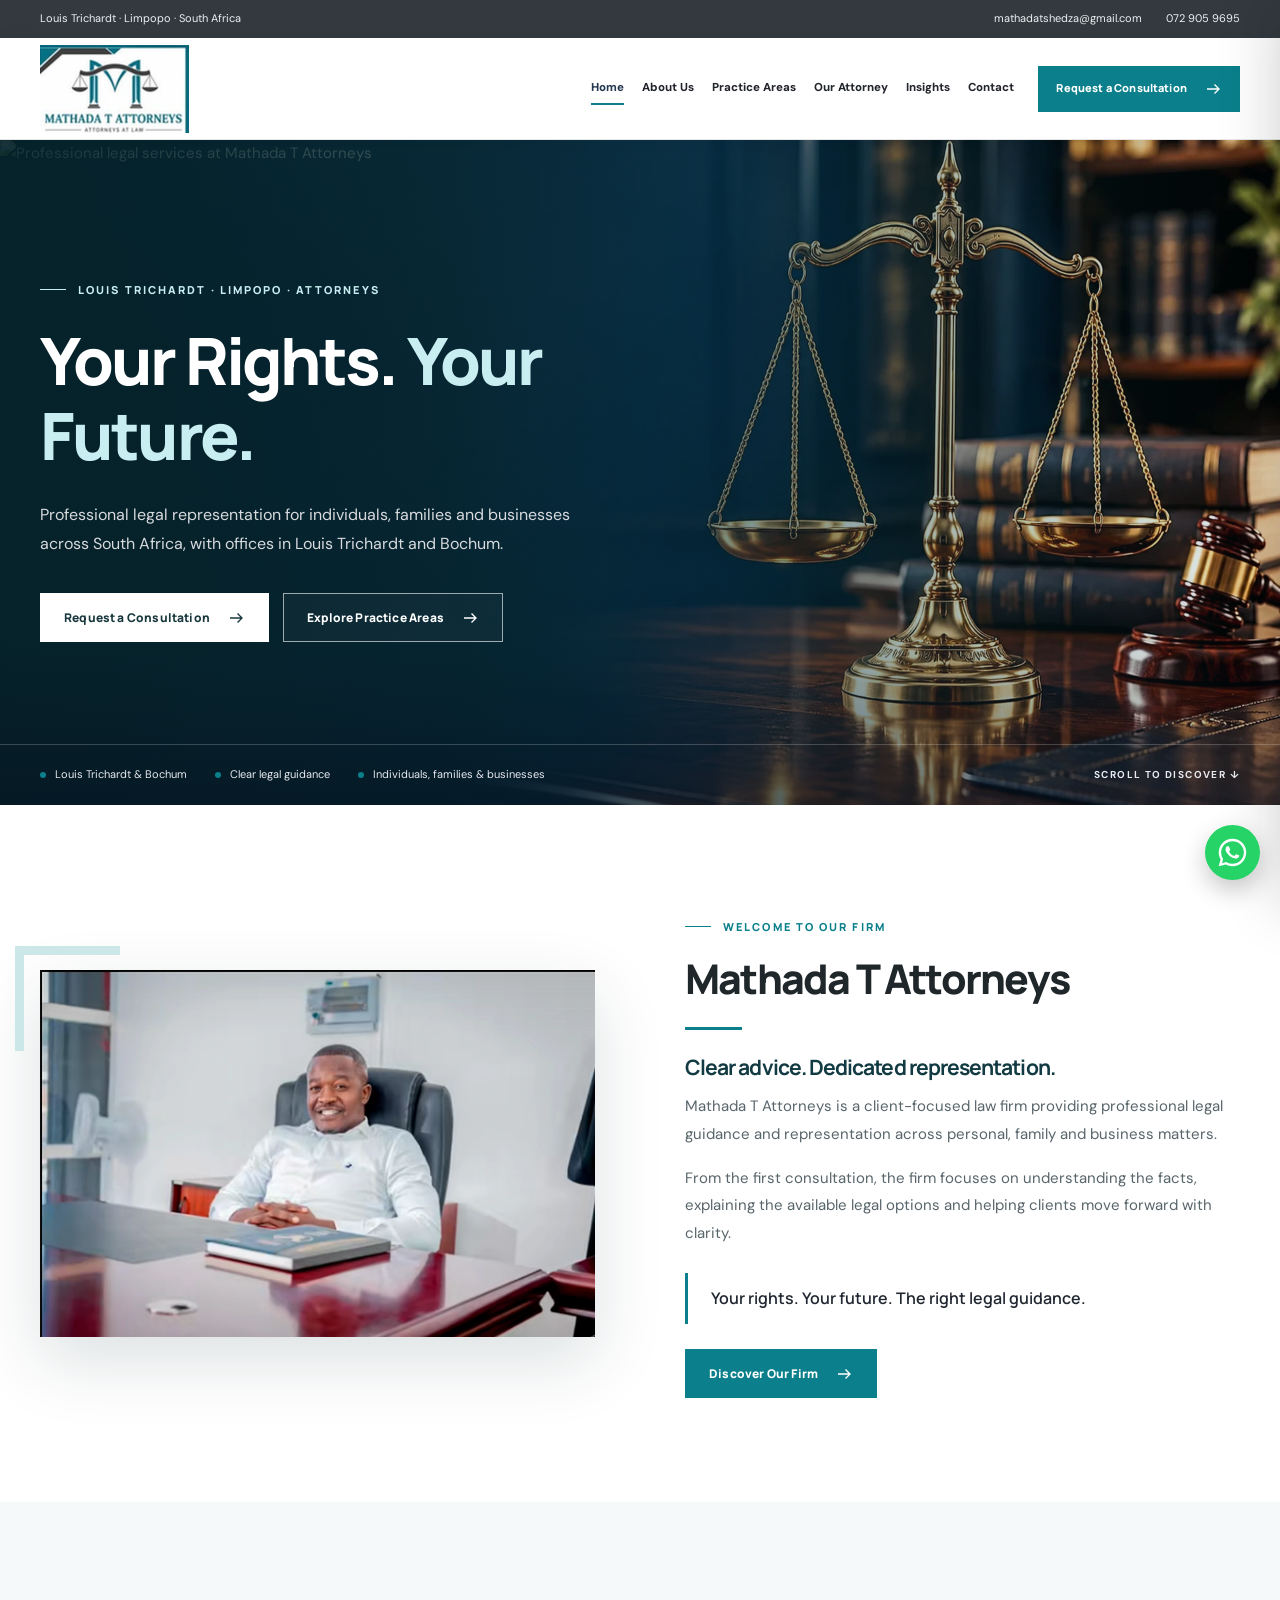
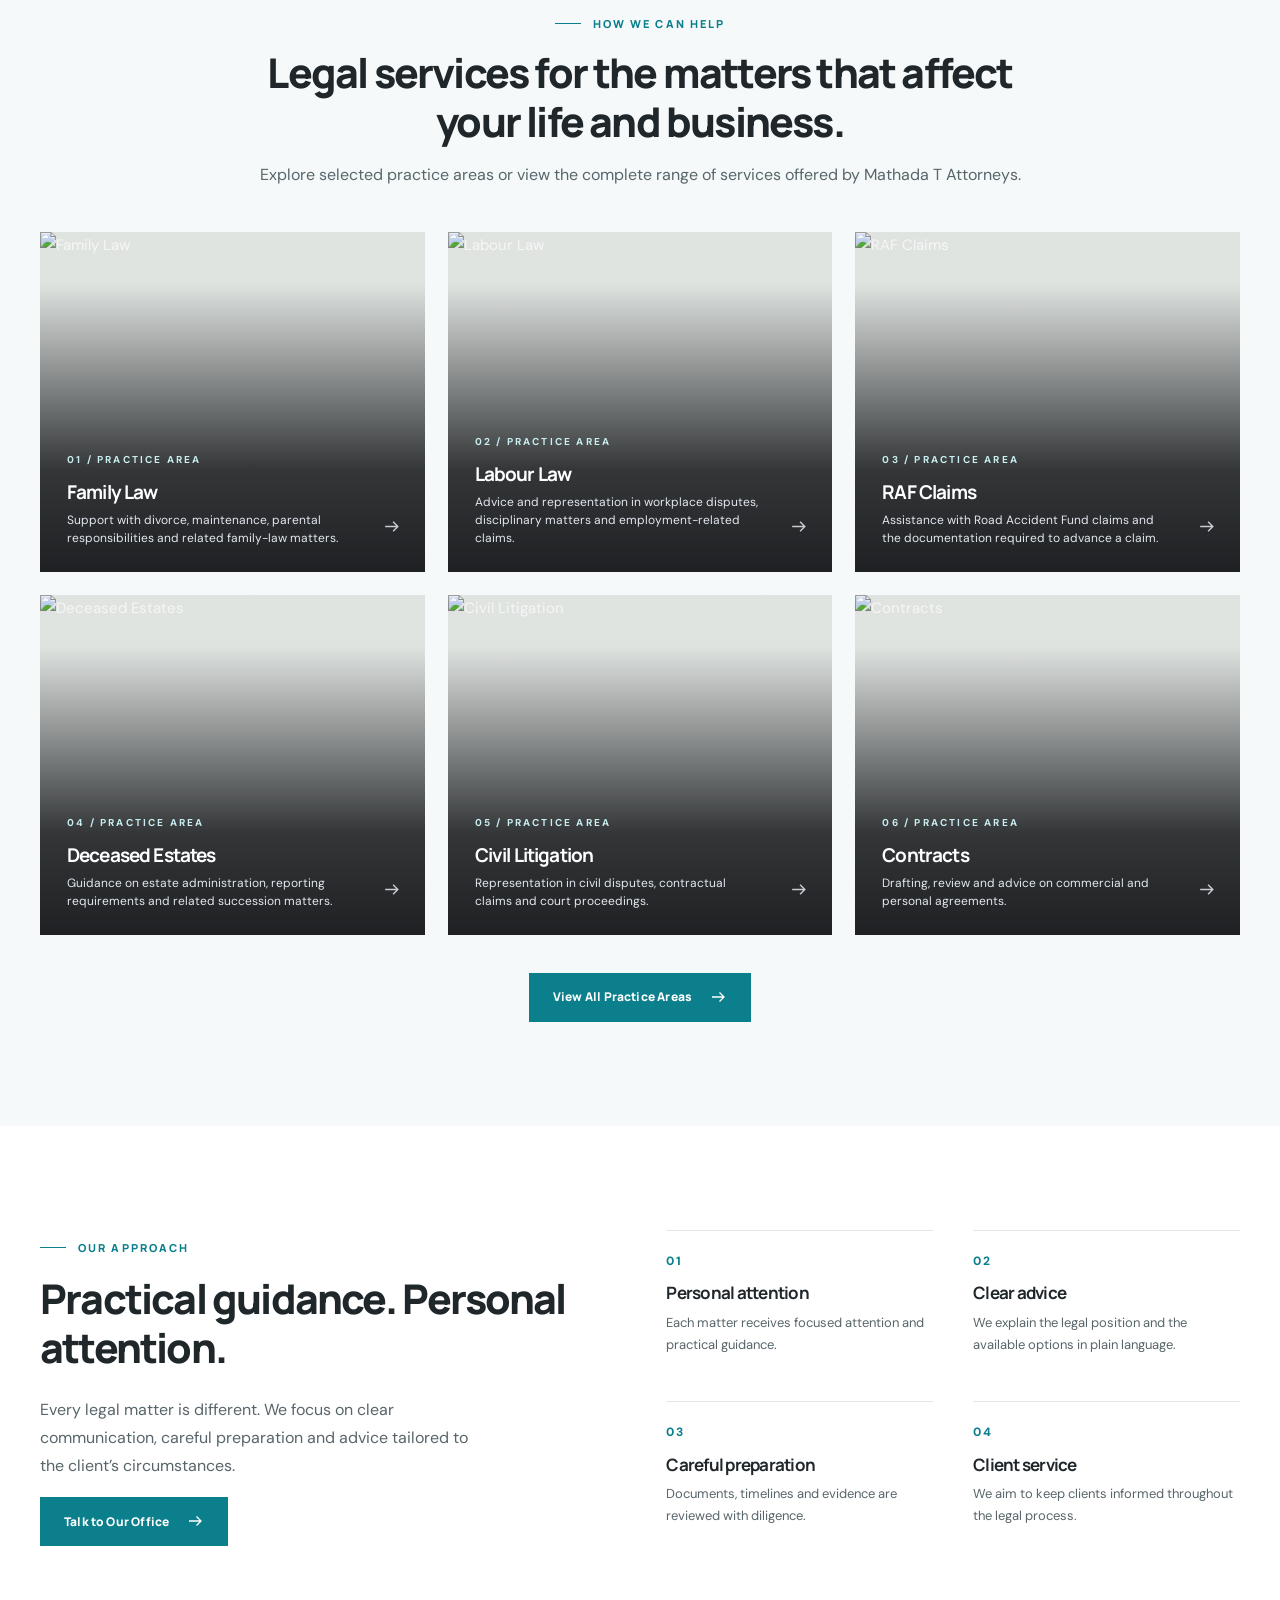
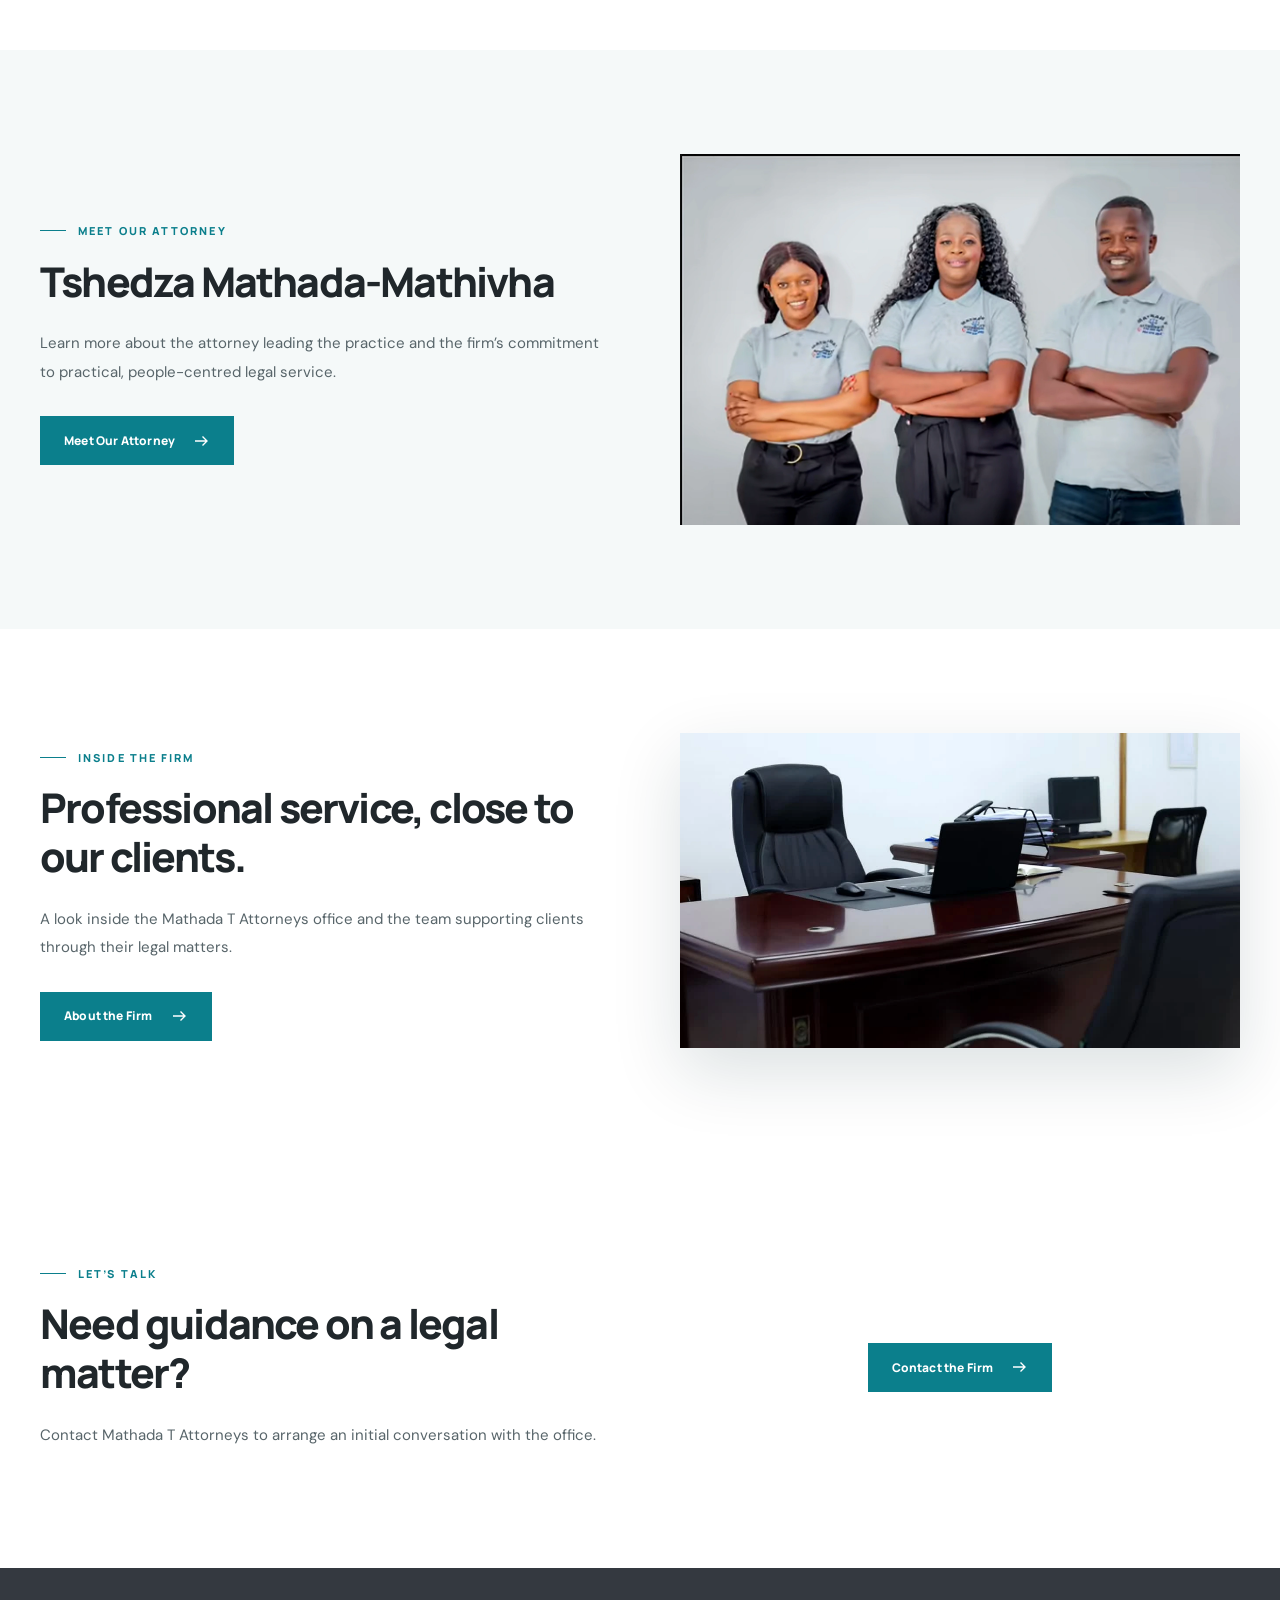
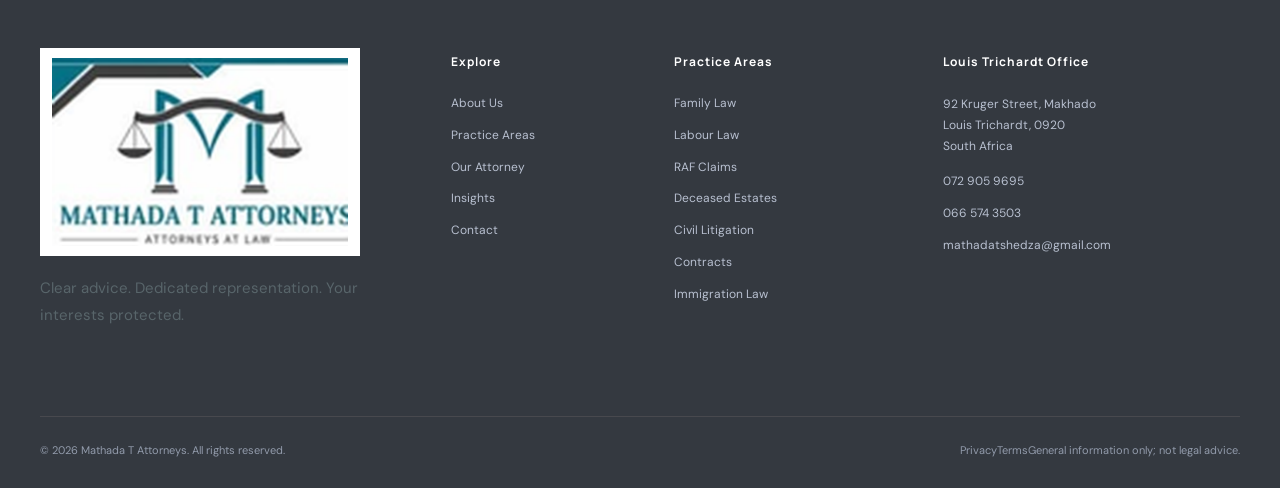
==== commit 963521ef: "Fix contact map, footer logo, social preview and mobile layout" ====
--- a/index.html
+++ b/index.html
@@ -1,9 +1,9 @@
 <!DOCTYPE html>
 
-<html lang="en-ZA"><head><meta charset="utf-8"/><meta content="width=device-width,initial-scale=1" name="viewport"/><meta content="#0a6974" name="theme-color"/><title>Mathada T Attorneys | Louis Trichardt &amp; Bochum</title><meta content="Professional legal representation for individuals, families and businesses across South Africa." name="description"/><meta content="noindex,follow,max-image-preview:large" name="robots"/><link href="https://mathada-t-attorneys-demo.vercel.app/" rel="canonical"/><meta content="Mathada T Attorneys | Louis Trichardt &amp; Bochum" property="og:title"/><meta content="Professional legal representation for individuals, families and businesses across South Africa." property="og:description"/><meta content="website" property="og:type"/><meta content="https://mathada-t-attorneys-demo.vercel.app/" property="og:url"/><meta content="https://mathada-t-attorneys-demo.vercel.app/assets/mathada-social-preview.jpg" property="og:image"/><meta content="1200" property="og:image:width"/><meta content="630" property="og:image:height"/><meta content="Mathada T Attorneys" property="og:image:alt"/><meta content="summary_large_image" name="twitter:card"/><meta content="https://mathada-t-attorneys-demo.vercel.app/assets/mathada-social-preview.jpg" name="twitter:image"/><link href="/assets/favicon.png" rel="icon" type="image/png"/><link href="https://fonts.googleapis.com" rel="preconnect"/><link crossorigin="" href="https://fonts.gstatic.com" rel="preconnect"/><link data-fonts="mathada" href="https://fonts.googleapis.com/css2?family=DM+Sans:wght@400;500;600;700&amp;family=Manrope:wght@400;500;600;700;800&amp;display=swap" rel="stylesheet"/><link href="/assets/site.css" rel="stylesheet"/><script defer="" src="/assets/site.js"></script><script type="application/ld+json">{"@context": "https://schema.org", "@type": "LegalService", "name": "Mathada T Attorneys", "url": "https://mathada-t-attorneys-demo.vercel.app/", "telephone": ["+27729059695", "+27665743503"], "email": "mathadatshedza@gmail.com", "address": {"@type": "PostalAddress", "streetAddress": "92 Kruger Street", "addressLocality": "Makhado, Louis Trichardt", "postalCode": "0920", "addressRegion": "Limpopo", "addressCountry": "ZA"}}</script><link href="https://images.pexels.com" rel="preconnect"/><link href="//images.pexels.com" rel="dns-prefetch"/></head><body><a class="skip-link" href="#main">Skip to content</a><div class="topbar"><div class="container topbar-inner"><span class="topbar-address">Louis Trichardt · Limpopo · South Africa</span><div class="topbar-links"><a href="mailto:mathadatshedza@gmail.com">mathadatshedza@gmail.com</a><a href="tel:+27729059695">072 905 9695</a></div></div></div><header class="nav-shell"><div class="container nav-inner"><a aria-label="Mathada T Attorneys homepage" class="brand" href="/"><img alt="Mathada T Attorneys logo" decoding="async" src="/assets/logo-header-fast.webp"/></a><nav aria-label="Main navigation" class="nav-links"><a aria-current="page" class="nav-link active" href="/">Home</a><a class="nav-link" href="/about/">About Us</a><a class="nav-link" href="/practice-areas/">Practice Areas</a><a class="nav-link" href="/our-attorney/">Our Attorney</a><a class="nav-link" href="/insights/">Insights</a><a class="nav-link" href="/contact/">Contact</a></nav><a class="btn btn-gold nav-cta" href="/contact/">Request a Consultation <svg aria-hidden="true" fill="none" height="18" stroke="currentColor" stroke-width="1.8" viewbox="0 0 24 24" width="18" xmlns="http://www.w3.org/2000/svg"><path d="M4 12h16m-6-6 6 6-6 6"></path></svg></a><button aria-controls="mobile-panel" aria-expanded="false" aria-label="Open navigation" class="menu-open" data-mobile-open="" type="button"><svg aria-hidden="true" fill="none" height="21" stroke="currentColor" stroke-width="2" viewbox="0 0 24 24" width="21"><path d="M4 7h16M4 12h16M4 17h16"></path></svg></button></div></header><div class="mobile-backdrop" id="mobile-backdrop"></div><nav aria-hidden="true" aria-label="Mobile navigation" class="mobile-panel" id="mobile-panel" inert=""><div class="mobile-head"><img alt="Mathada T Attorneys logo" decoding="async" loading="lazy" src="/assets/logo-header-fast.webp"/><button aria-label="Close navigation" data-mobile-close="" type="button"><svg aria-hidden="true" fill="none" height="20" stroke="currentColor" stroke-width="2" viewbox="0 0 24 24" width="20"><path d="M6 6l12 12M18 6L6 18"></path></svg></button></div><div class="mobile-links"><a href="/">Home</a><a href="/about/">About Us</a><a href="/practice-areas/">Practice Areas</a><a href="/our-attorney/">Our Attorney</a><a href="/insights/">Insights</a><a href="/contact/">Contact</a></div><a class="btn btn-gold mobile-cta" href="/contact/">Contact the Firm <svg aria-hidden="true" fill="none" height="18" stroke="currentColor" stroke-width="1.8" viewbox="0 0 24 24" width="18" xmlns="http://www.w3.org/2000/svg"><path d="M4 12h16m-6-6 6 6-6 6"></path></svg></a></nav><main id="main"><section class="hero"><picture class="hero-media" style="background-image:url('/assets/hero-home-unique.webp')"><img alt="Professional legal services at Mathada T Attorneys" class="hero-media-img" decoding="async" fetchpriority="high" onerror="this.onerror=null;this.src='/assets/hero-home-unique.webp'" sizes="100vw" src="https://images.pexels.com/photos/8111887/pexels-photo-8111887.jpeg?auto=compress&amp;cs=tinysrgb&amp;w=1600" srcset="https://images.pexels.com/photos/8111887/pexels-photo-8111887.jpeg?auto=compress&amp;cs=tinysrgb&amp;w=800 800w, https://images.pexels.com/photos/8111887/pexels-photo-8111887.jpeg?auto=compress&amp;cs=tinysrgb&amp;w=1200 1200w, https://images.pexels.com/photos/8111887/pexels-photo-8111887.jpeg?auto=compress&amp;cs=tinysrgb&amp;w=1600 1600w, https://images.pexels.com/photos/8111887/pexels-photo-8111887.jpeg?auto=compress&amp;cs=tinysrgb&amp;w=2400 2400w, https://images.pexels.com/photos/8111887/pexels-photo-8111887.jpeg?auto=compress&amp;cs=tinysrgb&amp;w=3840 3840w" style="object-position:center 42%"/></picture><div class="container hero-inner"><div class="hero-copy"><span class="eyebrow eyebrow-light">LOUIS TRICHARDT · LIMPOPO · ATTORNEYS</span><h1>Your Rights. <em>Your Future.</em></h1><p>Professional legal representation for individuals, families and businesses across South Africa, with offices in Louis Trichardt and Bochum.</p><div class="hero-actions"><a class="btn btn-gold" href="/contact/">Request a Consultation <svg aria-hidden="true" fill="none" height="18" stroke="currentColor" stroke-width="1.8" viewbox="0 0 24 24" width="18" xmlns="http://www.w3.org/2000/svg"><path d="M4 12h16m-6-6 6 6-6 6"></path></svg></a><a class="btn btn-outline" href="/practice-areas/">Explore Practice Areas <svg aria-hidden="true" fill="none" height="18" stroke="currentColor" stroke-width="1.8" viewbox="0 0 24 24" width="18" xmlns="http://www.w3.org/2000/svg"><path d="M4 12h16m-6-6 6 6-6 6"></path></svg></a></div></div></div><div class="hero-bottom"><div class="container hero-bottom-inner"><div class="hero-notes"><span>Louis Trichardt &amp; Bochum</span><span>Clear legal guidance</span><span>Individuals, families &amp; businesses</span></div><span class="scroll-cue">SCROLL TO DISCOVER ↓</span></div></div></section>
+<html lang="en-ZA"><head><meta charset="utf-8"/><meta content="width=device-width,initial-scale=1" name="viewport"/><meta content="#0a6974" name="theme-color"/><title>Mathada T Attorneys | Louis Trichardt &amp; Bochum</title><meta content="Professional legal representation for individuals, families and businesses across South Africa." name="description"/><meta content="noindex,follow,max-image-preview:large" name="robots"/><link href="https://mathada-t-attorneys-demo.vercel.app/" rel="canonical"/><meta content="Mathada T Attorneys | Louis Trichardt &amp; Bochum" property="og:title"/><meta content="Professional legal representation for individuals, families and businesses across South Africa." property="og:description"/><meta content="website" property="og:type"/><meta content="https://mathada-t-attorneys-demo.vercel.app/" property="og:url"/><meta content="https://mathada-t-attorneys-demo.vercel.app/social-preview-lawfirm-v3.jpg?v=3" property="og:image"/><meta content="1200" property="og:image:width"/><meta content="630" property="og:image:height"/><meta content="Mathada T Attorneys logo and attorney portrait" property="og:image:alt"/><meta content="summary_large_image" name="twitter:card"/><meta content="https://mathada-t-attorneys-demo.vercel.app/social-preview-lawfirm-v3.jpg?v=3" name="twitter:image"/><link href="/assets/favicon.png" rel="icon" type="image/png"/><link href="https://fonts.googleapis.com" rel="preconnect"/><link crossorigin="" href="https://fonts.gstatic.com" rel="preconnect"/><link data-fonts="mathada" href="https://fonts.googleapis.com/css2?family=DM+Sans:wght@400;500;600;700&amp;family=Manrope:wght@400;500;600;700;800&amp;display=swap" rel="stylesheet"/><link href="/assets/site.css" rel="stylesheet"/><script defer="" src="/assets/site.js"></script><script type="application/ld+json">{"@context": "https://schema.org", "@type": "LegalService", "name": "Mathada T Attorneys", "url": "https://mathada-t-attorneys-demo.vercel.app/", "telephone": ["+27729059695", "+27665743503"], "email": "mathadatshedza@gmail.com", "address": {"@type": "PostalAddress", "streetAddress": "92 Kruger Street", "addressLocality": "Makhado, Louis Trichardt", "postalCode": "0920", "addressRegion": "Limpopo", "addressCountry": "ZA"}}</script><link href="https://images.pexels.com" rel="preconnect"/><link href="//images.pexels.com" rel="dns-prefetch"/><meta content="https://mathada-t-attorneys-demo.vercel.app/social-preview-lawfirm-v3.jpg?v=3" property="og:image:url"/><meta content="https://mathada-t-attorneys-demo.vercel.app/social-preview-lawfirm-v3.jpg?v=3" property="og:image:secure_url"/><meta content="image/jpeg" property="og:image:type"/><meta content="Mathada T Attorneys logo and attorney portrait" name="twitter:image:alt"/><meta content="Mathada T Attorneys" property="og:site_name"/></head><body><a class="skip-link" href="#main">Skip to content</a><div class="topbar"><div class="container topbar-inner"><span class="topbar-address">Louis Trichardt · Limpopo · South Africa</span><div class="topbar-links"><a href="mailto:mathadatshedza@gmail.com">mathadatshedza@gmail.com</a><a href="tel:+27729059695">072 905 9695</a></div></div></div><header class="nav-shell"><div class="container nav-inner"><a aria-label="Mathada T Attorneys homepage" class="brand" href="/"><img alt="Mathada T Attorneys logo" decoding="async" src="/assets/logo-header-fast.webp"/></a><nav aria-label="Main navigation" class="nav-links"><a aria-current="page" class="nav-link active" href="/">Home</a><a class="nav-link" href="/about/">About Us</a><a class="nav-link" href="/practice-areas/">Practice Areas</a><a class="nav-link" href="/our-attorney/">Our Attorney</a><a class="nav-link" href="/insights/">Insights</a><a class="nav-link" href="/contact/">Contact</a></nav><a class="btn btn-gold nav-cta" href="/contact/">Request a Consultation <svg aria-hidden="true" fill="none" height="18" stroke="currentColor" stroke-width="1.8" viewbox="0 0 24 24" width="18" xmlns="http://www.w3.org/2000/svg"><path d="M4 12h16m-6-6 6 6-6 6"></path></svg></a><button aria-controls="mobile-panel" aria-expanded="false" aria-label="Open navigation" class="menu-open" data-mobile-open="" type="button"><svg aria-hidden="true" fill="none" height="21" stroke="currentColor" stroke-width="2" viewbox="0 0 24 24" width="21"><path d="M4 7h16M4 12h16M4 17h16"></path></svg></button></div></header><div class="mobile-backdrop" id="mobile-backdrop"></div><nav aria-hidden="true" aria-label="Mobile navigation" class="mobile-panel" id="mobile-panel" inert=""><div class="mobile-head"><img alt="Mathada T Attorneys logo" decoding="async" loading="lazy" src="/assets/logo-header-fast.webp"/><button aria-label="Close navigation" data-mobile-close="" type="button"><svg aria-hidden="true" fill="none" height="20" stroke="currentColor" stroke-width="2" viewbox="0 0 24 24" width="20"><path d="M6 6l12 12M18 6L6 18"></path></svg></button></div><div class="mobile-links"><a href="/">Home</a><a href="/about/">About Us</a><a href="/practice-areas/">Practice Areas</a><a href="/our-attorney/">Our Attorney</a><a href="/insights/">Insights</a><a href="/contact/">Contact</a></div><a class="btn btn-gold mobile-cta" href="/contact/">Contact the Firm <svg aria-hidden="true" fill="none" height="18" stroke="currentColor" stroke-width="1.8" viewbox="0 0 24 24" width="18" xmlns="http://www.w3.org/2000/svg"><path d="M4 12h16m-6-6 6 6-6 6"></path></svg></a></nav><main id="main"><section class="hero"><picture class="hero-media" style="background-image:url('/assets/hero-home-unique.webp')"><img alt="Professional legal services at Mathada T Attorneys" class="hero-media-img" decoding="async" fetchpriority="high" onerror="this.onerror=null;this.src='/assets/hero-home-unique.webp'" sizes="100vw" src="https://images.pexels.com/photos/8111887/pexels-photo-8111887.jpeg?auto=compress&amp;cs=tinysrgb&amp;w=1600" srcset="https://images.pexels.com/photos/8111887/pexels-photo-8111887.jpeg?auto=compress&amp;cs=tinysrgb&amp;w=800 800w, https://images.pexels.com/photos/8111887/pexels-photo-8111887.jpeg?auto=compress&amp;cs=tinysrgb&amp;w=1200 1200w, https://images.pexels.com/photos/8111887/pexels-photo-8111887.jpeg?auto=compress&amp;cs=tinysrgb&amp;w=1600 1600w, https://images.pexels.com/photos/8111887/pexels-photo-8111887.jpeg?auto=compress&amp;cs=tinysrgb&amp;w=2400 2400w, https://images.pexels.com/photos/8111887/pexels-photo-8111887.jpeg?auto=compress&amp;cs=tinysrgb&amp;w=3840 3840w" style="object-position:center 42%"/></picture><div class="container hero-inner"><div class="hero-copy"><span class="eyebrow eyebrow-light">LOUIS TRICHARDT · LIMPOPO · ATTORNEYS</span><h1>Your Rights. <em>Your Future.</em></h1><p>Professional legal representation for individuals, families and businesses across South Africa, with offices in Louis Trichardt and Bochum.</p><div class="hero-actions"><a class="btn btn-gold" href="/contact/">Request a Consultation <svg aria-hidden="true" fill="none" height="18" stroke="currentColor" stroke-width="1.8" viewbox="0 0 24 24" width="18" xmlns="http://www.w3.org/2000/svg"><path d="M4 12h16m-6-6 6 6-6 6"></path></svg></a><a class="btn btn-outline" href="/practice-areas/">Explore Practice Areas <svg aria-hidden="true" fill="none" height="18" stroke="currentColor" stroke-width="1.8" viewbox="0 0 24 24" width="18" xmlns="http://www.w3.org/2000/svg"><path d="M4 12h16m-6-6 6 6-6 6"></path></svg></a></div></div></div><div class="hero-bottom"><div class="container hero-bottom-inner"><div class="hero-notes"><span>Louis Trichardt &amp; Bochum</span><span>Clear legal guidance</span><span>Individuals, families &amp; businesses</span></div><span class="scroll-cue">SCROLL TO DISCOVER ↓</span></div></div></section>
 <section class="section"><div class="container"><div class="intro-grid"><div class="intro-picture"><img alt="Mathada T Attorneys office" decoding="async" loading="lazy" src="/assets/principal-office-xl.webp" style="width:100%;height:auto;max-height:none;object-fit:contain;object-position:center top;"/></div><div class="intro-copy"><span class="eyebrow">WELCOME TO OUR FIRM</span><h2>Mathada T Attorneys</h2><div class="accent-line"></div><h3>Clear advice. Dedicated representation.</h3><p>Mathada T Attorneys is a client-focused law firm providing professional legal guidance and representation across personal, family and business matters.</p><p>From the first consultation, the firm focuses on understanding the facts, explaining the available legal options and helping clients move forward with clarity.</p><blockquote>Your rights. Your future. The right legal guidance.</blockquote><a class="btn btn-gold" href="/about/">Discover Our Firm <svg aria-hidden="true" fill="none" height="18" stroke="currentColor" stroke-width="1.8" viewbox="0 0 24 24" width="18" xmlns="http://www.w3.org/2000/svg"><path d="M4 12h16m-6-6 6 6-6 6"></path></svg></a></div></div></div></section>
 <section class="section cream"><div class="container"><div class="section-heading centered"><span class="eyebrow">HOW WE CAN HELP</span><h2>Legal services for the matters that affect your life and business.</h2><p>Explore selected practice areas or view the complete range of services offered by Mathada T Attorneys.</p></div><div class="practice-grid"><a class="practice-card" href="/practice-areas/#family-law"><img alt="Family Law" decoding="async" loading="lazy" onerror="this.onerror=null;this.src='/assets/legal-intro-property-stock.webp'" sizes="(max-width: 720px) 100vw, (max-width: 1050px) 50vw, 33vw" src="https://images.pexels.com/photos/7875843/pexels-photo-7875843.jpeg?auto=compress&amp;cs=tinysrgb&amp;w=960" srcset="https://images.pexels.com/photos/7875843/pexels-photo-7875843.jpeg?auto=compress&amp;cs=tinysrgb&amp;w=480 480w, https://images.pexels.com/photos/7875843/pexels-photo-7875843.jpeg?auto=compress&amp;cs=tinysrgb&amp;w=720 720w, https://images.pexels.com/photos/7875843/pexels-photo-7875843.jpeg?auto=compress&amp;cs=tinysrgb&amp;w=960 960w, https://images.pexels.com/photos/7875843/pexels-photo-7875843.jpeg?auto=compress&amp;cs=tinysrgb&amp;w=1400 1400w"/><div class="practice-shade"></div><div class="practice-card-text"><span class="card-number">01 / PRACTICE AREA</span><h3>Family Law</h3><p>Support with divorce, maintenance, parental responsibilities and related family-law matters.</p></div><span class="card-arrow"><svg aria-hidden="true" fill="none" height="18" stroke="currentColor" stroke-width="1.8" viewbox="0 0 24 24" width="18" xmlns="http://www.w3.org/2000/svg"><path d="M4 12h16m-6-6 6 6-6 6"></path></svg></span></a><a class="practice-card" href="/practice-areas/#labour-law"><img alt="Labour Law" decoding="async" loading="lazy" onerror="this.onerror=null;this.src='/assets/intro-legal-documents-stock.webp'" sizes="(max-width: 720px) 100vw, (max-width: 1050px) 50vw, 33vw" src="https://images.pexels.com/photos/5060999/pexels-photo-5060999.jpeg?auto=compress&amp;cs=tinysrgb&amp;w=960" srcset="https://images.pexels.com/photos/5060999/pexels-photo-5060999.jpeg?auto=compress&amp;cs=tinysrgb&amp;w=480 480w, https://images.pexels.com/photos/5060999/pexels-photo-5060999.jpeg?auto=compress&amp;cs=tinysrgb&amp;w=720 720w, https://images.pexels.com/photos/5060999/pexels-photo-5060999.jpeg?auto=compress&amp;cs=tinysrgb&amp;w=960 960w, https://images.pexels.com/photos/5060999/pexels-photo-5060999.jpeg?auto=compress&amp;cs=tinysrgb&amp;w=1400 1400w"/><div class="practice-shade"></div><div class="practice-card-text"><span class="card-number">02 / PRACTICE AREA</span><h3>Labour Law</h3><p>Advice and representation in workplace disputes, disciplinary matters and employment-related claims.</p></div><span class="card-arrow"><svg aria-hidden="true" fill="none" height="18" stroke="currentColor" stroke-width="1.8" viewbox="0 0 24 24" width="18" xmlns="http://www.w3.org/2000/svg"><path d="M4 12h16m-6-6 6 6-6 6"></path></svg></span></a><a class="practice-card" href="/practice-areas/#raf-claims"><img alt="RAF Claims" decoding="async" loading="lazy" onerror="this.onerror=null;this.src='/assets/hero-home-gold-scales.webp'" sizes="(max-width: 720px) 100vw, (max-width: 1050px) 50vw, 33vw" src="https://images.pexels.com/photos/5647651/pexels-photo-5647651.jpeg?auto=compress&amp;cs=tinysrgb&amp;w=960" srcset="https://images.pexels.com/photos/5647651/pexels-photo-5647651.jpeg?auto=compress&amp;cs=tinysrgb&amp;w=480 480w, https://images.pexels.com/photos/5647651/pexels-photo-5647651.jpeg?auto=compress&amp;cs=tinysrgb&amp;w=720 720w, https://images.pexels.com/photos/5647651/pexels-photo-5647651.jpeg?auto=compress&amp;cs=tinysrgb&amp;w=960 960w, https://images.pexels.com/photos/5647651/pexels-photo-5647651.jpeg?auto=compress&amp;cs=tinysrgb&amp;w=1400 1400w"/><div class="practice-shade"></div><div class="practice-card-text"><span class="card-number">03 / PRACTICE AREA</span><h3>RAF Claims</h3><p>Assistance with Road Accident Fund claims and the documentation required to advance a claim.</p></div><span class="card-arrow"><svg aria-hidden="true" fill="none" height="18" stroke="currentColor" stroke-width="1.8" viewbox="0 0 24 24" width="18" xmlns="http://www.w3.org/2000/svg"><path d="M4 12h16m-6-6 6 6-6 6"></path></svg></span></a><a class="practice-card" href="/practice-areas/#deceased-estates"><img alt="Deceased Estates" decoding="async" loading="lazy" onerror="this.onerror=null;this.src='/assets/hero-practice-areas-unique.webp'" sizes="(max-width: 720px) 100vw, (max-width: 1050px) 50vw, 33vw" src="https://images.pexels.com/photos/8111817/pexels-photo-8111817.jpeg?auto=compress&amp;cs=tinysrgb&amp;w=960" srcset="https://images.pexels.com/photos/8111817/pexels-photo-8111817.jpeg?auto=compress&amp;cs=tinysrgb&amp;w=480 480w, https://images.pexels.com/photos/8111817/pexels-photo-8111817.jpeg?auto=compress&amp;cs=tinysrgb&amp;w=720 720w, https://images.pexels.com/photos/8111817/pexels-photo-8111817.jpeg?auto=compress&amp;cs=tinysrgb&amp;w=960 960w, https://images.pexels.com/photos/8111817/pexels-photo-8111817.jpeg?auto=compress&amp;cs=tinysrgb&amp;w=1400 1400w"/><div class="practice-shade"></div><div class="practice-card-text"><span class="card-number">04 / PRACTICE AREA</span><h3>Deceased Estates</h3><p>Guidance on estate administration, reporting requirements and related succession matters.</p></div><span class="card-arrow"><svg aria-hidden="true" fill="none" height="18" stroke="currentColor" stroke-width="1.8" viewbox="0 0 24 24" width="18" xmlns="http://www.w3.org/2000/svg"><path d="M4 12h16m-6-6 6 6-6 6"></path></svg></span></a><a class="practice-card" href="/practice-areas/#civil-litigation"><img alt="Civil Litigation" decoding="async" loading="lazy" onerror="this.onerror=null;this.src='/assets/hero-about-stock.webp'" sizes="(max-width: 720px) 100vw, (max-width: 1050px) 50vw, 33vw" src="https://images.pexels.com/photos/7841810/pexels-photo-7841810.jpeg?auto=compress&amp;cs=tinysrgb&amp;w=960" srcset="https://images.pexels.com/photos/7841810/pexels-photo-7841810.jpeg?auto=compress&amp;cs=tinysrgb&amp;w=480 480w, https://images.pexels.com/photos/7841810/pexels-photo-7841810.jpeg?auto=compress&amp;cs=tinysrgb&amp;w=720 720w, https://images.pexels.com/photos/7841810/pexels-photo-7841810.jpeg?auto=compress&amp;cs=tinysrgb&amp;w=960 960w, https://images.pexels.com/photos/7841810/pexels-photo-7841810.jpeg?auto=compress&amp;cs=tinysrgb&amp;w=1400 1400w"/><div class="practice-shade"></div><div class="practice-card-text"><span class="card-number">05 / PRACTICE AREA</span><h3>Civil Litigation</h3><p>Representation in civil disputes, contractual claims and court proceedings.</p></div><span class="card-arrow"><svg aria-hidden="true" fill="none" height="18" stroke="currentColor" stroke-width="1.8" viewbox="0 0 24 24" width="18" xmlns="http://www.w3.org/2000/svg"><path d="M4 12h16m-6-6 6 6-6 6"></path></svg></span></a><a class="practice-card" href="/practice-areas/#contracts"><img alt="Contracts" decoding="async" loading="lazy" onerror="this.onerror=null;this.src='/assets/hero-practice-silver-scales.webp'" sizes="(max-width: 720px) 100vw, (max-width: 1050px) 50vw, 33vw" src="https://images.pexels.com/photos/8731032/pexels-photo-8731032.jpeg?auto=compress&amp;cs=tinysrgb&amp;w=960" srcset="https://images.pexels.com/photos/8731032/pexels-photo-8731032.jpeg?auto=compress&amp;cs=tinysrgb&amp;w=480 480w, https://images.pexels.com/photos/8731032/pexels-photo-8731032.jpeg?auto=compress&amp;cs=tinysrgb&amp;w=720 720w, https://images.pexels.com/photos/8731032/pexels-photo-8731032.jpeg?auto=compress&amp;cs=tinysrgb&amp;w=960 960w, https://images.pexels.com/photos/8731032/pexels-photo-8731032.jpeg?auto=compress&amp;cs=tinysrgb&amp;w=1400 1400w"/><div class="practice-shade"></div><div class="practice-card-text"><span class="card-number">06 / PRACTICE AREA</span><h3>Contracts</h3><p>Drafting, review and advice on commercial and personal agreements.</p></div><span class="card-arrow"><svg aria-hidden="true" fill="none" height="18" stroke="currentColor" stroke-width="1.8" viewbox="0 0 24 24" width="18" xmlns="http://www.w3.org/2000/svg"><path d="M4 12h16m-6-6 6 6-6 6"></path></svg></span></a></div><div class="section-action centered"><a class="btn btn-gold" href="/practice-areas/">View All Practice Areas <svg aria-hidden="true" fill="none" height="18" stroke="currentColor" stroke-width="1.8" viewbox="0 0 24 24" width="18" xmlns="http://www.w3.org/2000/svg"><path d="M4 12h16m-6-6 6 6-6 6"></path></svg></a></div></div></section>
 <section class="section"><div class="container"><div class="purpose-grid"><div><span class="eyebrow">OUR APPROACH</span><h2>Practical guidance. Personal attention.</h2><p>Every legal matter is different. We focus on clear communication, careful preparation and advice tailored to the client’s circumstances.</p><a class="btn btn-gold" href="/contact/">Talk to Our Office <svg aria-hidden="true" fill="none" height="18" stroke="currentColor" stroke-width="1.8" viewbox="0 0 24 24" width="18" xmlns="http://www.w3.org/2000/svg"><path d="M4 12h16m-6-6 6 6-6 6"></path></svg></a></div><div class="value-grid"><div><span>01</span><h3>Personal attention</h3><p>Each matter receives focused attention and practical guidance.</p></div><div><span>02</span><h3>Clear advice</h3><p>We explain the legal position and the available options in plain language.</p></div><div><span>03</span><h3>Careful preparation</h3><p>Documents, timelines and evidence are reviewed with diligence.</p></div><div><span>04</span><h3>Client service</h3><p>We aim to keep clients informed throughout the legal process.</p></div></div></div></div></section>
 <section class="section cream"><div class="container"><div class="two-column"><div><span class="eyebrow">MEET OUR ATTORNEY</span><h2>Tshedza Mathada-Mathivha</h2><p>Learn more about the attorney leading the practice and the firm’s commitment to practical, people-centred legal service.</p><a class="btn btn-gold" href="/our-attorney/">Meet Our Attorney <svg aria-hidden="true" fill="none" height="18" stroke="currentColor" stroke-width="1.8" viewbox="0 0 24 24" width="18" xmlns="http://www.w3.org/2000/svg"><path d="M4 12h16m-6-6 6 6-6 6"></path></svg></a></div><div class="photo-frame"><img alt="Mathada T Attorneys team" decoding="async" loading="lazy" src="/assets/team-xl.webp"/></div></div></div></section>
 <section class="section"><div class="container"><div class="two-column"><div><span class="eyebrow">INSIDE THE FIRM</span><h2>Professional service, close to our clients.</h2><p>A look inside the Mathada T Attorneys office and the team supporting clients through their legal matters.</p><a class="btn btn-gold" href="/about/">About the Firm <svg aria-hidden="true" fill="none" height="18" stroke="currentColor" stroke-width="1.8" viewbox="0 0 24 24" width="18" xmlns="http://www.w3.org/2000/svg"><path d="M4 12h16m-6-6 6 6-6 6"></path></svg></a></div><div class="video-frame"><video aria-label="Mathada T Attorneys office video" autoplay="" class="ambient-video" data-src="/assets/video/office-tour.mp4" loop="" muted="" playsinline="" poster="/assets/video-office-tour.webp" preload="none"></video></div></div></div></section>
-<section class="section"><div class="container"><div class="two-column"><div><span class="eyebrow">LET’S TALK</span><h2>Need guidance on a legal matter?</h2><p>Contact Mathada T Attorneys to arrange an initial conversation with the office.</p></div><div class="centered"><a class="btn btn-gold" href="/contact/">Contact the Firm <svg aria-hidden="true" fill="none" height="18" stroke="currentColor" stroke-width="1.8" viewbox="0 0 24 24" width="18" xmlns="http://www.w3.org/2000/svg"><path d="M4 12h16m-6-6 6 6-6 6"></path></svg></a></div></div></div></section></main><footer class="site-footer"><div class="container"><div class="footer-grid"><div><a class="footer-logo" href="/"><img alt="Mathada T Attorneys logo" decoding="async" loading="lazy" src="/assets/logo-footer-fast.webp"/></a><p>Clear advice. Dedicated representation. Your interests protected.</p></div><div><h3>Explore</h3><div class="footer-links"><a href="/about/">About Us</a><a href="/practice-areas/">Practice Areas</a><a href="/our-attorney/">Our Attorney</a><a href="/insights/">Insights</a><a href="/contact/">Contact</a></div></div><div><h3>Practice Areas</h3><div class="footer-links"><a href="/practice-areas/#family-law">Family Law</a><a href="/practice-areas/#labour-law">Labour Law</a><a href="/practice-areas/#raf-claims">RAF Claims</a><a href="/practice-areas/#deceased-estates">Deceased Estates</a><a href="/practice-areas/#civil-litigation">Civil Litigation</a><a href="/practice-areas/#contracts">Contracts</a><a href="/practice-areas/#immigration">Immigration Law</a></div></div><div class="footer-location"><h3>Louis Trichardt Office</h3><address>92 Kruger Street, Makhado<br/>Louis Trichardt, 0920<br/>South Africa</address><div class="footer-links" style="margin-top:15px"><a href="tel:+27729059695">072 905 9695</a><a href="tel:+27665743503">066 574 3503</a><a href="mailto:mathadatshedza@gmail.com">mathadatshedza@gmail.com</a></div></div></div><div class="footer-bottom"><span>© 2026 Mathada T Attorneys. All rights reserved.</span><span class="footer-legal"><a href="/privacy/">Privacy</a><a href="/terms/">Terms</a><span>General information only; not legal advice.</span></span></div></div></footer><a aria-label="WhatsApp Mathada T Attorneys" class="floating-whatsapp" href="https://wa.me/27729059695?text=Hello%2C%20I%20would%20like%20to%20request%20a%20legal%20consultation." rel="noopener noreferrer" target="_blank" title="WhatsApp Mathada T Attorneys"><svg aria-hidden="true" viewbox="0 0 32 32" xmlns="http://www.w3.org/2000/svg"><path d="M16 .8C7.61.8.8 7.59.8 15.98c0 2.69.7 5.31 2.03 7.62L.7 31.3l7.91-2.08a15.15 15.15 0 0 0 7.37 1.88h.01c8.38 0 15.2-6.82 15.2-15.2 0-4.06-1.58-7.88-4.46-10.76A15.07 15.07 0 0 0 16 .8Zm0 27.73a12.54 12.54 0 0 1-6.39-1.75l-.46-.27-4.7 1.23 1.25-4.58-.3-.47a12.5 12.5 0 0 1-1.93-6.7C3.47 9.08 9.08 3.47 16 3.47a12.45 12.45 0 0 1 8.87 3.68 12.48 12.48 0 0 1 3.67 8.86c0 6.91-5.62 12.52-12.54 12.52Zm6.88-9.38c-.38-.19-2.23-1.1-2.58-1.23-.34-.13-.59-.19-.84.19s-.96 1.23-1.18 1.49-.44.29-.82.1a10.32 10.32 0 0 1-3.04-1.88 11.39 11.39 0 0 1-2.1-2.61c-.22-.38-.02-.58.16-.77.17-.17.38-.44.57-.66s.25-.38.38-.63.06-.47-.03-.66c-.1-.19-.85-2.04-1.16-2.8-.3-.74-.61-.64-.84-.65l-.71-.01c-.25 0-.66.1-1.01.47-.34.38-1.32 1.29-1.32 3.13s1.35 3.62 1.53 3.87a14.37 14.37 0 0 0 5.51 4.89c1.03.45 1.84.72 2.48.93 1.04.33 1.98.29 2.72.18.83-.13 2.23-.91 2.55-1.79.31-.88.31-1.64.22-1.8-.09-.16-.34-.25-.72-.44Z" fill="currentColor"></path></svg><span aria-hidden="true" class="whatsapp-tooltip">WhatsApp Us</span></a><button aria-label="Back to top" class="scroll-top" title="Back to top" type="button"><svg aria-hidden="true" fill="none" height="18" stroke="currentColor" stroke-width="2" viewbox="0 0 24 24" width="18"><path d="M12 19V5m-6 6 6-6 6 6"></path></svg></button></body></html>+<section class="section"><div class="container"><div class="two-column"><div><span class="eyebrow">LET’S TALK</span><h2>Need guidance on a legal matter?</h2><p>Contact Mathada T Attorneys to arrange an initial conversation with the office.</p></div><div class="centered"><a class="btn btn-gold" href="/contact/">Contact the Firm <svg aria-hidden="true" fill="none" height="18" stroke="currentColor" stroke-width="1.8" viewbox="0 0 24 24" width="18" xmlns="http://www.w3.org/2000/svg"><path d="M4 12h16m-6-6 6 6-6 6"></path></svg></a></div></div></div></section></main><footer class="site-footer"><div class="container"><div class="footer-grid"><div><a class="footer-logo" href="/"><img alt="Mathada T Attorneys logo" decoding="async" loading="lazy" sizes="(max-width: 600px) 220px, 300px" src="/assets/logo-footer-hq.png" srcset="/assets/logo-footer-hq-1536.png 1536w, /assets/logo-footer-hq.png 3072w"/></a><p>Clear advice. Dedicated representation. Your interests protected.</p></div><div><h3>Explore</h3><div class="footer-links"><a href="/about/">About Us</a><a href="/practice-areas/">Practice Areas</a><a href="/our-attorney/">Our Attorney</a><a href="/insights/">Insights</a><a href="/contact/">Contact</a></div></div><div><h3>Practice Areas</h3><div class="footer-links"><a href="/practice-areas/#family-law">Family Law</a><a href="/practice-areas/#labour-law">Labour Law</a><a href="/practice-areas/#raf-claims">RAF Claims</a><a href="/practice-areas/#deceased-estates">Deceased Estates</a><a href="/practice-areas/#civil-litigation">Civil Litigation</a><a href="/practice-areas/#contracts">Contracts</a><a href="/practice-areas/#immigration">Immigration Law</a></div></div><div class="footer-location"><h3>Louis Trichardt Office</h3><address>92 Kruger Street, Makhado<br/>Louis Trichardt, 0920<br/>South Africa</address><div class="footer-links" style="margin-top:15px"><a href="tel:+27729059695">072 905 9695</a><a href="tel:+27665743503">066 574 3503</a><a href="mailto:mathadatshedza@gmail.com">mathadatshedza@gmail.com</a></div></div></div><div class="footer-bottom"><span>© 2026 Mathada T Attorneys. All rights reserved.</span><span class="footer-legal"><a href="/privacy/">Privacy</a><a href="/terms/">Terms</a><span>General information only; not legal advice.</span></span></div></div></footer><a aria-label="WhatsApp Mathada T Attorneys" class="floating-whatsapp" href="https://wa.me/27729059695?text=Hello%2C%20I%20would%20like%20to%20request%20a%20legal%20consultation." rel="noopener noreferrer" target="_blank" title="WhatsApp Mathada T Attorneys"><svg aria-hidden="true" viewbox="0 0 32 32" xmlns="http://www.w3.org/2000/svg"><path d="M16 .8C7.61.8.8 7.59.8 15.98c0 2.69.7 5.31 2.03 7.62L.7 31.3l7.91-2.08a15.15 15.15 0 0 0 7.37 1.88h.01c8.38 0 15.2-6.82 15.2-15.2 0-4.06-1.58-7.88-4.46-10.76A15.07 15.07 0 0 0 16 .8Zm0 27.73a12.54 12.54 0 0 1-6.39-1.75l-.46-.27-4.7 1.23 1.25-4.58-.3-.47a12.5 12.5 0 0 1-1.93-6.7C3.47 9.08 9.08 3.47 16 3.47a12.45 12.45 0 0 1 8.87 3.68 12.48 12.48 0 0 1 3.67 8.86c0 6.91-5.62 12.52-12.54 12.52Zm6.88-9.38c-.38-.19-2.23-1.1-2.58-1.23-.34-.13-.59-.19-.84.19s-.96 1.23-1.18 1.49-.44.29-.82.1a10.32 10.32 0 0 1-3.04-1.88 11.39 11.39 0 0 1-2.1-2.61c-.22-.38-.02-.58.16-.77.17-.17.38-.44.57-.66s.25-.38.38-.63.06-.47-.03-.66c-.1-.19-.85-2.04-1.16-2.8-.3-.74-.61-.64-.84-.65l-.71-.01c-.25 0-.66.1-1.01.47-.34.38-1.32 1.29-1.32 3.13s1.35 3.62 1.53 3.87a14.37 14.37 0 0 0 5.51 4.89c1.03.45 1.84.72 2.48.93 1.04.33 1.98.29 2.72.18.83-.13 2.23-.91 2.55-1.79.31-.88.31-1.64.22-1.8-.09-.16-.34-.25-.72-.44Z" fill="currentColor"></path></svg><span aria-hidden="true" class="whatsapp-tooltip">WhatsApp Us</span></a><button aria-label="Back to top" class="scroll-top" title="Back to top" type="button"><svg aria-hidden="true" fill="none" height="18" stroke="currentColor" stroke-width="2" viewbox="0 0 24 24" width="18"><path d="M12 19V5m-6 6 6-6 6 6"></path></svg></button></body></html>
--- a/assets/site.css
+++ b/assets/site.css
@@ -211,3 +211,61 @@
 .hero-media-img{display:block;width:100%;height:100%;object-fit:cover}
 .practice-card img{background:#e8ece9}
 .map-wrap iframe{background:#eef1ee}
+
+
+/* === FINAL CONTACT / SOCIAL / MOBILE QA OVERRIDES === */
+html,body{max-width:100%;overflow-x:hidden}
+img,video,iframe{max-width:100%}
+.footer-logo{background:#fff!important;padding:10px 12px!important;max-width:320px!important}
+.footer-logo img{display:block!important;width:100%!important;height:auto!important;max-height:none!important;image-rendering:auto!important;filter:none!important;opacity:1!important}
+.map-frame{position:relative;background:#e9efef;min-height:420px;border:1px solid #d8e3e3;overflow:hidden;box-shadow:0 16px 42px rgba(8,45,53,.10)}
+.map-frame iframe{display:block;width:100%!important;height:420px!important;border:0!important;background:#e9efef}
+.map-open-link{margin-top:16px!important}
+
+@media(max-width:900px){
+  .container{width:min(100% - 40px,1200px)}
+  .two-column,.contact-layout,.contact-grid,.profile-layout,.detail-grid,.intro-grid,.purpose-grid{grid-template-columns:1fr!important;gap:38px!important}
+  .page-hero{min-height:340px;padding:68px 0!important}
+  .page-hero h1{font-size:clamp(36px,8vw,54px)!important}
+  .footer-grid{grid-template-columns:1fr 1fr!important;gap:34px 28px!important}
+  .footer-grid>div:last-child{grid-column:1/-1!important}
+  .map-frame{min-height:360px}
+  .map-frame iframe{height:360px!important}
+}
+
+@media(max-width:600px){
+  .container{width:min(100% - 30px,1200px)!important}
+  .nav-inner{min-height:68px!important}
+  .brand{flex:0 0 168px!important;width:168px!important}
+  .brand img{width:168px!important;max-width:168px!important;height:auto!important}
+  .mobile-panel{width:min(92vw,370px)!important;padding:20px!important}
+  .mobile-head img{width:180px!important;max-width:180px!important}
+  .section{padding:58px 0!important}
+  .page-hero{min-height:315px!important;padding:58px 0!important}
+  .page-hero h1{font-size:clamp(34px,10vw,47px)!important;margin:17px 0 16px!important}
+  .page-hero p{font-size:14px!important;line-height:1.7!important}
+  .two-column,.contact-layout,.contact-grid,.profile-layout,.detail-grid{gap:30px!important}
+  .service-item,.contact-form-shell,.office-card,.guide-article{padding:22px!important}
+  .btn{width:100%;max-width:100%;justify-content:center;min-height:48px}
+  .map-frame{min-height:300px!important;margin-inline:-2px}
+  .map-frame iframe{height:300px!important}
+  .map-open-link .text-link{font-size:12px;line-height:1.5}
+  .footer-grid{grid-template-columns:1fr!important;gap:28px!important;padding-bottom:36px!important}
+  .footer-grid>div,.footer-grid>div:last-child,.footer-about{grid-column:auto!important}
+  .footer-logo{max-width:260px!important;margin-bottom:18px!important}
+  .footer-bottom{flex-direction:column!important;align-items:flex-start!important;gap:12px!important}
+  .footer-legal{display:flex;flex-wrap:wrap;gap:10px 14px}
+  .floating-whatsapp{width:58px!important;height:58px!important;right:14px!important;bottom:14px!important}
+  .floating-whatsapp svg{width:31px!important;height:31px!important}
+  .scroll-top{right:22px!important;bottom:84px!important}
+}
+
+@media(max-width:390px){
+  .container{width:min(100% - 24px,1200px)!important}
+  .brand{flex-basis:150px!important;width:150px!important}
+  .brand img{width:150px!important;max-width:150px!important}
+  .mobile-head img{width:160px!important}
+  .page-hero h1{font-size:36px!important}
+  .map-frame,.map-frame iframe{height:270px!important;min-height:270px!important}
+  .footer-logo{max-width:235px!important}
+}
